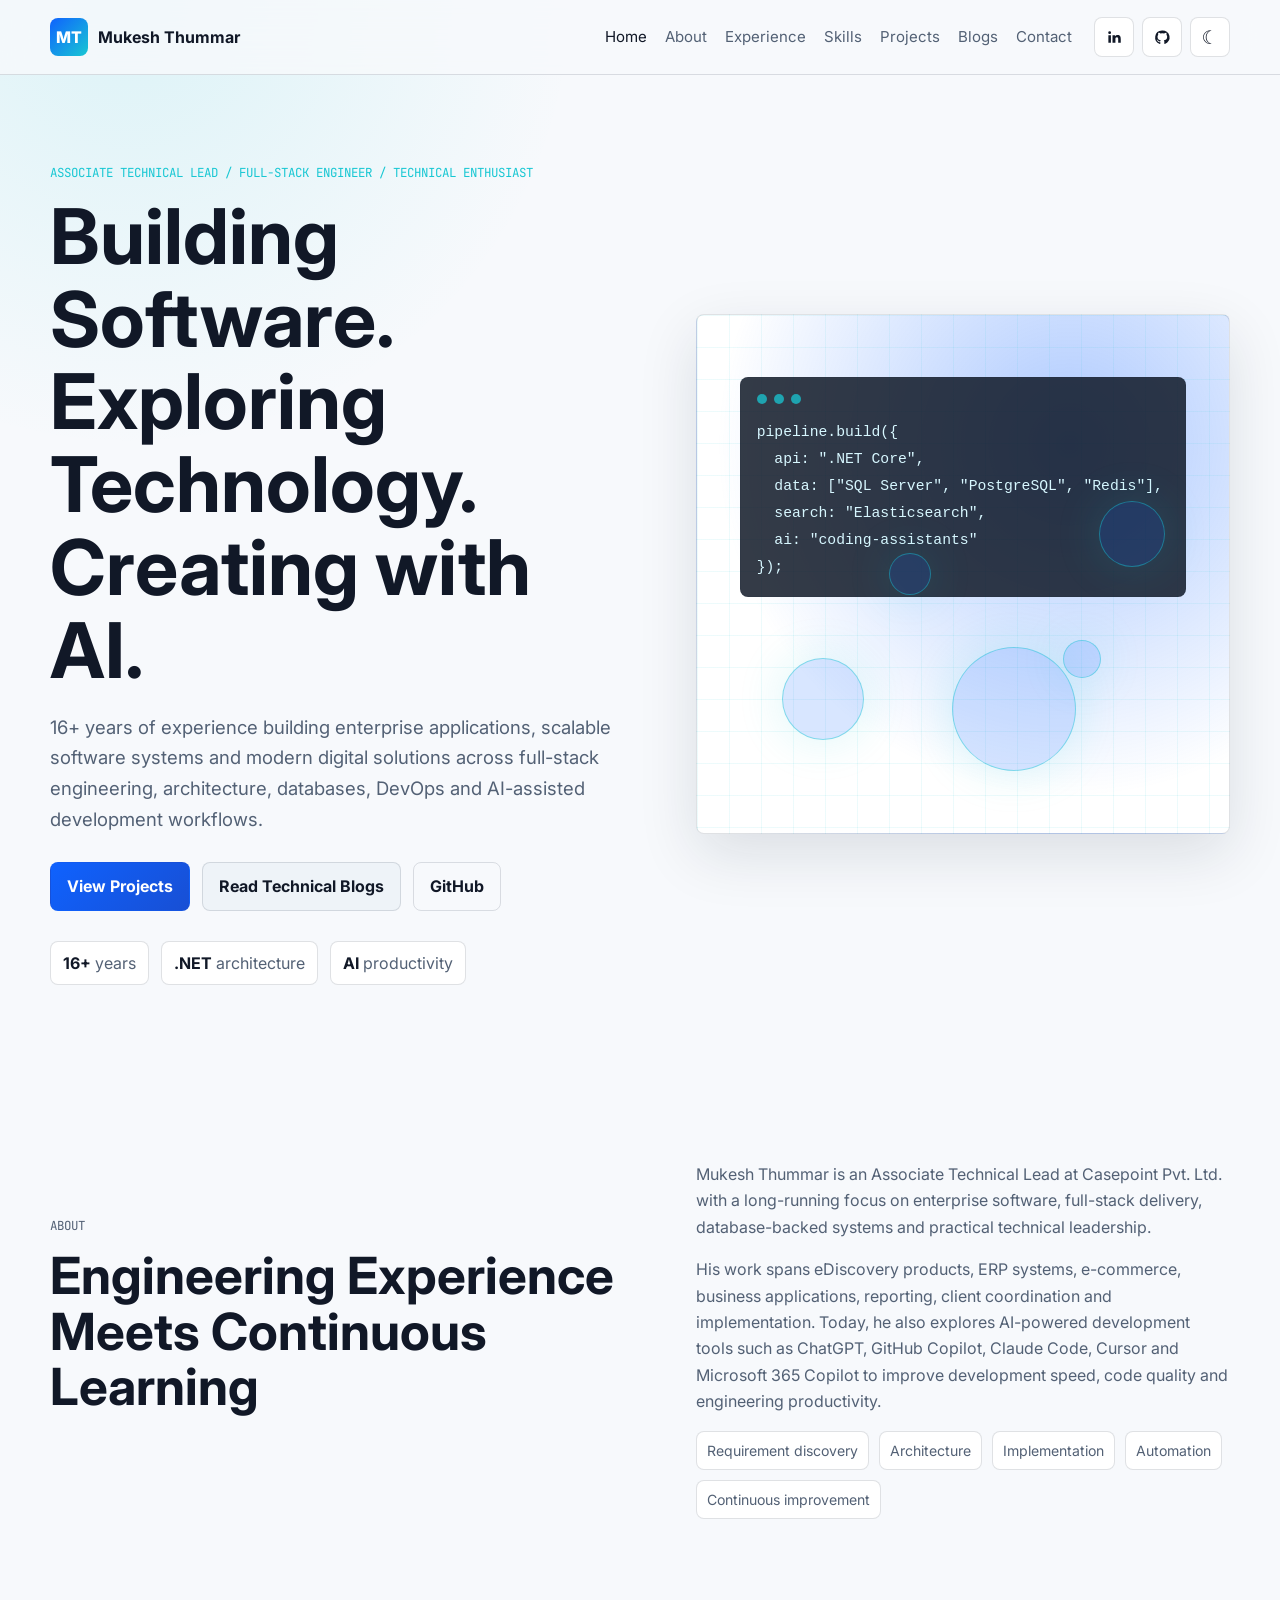
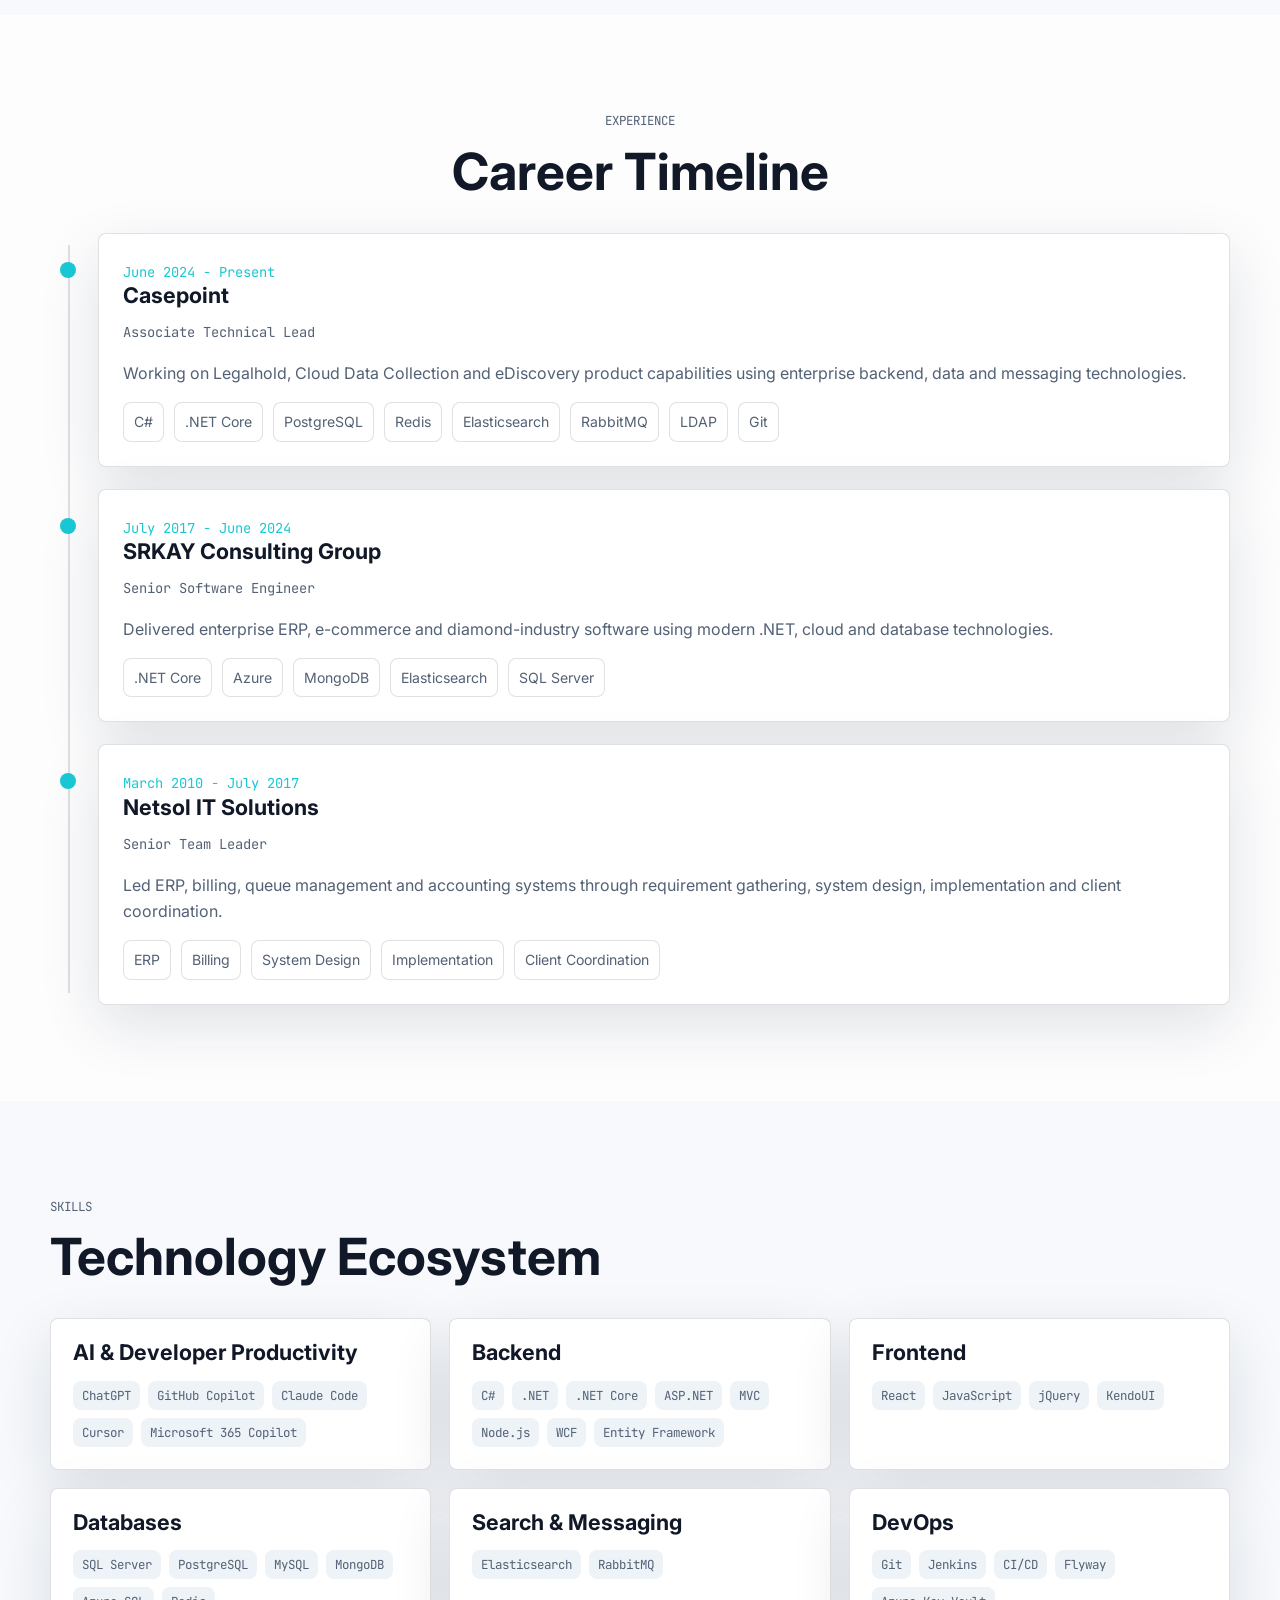
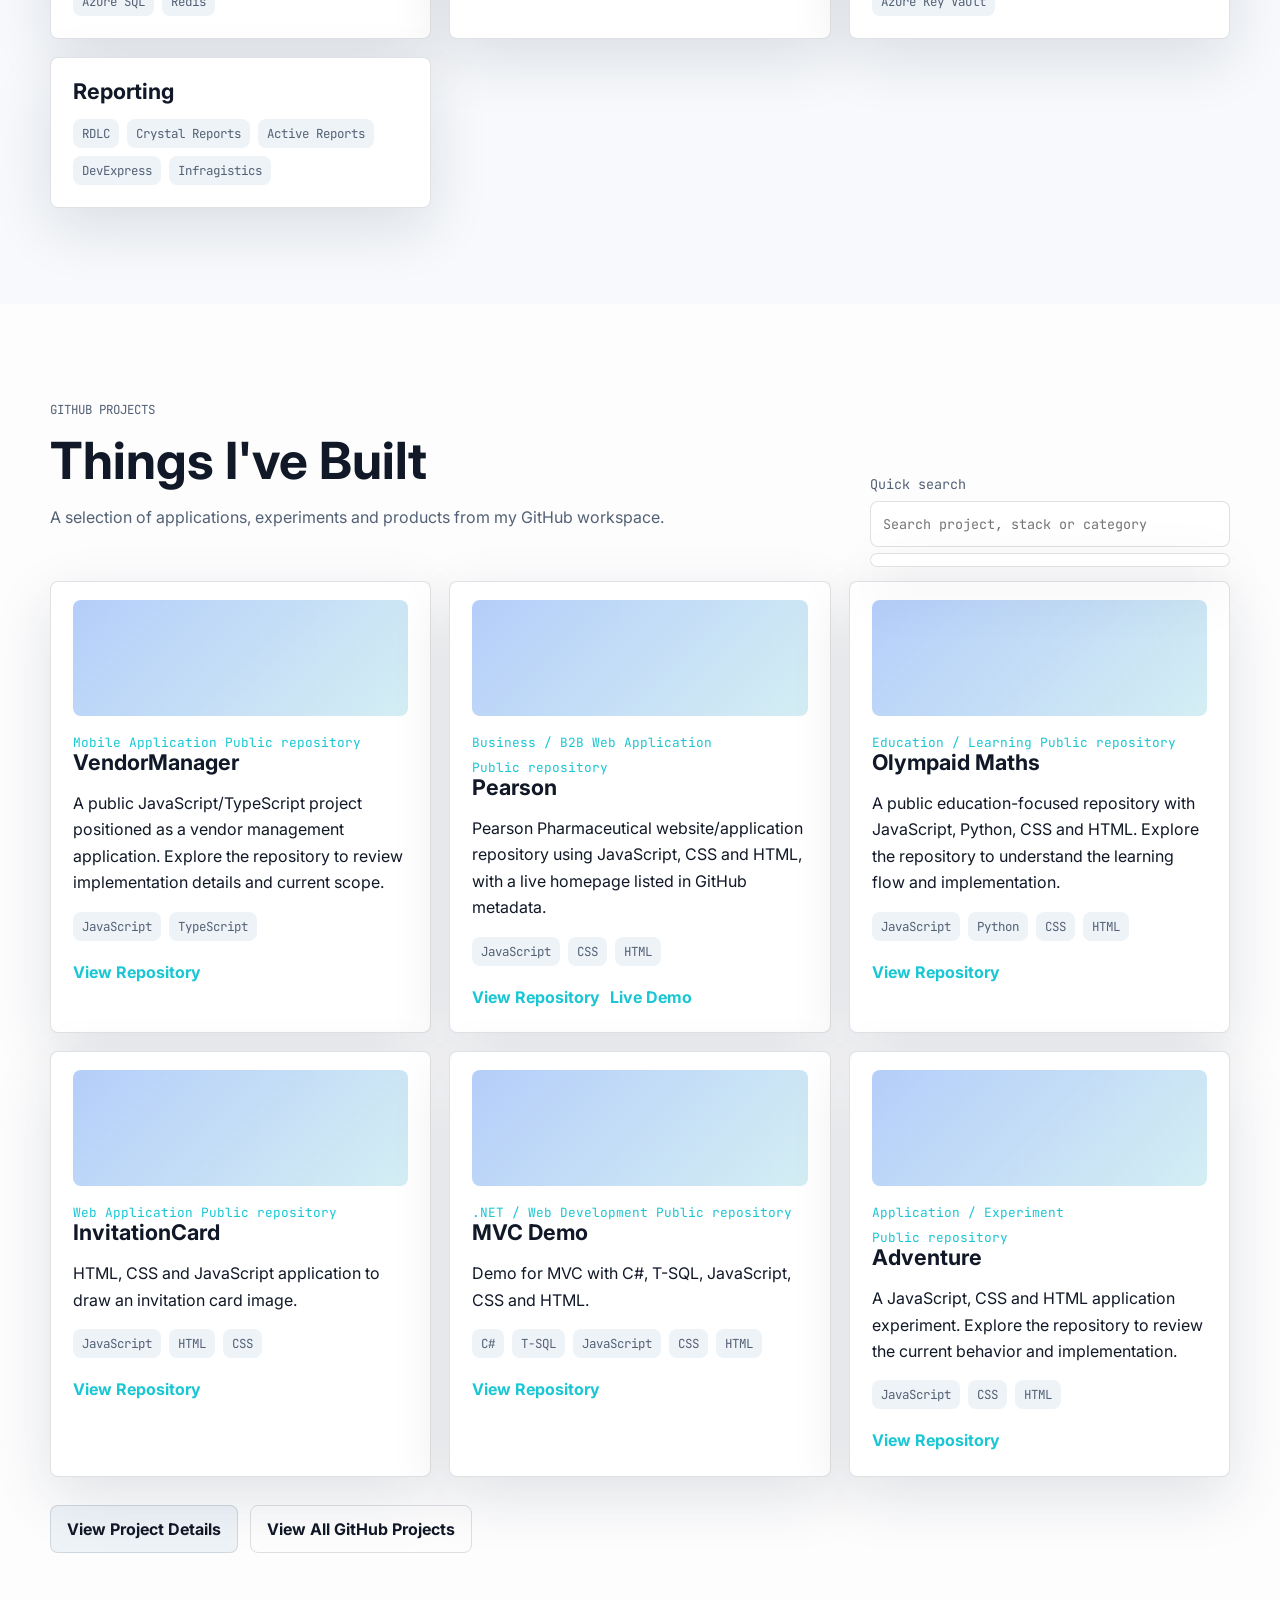
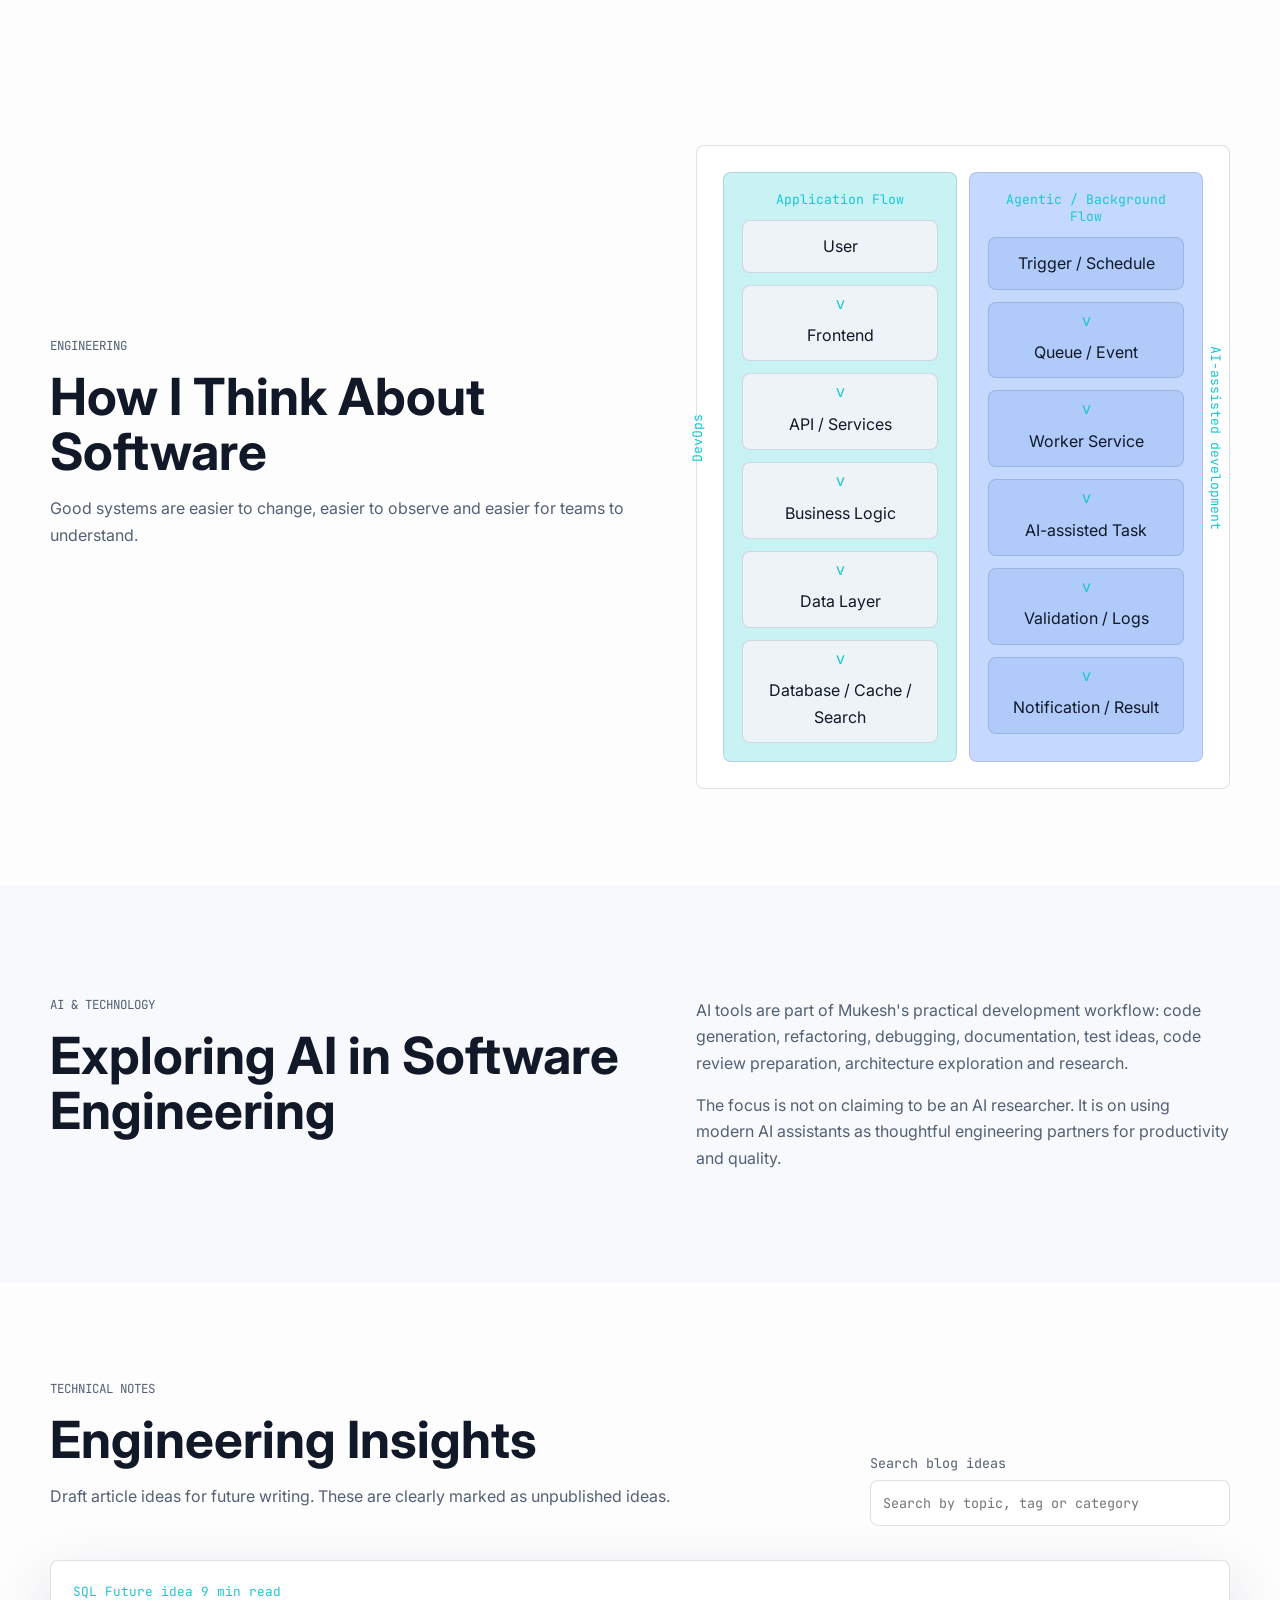
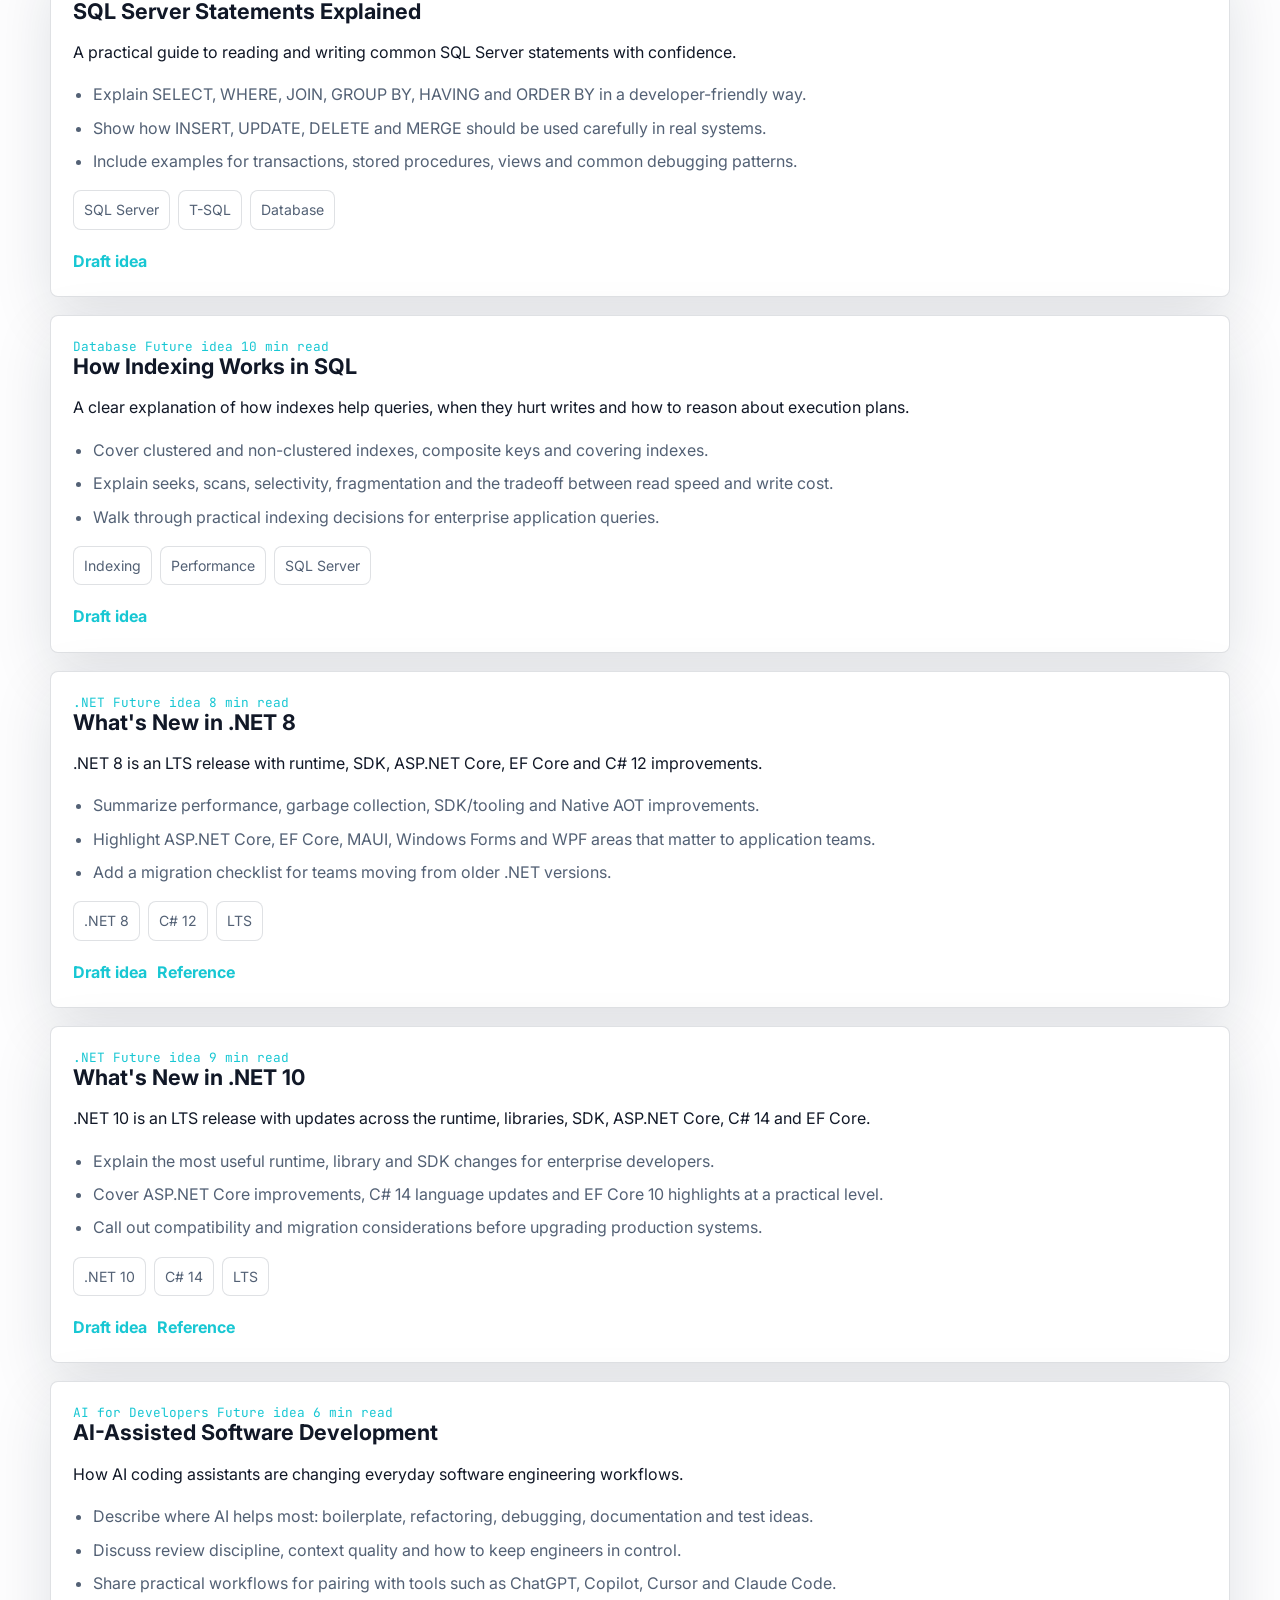
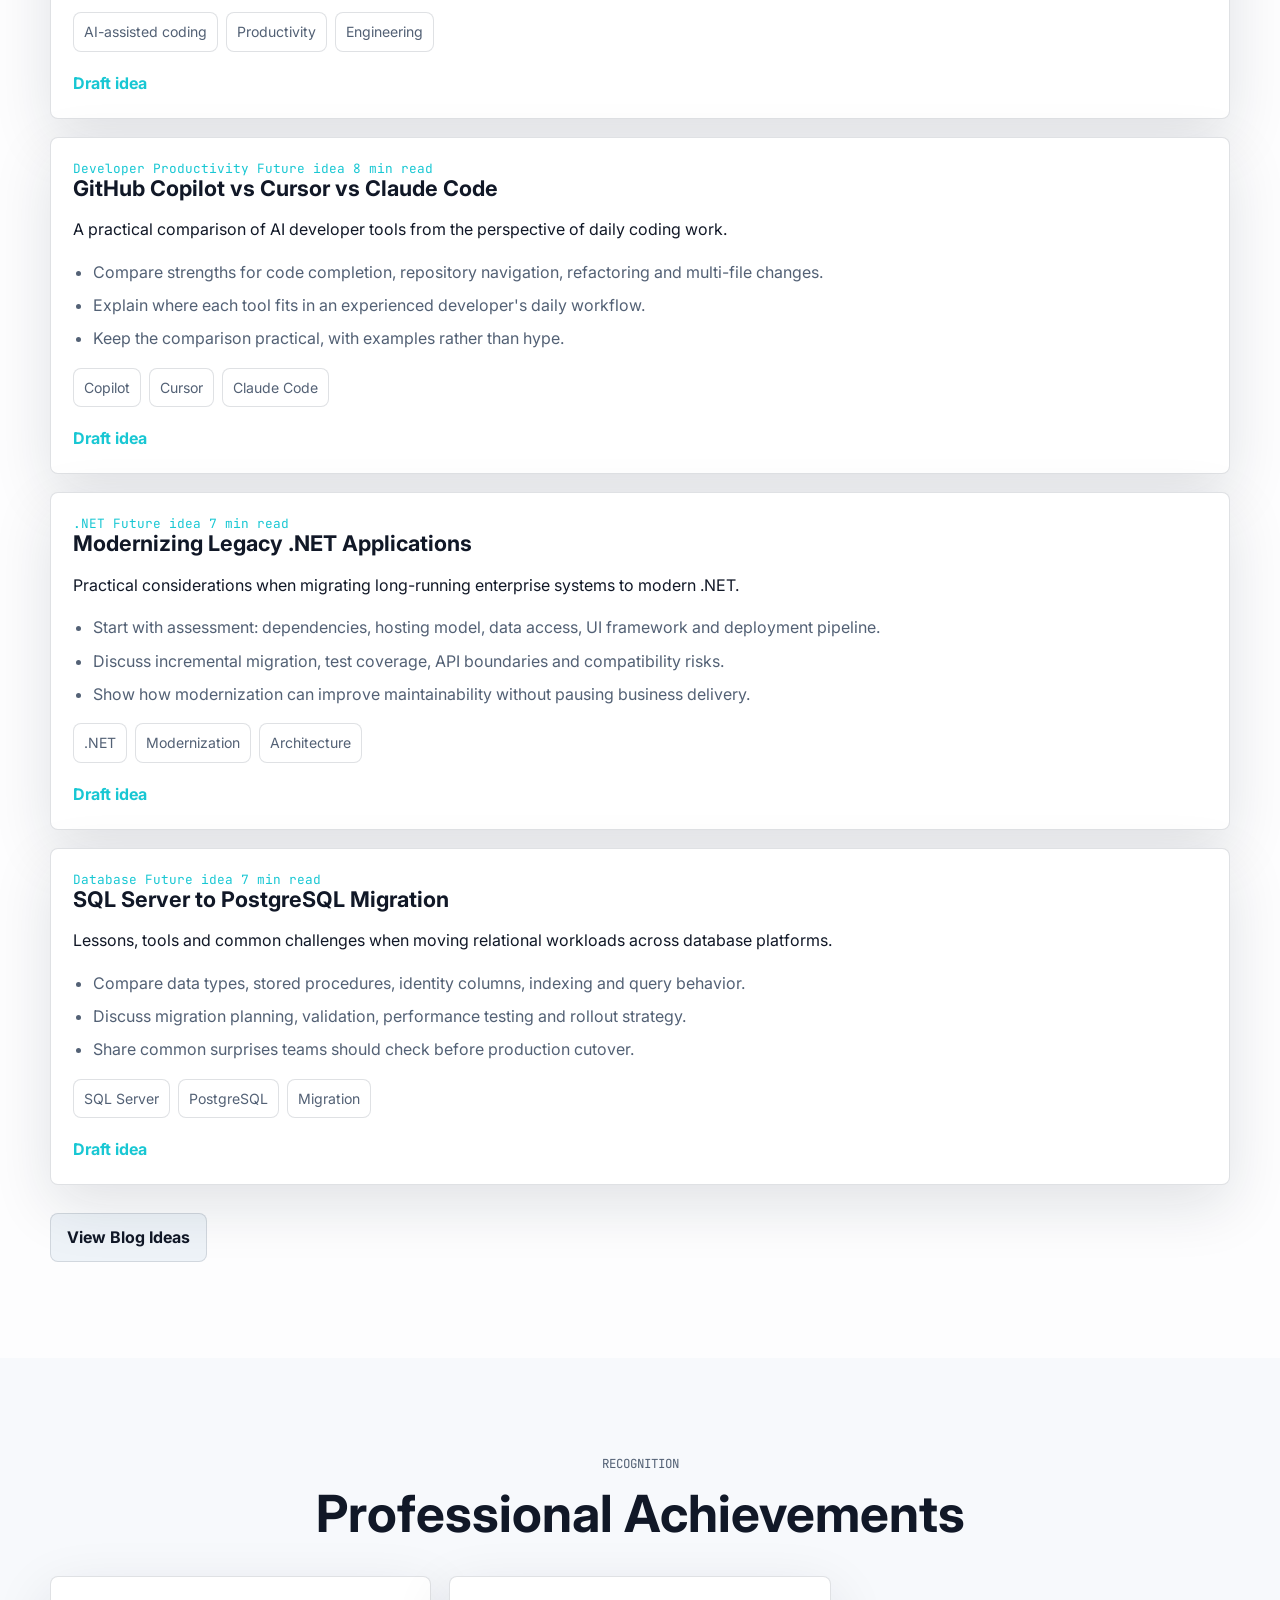
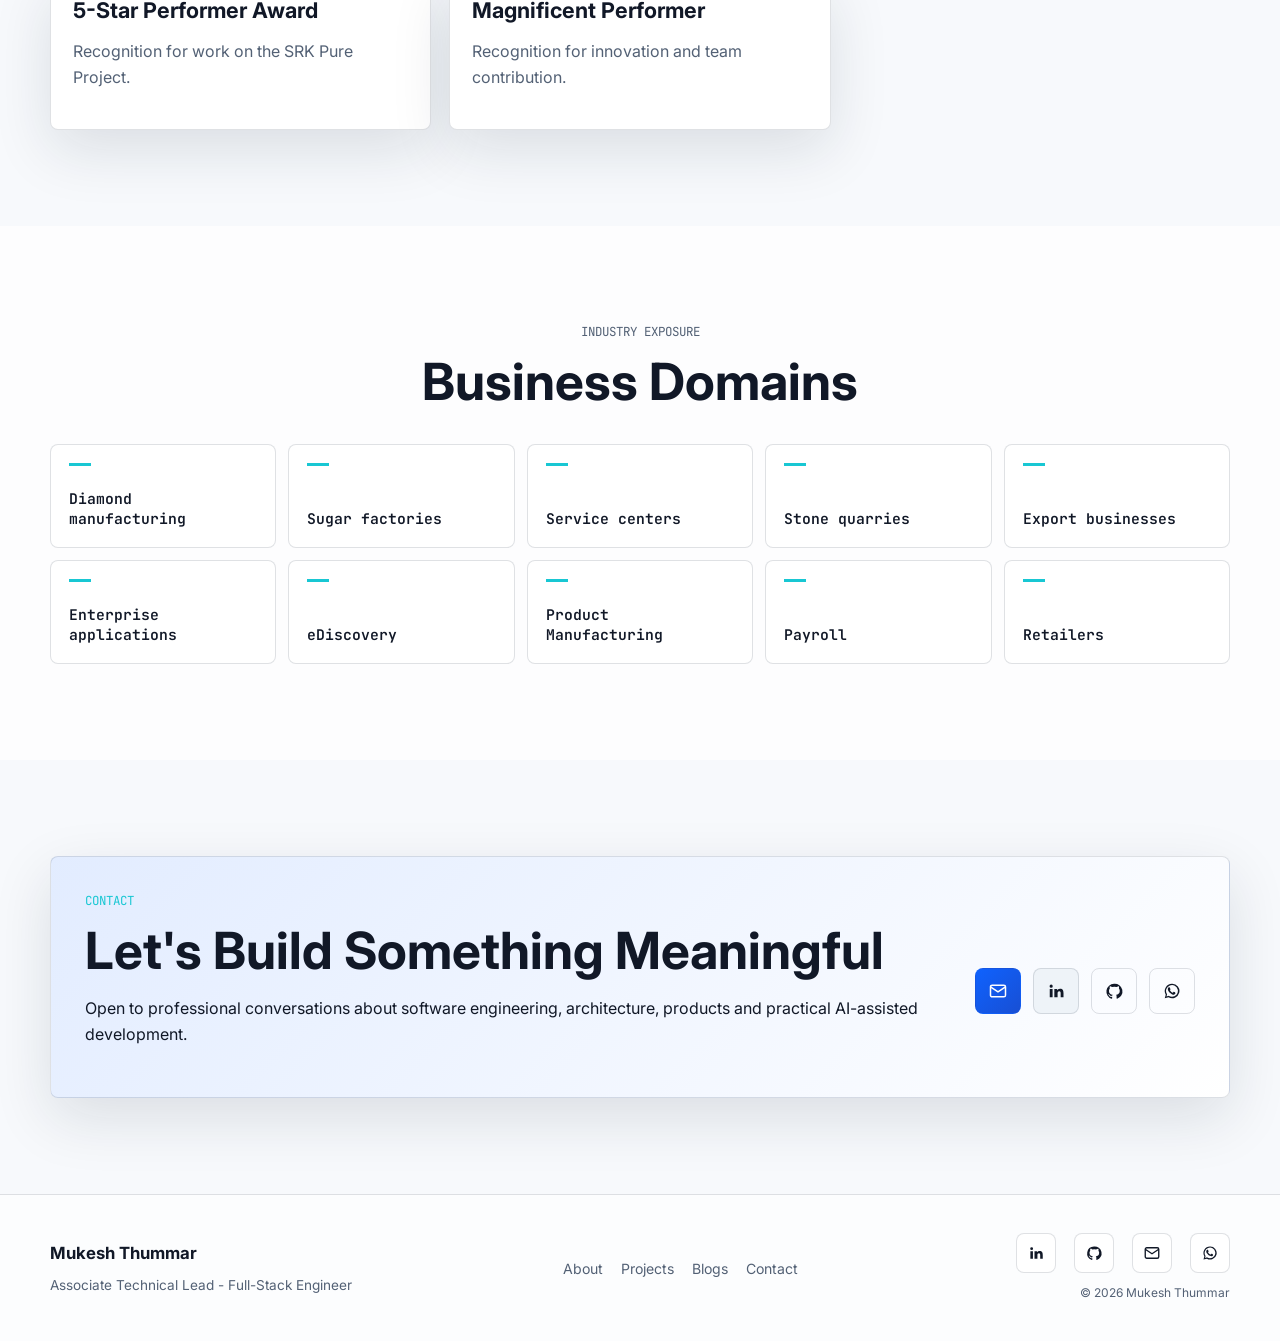
==== index.html @ 689cd305 "Theam : Set Icon instead of text" ====
<!doctype html>
<html lang="en">
<head>
  <meta charset="utf-8">
  <meta name="viewport" content="width=device-width, initial-scale=1">
  <title>Mukesh Thummar | Associate Technical Lead | Full-Stack Engineer</title>
  <meta name="description" content="Mukesh Thummar is an Associate Technical Lead and full-stack software engineer with 16+ years of experience in enterprise application development, architecture, DevOps and AI-assisted software development.">
  <meta name="author" content="Mukesh Thummar">
  <link rel="canonical" href="https://mukeshthummar.github.io/portfolio/">
  <meta property="og:title" content="Mukesh Thummar | Full-Stack Engineer">
  <meta property="og:description" content="Senior engineering experience, real projects, technical writing ideas and practical AI-assisted development.">
  <meta property="og:type" content="website">
  <meta property="og:image" content="assets/generated/social-preview.svg">
  <meta name="twitter:card" content="summary_large_image">
  <link rel="preconnect" href="https://fonts.googleapis.com">
  <link rel="preconnect" href="https://fonts.gstatic.com" crossorigin>
  <link href="https://fonts.googleapis.com/css2?family=Inter:wght@400;500;600;700;800&family=JetBrains+Mono:wght@400;600&display=swap" rel="stylesheet">
  <link rel="stylesheet" href="css/style.css">
  <link rel="stylesheet" href="css/animations.css">
  <link rel="stylesheet" href="css/responsive.css">
  <script type="application/ld+json">
  {
    "@context": "https://schema.org",
    "@type": "Person",
    "name": "Mukesh Thummar",
    "jobTitle": "Associate Technical Lead",
    "url": "https://mukeshthummar.github.io/portfolio/",
    "sameAs": [
      "https://www.linkedin.com/in/mukesh-thummar-92213554/",
      "https://github.com/MukeshThummar"
    ],
    "knowsAbout": ["C#", ".NET Core", "React", "Node.js", "SQL Server", "PostgreSQL", "DevOps", "AI-assisted software development"]
  }
  </script>
</head>
<body>
  <a class="skip-link" href="#main">Skip to content</a>
  <header class="site-header" data-header>
    <nav class="nav wrap" aria-label="Primary navigation">
      <a class="brand" href="index.html" aria-label="Mukesh Thummar home"><span>MT</span><strong>Mukesh Thummar</strong></a>
      <button class="nav-toggle" type="button" aria-expanded="false" aria-controls="nav-menu" data-nav-toggle><span></span><span></span><span></span></button>
      <div class="nav-menu" id="nav-menu" data-nav-menu>
        <a href="#home">Home</a>
        <a href="#about">About</a>
        <a href="#experience">Experience</a>
        <a href="#skills">Skills</a>
        <a href="#projects">Projects</a>
        <a href="#blogs">Blogs</a>
        <a href="#contact">Contact</a>
      </div>
      <div class="nav-actions">
        <a class="icon-link" href="https://www.linkedin.com/in/mukesh-thummar-92213554/" target="_blank" rel="noreferrer" aria-label="LinkedIn" title="LinkedIn"><svg class="contact-icon" aria-hidden="true" viewBox="0 0 24 24" fill="currentColor"><path d="M6.2 8.1A1.9 1.9 0 1 0 6.2 4.3a1.9 1.9 0 0 0 0 3.8ZM4.5 9.7h3.4v9.8H4.5V9.7Zm5.5 0h3.3v1.3h.1c.5-.9 1.6-1.8 3.4-1.8 3.6 0 4.2 2.4 4.2 5.5v4.8h-3.4v-4.3c0-1 0-2.8-1.7-2.8s-2 1.3-2 2.7v4.4H10V9.7Z"></path></svg></a>
        <a class="icon-link" href="https://github.com/MukeshThummar" target="_blank" rel="noreferrer" aria-label="GitHub" title="GitHub"><svg class="contact-icon" aria-hidden="true" viewBox="0 0 24 24" fill="currentColor"><path d="M12 3.4a9.2 9.2 0 0 0-2.9 17.9c.5.1.7-.2.7-.5v-1.8c-2.8.6-3.4-1.2-3.4-1.2-.5-1.1-1.1-1.4-1.1-1.4-.9-.6.1-.6.1-.6 1 0 1.5 1 1.5 1 .9 1.5 2.3 1.1 2.9.9.1-.7.4-1.1.7-1.3-2.2-.3-4.5-1.1-4.5-4.8 0-1.1.4-2 1-2.7-.1-.3-.4-1.3.1-2.7 0 0 .8-.3 2.8 1a9.5 9.5 0 0 1 5.1 0c2-1.3 2.8-1 2.8-1 .5 1.4.2 2.4.1 2.7.6.7 1 1.6 1 2.7 0 3.7-2.3 4.5-4.5 4.8.4.3.7.9.7 1.8v2.6c0 .3.2.6.7.5A9.2 9.2 0 0 0 12 3.4Z"></path></svg></a>
        <button class="theme-toggle" type="button" data-theme-toggle aria-label="Toggle theme"><span class="theme-icon" aria-hidden="true">☼</span></button>
      </div>
    </nav>
  </header>

  <main id="main">
    <section class="hero section" id="home">
      <div class="wrap hero-grid">
        <div class="hero-copy reveal">
          <p class="eyebrow">Associate Technical Lead / Full-Stack Engineer / Technical Enthusiast</p>
          <h1>Building Software. Exploring Technology. Creating with AI.</h1>
          <p class="hero-text">16+ years of experience building enterprise applications, scalable software systems and modern digital solutions across full-stack engineering, architecture, databases, DevOps and AI-assisted development workflows.</p>
          <div class="hero-actions">
            <a class="btn primary" href="#projects">View Projects</a>
            <a class="btn secondary" href="#blogs">Read Technical Blogs</a>
            <a class="btn ghost" href="https://github.com/MukeshThummar" target="_blank" rel="noreferrer">GitHub</a>
          </div>
          <div class="signal-row" aria-label="Professional highlights">
            <span><strong>16+</strong> years</span>
            <span><strong>.NET</strong> architecture</span>
            <span><strong>AI</strong> productivity</span>
          </div>
        </div>
        <div class="hero-visual reveal" aria-label="Abstract AI software architecture visual">
          <div class="code-panel">
            <div class="panel-bar"><span></span><span></span><span></span></div>
            <pre><code>pipeline.build({
  api: ".NET Core",
  data: ["SQL Server", "PostgreSQL", "Redis"],
  search: "Elasticsearch",
  ai: "coding-assistants"
});</code></pre>
          </div>
          <div class="network-orbit" aria-hidden="true">
            <span></span><span></span><span></span><span></span><span></span>
          </div>
        </div>
      </div>
    </section>

    <section class="section" id="about">
      <div class="wrap two-col">
        <div class="section-heading reveal">
          <p class="eyebrow">About</p>
          <h2>Engineering Experience Meets Continuous Learning</h2>
        </div>
        <div class="story reveal">
          <p>Mukesh Thummar is an Associate Technical Lead at Casepoint Pvt. Ltd. with a long-running focus on enterprise software, full-stack delivery, database-backed systems and practical technical leadership.</p>
          <p>His work spans eDiscovery products, ERP systems, e-commerce, business applications, reporting, client coordination and implementation. Today, he also explores AI-powered development tools such as ChatGPT, GitHub Copilot, Claude Code, Cursor and Microsoft 365 Copilot to improve development speed, code quality and engineering productivity.</p>
          <div class="journey">
            <span>Requirement discovery</span>
            <span>Architecture</span>
            <span>Implementation</span>
            <span>Automation</span>
            <span>Continuous improvement</span>
          </div>
        </div>
      </div>
    </section>

    <section class="section alt" id="experience">
      <div class="wrap">
        <div class="section-heading center reveal">
          <p class="eyebrow">Experience</p>
          <h2>Career Timeline</h2>
        </div>
        <div class="timeline">
          <article class="timeline-item reveal">
            <span class="timeline-date">June 2024 - Present</span>
            <h3>Casepoint</h3>
            <p class="role">Associate Technical Lead</p>
            <p>Working on Legalhold, Cloud Data Collection and eDiscovery product capabilities using enterprise backend, data and messaging technologies.</p>
            <div class="chips"><span>C#</span><span>.NET Core</span><span>PostgreSQL</span><span>Redis</span><span>Elasticsearch</span><span>RabbitMQ</span><span>LDAP</span><span>Git</span></div>
          </article>
          <article class="timeline-item reveal">
            <span class="timeline-date">July 2017 - June 2024</span>
            <h3>SRKAY Consulting Group</h3>
            <p class="role">Senior Software Engineer</p>
            <p>Delivered enterprise ERP, e-commerce and diamond-industry software using modern .NET, cloud and database technologies.</p>
            <div class="chips"><span>.NET Core</span><span>Azure</span><span>MongoDB</span><span>Elasticsearch</span><span>SQL Server</span></div>
          </article>
          <article class="timeline-item reveal">
            <span class="timeline-date">March 2010 - July 2017</span>
            <h3>Netsol IT Solutions</h3>
            <p class="role">Senior Team Leader</p>
            <p>Led ERP, billing, queue management and accounting systems through requirement gathering, system design, implementation and client coordination.</p>
            <div class="chips"><span>ERP</span><span>Billing</span><span>System Design</span><span>Implementation</span><span>Client Coordination</span></div>
          </article>
        </div>
      </div>
    </section>

    <section class="section" id="skills">
      <div class="wrap">
        <div class="section-heading reveal">
          <p class="eyebrow">Skills</p>
          <h2>Technology Ecosystem</h2>
        </div>
        <div class="skill-grid" data-skills></div>
      </div>
    </section>

    <section class="section alt" id="projects">
      <div class="wrap">
        <div class="section-heading split reveal">
          <div>
            <p class="eyebrow">GitHub Projects</p>
            <h2>Things I've Built</h2>
            <p>A selection of applications, experiments and products from my GitHub workspace.</p>
          </div>
          <div class="search-box project-search">
            <label for="home-project-search">Quick search</label>
            <div class="project-search-field">
              <input id="home-project-search" type="search" data-project-search autocomplete="off" placeholder="Search project, stack or category">
              <div class="project-suggestions" data-project-suggestions role="listbox" aria-label="Project search suggestions"></div>
            </div>
          </div>
        </div>
        <div class="project-grid" data-projects></div>
        <div class="center action-space">
          <a class="btn secondary" href="projects.html">View Project Details</a>
          <a class="btn ghost" href="https://github.com/MukeshThummar" target="_blank" rel="noreferrer">View All GitHub Projects</a>
        </div>
      </div>
    </section>

    <section class="section alt" id="thinking">
      <div class="wrap architecture-grid">
        <div class="section-heading reveal">
          <p class="eyebrow">Engineering</p>
          <h2>How I Think About Software</h2>
          <p>Good systems are easier to change, easier to observe and easier for teams to understand.</p>
        </div>
        <div class="architecture-diagram reveal" aria-label="Software architecture and background process diagram">
          <div class="flow-block">
            <div class="flow-column">
            <p class="flow-title">Application Flow</p>
            <span>User</span><span>Frontend</span><span>API / Services</span><span>Business Logic</span><span>Data Layer</span><span>Database / Cache / Search</span>
            </div>
          </div>
          <div class="flow-block agent-block">
            <div class="flow-column agent-flow">
            <p class="flow-title">Agentic / Background Flow</p>
            <span>Trigger / Schedule</span><span>Queue / Event</span><span>Worker Service</span><span>AI-assisted Task</span><span>Validation / Logs</span><span>Notification / Result</span>
            </div>
          </div>
          <div class="side-note left">DevOps</div>
          <div class="side-note right">AI-assisted development</div>
        </div>
      </div>
    </section>

    <section class="section" id="ai">
      <div class="wrap two-col ai-block">
        <div class="section-heading reveal">
          <p class="eyebrow">AI & Technology</p>
          <h2>Exploring AI in Software Engineering</h2>
        </div>
        <div class="story reveal">
          <p>AI tools are part of Mukesh's practical development workflow: code generation, refactoring, debugging, documentation, test ideas, code review preparation, architecture exploration and research.</p>
          <p>The focus is not on claiming to be an AI researcher. It is on using modern AI assistants as thoughtful engineering partners for productivity and quality.</p>
        </div>
      </div>
    </section>

    <section class="section alt" id="blogs">
      <div class="wrap">
        <div class="section-heading split reveal">
          <div>
            <p class="eyebrow">Technical Notes</p>
            <h2>Engineering Insights</h2>
            <p>Draft article ideas for future writing. These are clearly marked as unpublished ideas.</p>
          </div>
          <label class="search-box">
            <span>Search blog ideas</span>
            <input type="search" data-blog-search placeholder="Search by topic, tag or category">
          </label>
        </div>
        <div class="blog-grid" data-blogs></div>
        <div class="center action-space"><a class="btn secondary" href="blogs.html">View Blog Ideas</a></div>
      </div>
    </section>

    <section class="section" id="achievements">
      <div class="wrap">
        <div class="section-heading center reveal">
          <p class="eyebrow">Recognition</p>
          <h2>Professional Achievements</h2>
        </div>
        <div class="achievement-grid">
          <article class="mini-card reveal"><h3>5-Star Performer Award</h3><p>Recognition for work on the SRK Pure Project.</p></article>
          <article class="mini-card reveal"><h3>Magnificent Performer</h3><p>Recognition for innovation and team contribution.</p></article>
        </div>
      </div>
    </section>

    <section class="section alt" id="industry">
      <div class="wrap">
        <div class="section-heading center reveal">
          <p class="eyebrow">Industry Exposure</p>
          <h2>Business Domains</h2>
        </div>
        <div class="industry-strip reveal">
          <span>Diamond manufacturing</span><span>Sugar factories</span><span>Service centers</span><span>Stone quarries</span><span>Export businesses</span><span>Enterprise applications</span><span>eDiscovery</span><span>Product Manufacturing</span><span>Payroll</span><span>Retailers</span>
        </div>
      </div>
    </section>

    <section class="section contact" id="contact">
      <div class="wrap contact-card reveal">
        <div>
          <p class="eyebrow">Contact</p>
          <h2>Let's Build Something Meaningful</h2>
          <p>Open to professional conversations about software engineering, architecture, products and practical AI-assisted development.</p>
        </div>
        <div class="contact-actions">
          <a class="btn primary contact-link" href="mailto:mukeshnthummar@gmail.com" aria-label="Email Mukesh Thummar" title="Email"><svg class="contact-icon" aria-hidden="true" viewBox="0 0 24 24" fill="none" stroke="currentColor" stroke-width="1.8"><rect x="3" y="5" width="18" height="14" rx="2"></rect><path d="m3 7 9 6 9-6"></path></svg></a>
          <a class="btn secondary contact-link" href="https://www.linkedin.com/in/mukesh-thummar-92213554/" target="_blank" rel="noreferrer" aria-label="LinkedIn profile" title="LinkedIn"><svg class="contact-icon" aria-hidden="true" viewBox="0 0 24 24" fill="currentColor"><path d="M6.2 8.1A1.9 1.9 0 1 0 6.2 4.3a1.9 1.9 0 0 0 0 3.8ZM4.5 9.7h3.4v9.8H4.5V9.7Zm5.5 0h3.3v1.3h.1c.5-.9 1.6-1.8 3.4-1.8 3.6 0 4.2 2.4 4.2 5.5v4.8h-3.4v-4.3c0-1 0-2.8-1.7-2.8s-2 1.3-2 2.7v4.4H10V9.7Z"></path></svg></a>
          <a class="btn ghost contact-link" href="https://github.com/MukeshThummar" target="_blank" rel="noreferrer" aria-label="GitHub profile" title="GitHub"><svg class="contact-icon" aria-hidden="true" viewBox="0 0 24 24" fill="currentColor"><path d="M12 3.4a9.2 9.2 0 0 0-2.9 17.9c.5.1.7-.2.7-.5v-1.8c-2.8.6-3.4-1.2-3.4-1.2-.5-1.1-1.1-1.4-1.1-1.4-.9-.6.1-.6.1-.6 1 0 1.5 1 1.5 1 .9 1.5 2.3 1.1 2.9.9.1-.7.4-1.1.7-1.3-2.2-.3-4.5-1.1-4.5-4.8 0-1.1.4-2 1-2.7-.1-.3-.4-1.3.1-2.7 0 0 .8-.3 2.8 1a9.5 9.5 0 0 1 5.1 0c2-1.3 2.8-1 2.8-1 .5 1.4.2 2.4.1 2.7.6.7 1 1.6 1 2.7 0 3.7-2.3 4.5-4.5 4.8.4.3.7.9.7 1.8v2.6c0 .3.2.6.7.5A9.2 9.2 0 0 0 12 3.4Z"></path></svg></a>
          <a class="btn ghost contact-link" href="https://wa.me/919726896768" target="_blank" rel="noreferrer" aria-label="Contact on WhatsApp" title="WhatsApp"><svg class="contact-icon" aria-hidden="true" viewBox="0 0 24 24" fill="currentColor"><path d="M12 3.3a8.7 8.7 0 0 0-7.5 13.1L3.3 20.7l4.5-1.2A8.7 8.7 0 1 0 12 3.3Zm0 15.7c-1.3 0-2.5-.4-3.6-1l-.3-.2-2.7.7.7-2.6-.2-.3a7.1 7.1 0 1 1 6.1 3.4Zm3.9-5.3c-.2-.1-1.3-.7-1.5-.8-.2-.1-.4-.1-.5.1-.2.2-.6.8-.7.9-.1.2-.3.2-.5.1-1.4-.7-2.3-1.3-3.2-2.8-.2-.3.2-.3.6-1.1.1-.2.1-.3 0-.5l-.7-1.6c-.2-.4-.4-.4-.5-.4h-.4c-.2 0-.5.1-.7.3-.2.2-.8.8-.8 2s.8 2.3.9 2.5c.1.2 1.6 2.5 3.9 3.4 1.4.6 1.9.7 2.6.6.4-.1 1.3-.5 1.5-1 .2-.5.2-.9.1-1-.1-.1-.2-.2-.4-.3Z"></path></svg></a>
        </div>
      </div>
    </section>
  </main>

  <footer class="footer">
    <div class="wrap footer-grid">
      <div class="footer-brand"><strong>Mukesh Thummar</strong><p>Associate Technical Lead - Full-Stack Engineer</p></div>
      <nav class="footer-nav" aria-label="Footer navigation"><a href="#about">About</a><a href="#projects">Projects</a><a href="#blogs">Blogs</a><a href="#contact">Contact</a></nav>
      <div class="footer-meta"><div class="footer-links"><a class="icon-link" href="https://www.linkedin.com/in/mukesh-thummar-92213554/" target="_blank" rel="noreferrer" aria-label="LinkedIn" title="LinkedIn"><svg class="contact-icon" aria-hidden="true" viewBox="0 0 24 24" fill="currentColor"><path d="M6.2 8.1A1.9 1.9 0 1 0 6.2 4.3a1.9 1.9 0 0 0 0 3.8ZM4.5 9.7h3.4v9.8H4.5V9.7Zm5.5 0h3.3v1.3h.1c.5-.9 1.6-1.8 3.4-1.8 3.6 0 4.2 2.4 4.2 5.5v4.8h-3.4v-4.3c0-1 0-2.8-1.7-2.8s-2 1.3-2 2.7v4.4H10V9.7Z"></path></svg></a><a class="icon-link" href="https://github.com/MukeshThummar" target="_blank" rel="noreferrer" aria-label="GitHub" title="GitHub"><svg class="contact-icon" aria-hidden="true" viewBox="0 0 24 24" fill="currentColor"><path d="M12 3.4a9.2 9.2 0 0 0-2.9 17.9c.5.1.7-.2.7-.5v-1.8c-2.8.6-3.4-1.2-3.4-1.2-.5-1.1-1.1-1.4-1.1-1.4-.9-.6.1-.6.1-.6 1 0 1.5 1 1.5 1 .9 1.5 2.3 1.1 2.9.9.1-.7.4-1.1.7-1.3-2.2-.3-4.5-1.1-4.5-4.8 0-1.1.4-2 1-2.7-.1-.3-.4-1.3.1-2.7 0 0 .8-.3 2.8 1a9.5 9.5 0 0 1 5.1 0c2-1.3 2.8-1 2.8-1 .5 1.4.2 2.4.1 2.7.6.7 1 1.6 1 2.7 0 3.7-2.3 4.5-4.5 4.8.4.3.7.9.7 1.8v2.6c0 .3.2.6.7.5A9.2 9.2 0 0 0 12 3.4Z"></path></svg></a><a class="icon-link" href="mailto:mukeshnthummar@gmail.com" aria-label="Email Mukesh Thummar" title="Email"><svg class="contact-icon" aria-hidden="true" viewBox="0 0 24 24" fill="none" stroke="currentColor" stroke-width="1.8"><rect x="3" y="5" width="18" height="14" rx="2"></rect><path d="m3 7 9 6 9-6"></path></svg></a><a class="icon-link" href="https://wa.me/919726896768" target="_blank" rel="noreferrer" aria-label="Contact on WhatsApp" title="WhatsApp"><svg class="contact-icon" aria-hidden="true" viewBox="0 0 24 24" fill="currentColor"><path d="M12 3.3a8.7 8.7 0 0 0-7.5 13.1L3.3 20.7l4.5-1.2A8.7 8.7 0 1 0 12 3.3Zm0 15.7c-1.3 0-2.5-.4-3.6-1l-.3-.2-2.7.7.7-2.6-.2-.3a7.1 7.1 0 1 1 6.1 3.4Zm3.9-5.3c-.2-.1-1.3-.7-1.5-.8-.2-.1-.4-.1-.5.1-.2.2-.6.8-.7.9-.1.2-.3.2-.5.1-1.4-.7-2.3-1.3-3.2-2.8-.2-.3.2-.3.6-1.1.1-.2.1-.3 0-.5l-.7-1.6c-.2-.4-.4-.4-.5-.4h-.4c-.2 0-.5.1-.7.3-.2.2-.8.8-.8 2s.8 2.3.9 2.5c.1.2 1.6 2.5 3.9 3.4 1.4.6 1.9.7 2.6.6.4-.1 1.3-.5 1.5-1 .2-.5.2-.9.1-1-.1-.1-.2-.2-.4-.3Z"></path></svg></a></div><small>&copy; 2026 Mukesh Thummar</small></div>
    </div>
  </footer>
  <script src="js/main.js"></script>
  <script src="js/projects.js"></script>
  <script src="js/blogs.js"></script>
</body>
</html>
---- css/style.css ----
:root {
  color-scheme: dark;
  --primary: #0f62fe;
  --secondary: #7c8ca5;
  --accent: #18c7d3;
  --background: #08111f;
  --surface: #0f1b2e;
  --surface-strong: #16243a;
  --text: #f5f8fb;
  --muted: #a9b6c8;
  --border: rgba(185, 205, 232, 0.16);
  --shadow: 0 24px 80px rgba(0, 0, 0, 0.32);
  --radius: 8px;
  --wrap: min(1180px, calc(100% - 40px));
}

[data-theme="light"] {
  color-scheme: light;
  --background: #f7f9fc;
  --surface: #ffffff;
  --surface-strong: #eef3f8;
  --text: #111827;
  --muted: #536175;
  --border: rgba(31, 45, 68, 0.14);
  --shadow: 0 20px 60px rgba(18, 32, 53, 0.12);
}

* { box-sizing: border-box; }
html { scroll-behavior: smooth; }
body {
  margin: 0;
  font-family: Inter, system-ui, -apple-system, BlinkMacSystemFont, "Segoe UI", sans-serif;
  background:
    radial-gradient(circle at 10% 0%, rgba(24, 199, 211, 0.12), transparent 28rem),
    linear-gradient(180deg, var(--background), var(--background));
  color: var(--text);
  line-height: 1.65;
}

a { color: inherit; text-decoration: none; }
img { max-width: 100%; display: block; }
button, input { font: inherit; }

.skip-link {
  position: absolute;
  left: 16px;
  top: -48px;
  z-index: 20;
  padding: 10px 14px;
  background: var(--primary);
  color: white;
  border-radius: var(--radius);
}
.skip-link:focus { top: 12px; }

.wrap { width: var(--wrap); margin-inline: auto; }
.section { padding: 96px 0; }
.section.alt { background: color-mix(in srgb, var(--surface) 74%, transparent); }
.page-main { padding-top: 82px; min-height: 72vh; }
.narrow { max-width: 820px; }
.lead { font-size: 1.2rem; color: var(--muted); }

.site-header {
  position: sticky;
  top: 0;
  z-index: 10;
  background: color-mix(in srgb, var(--background) 82%, transparent);
  border-bottom: 1px solid var(--border);
  backdrop-filter: blur(18px);
}
.nav {
  min-height: 74px;
  display: flex;
  align-items: center;
  gap: 22px;
}
.brand {
  display: inline-flex;
  align-items: center;
  gap: 10px;
  font-weight: 800;
  letter-spacing: 0;
  white-space: nowrap;
}
.brand span {
  display: grid;
  place-items: center;
  width: 38px;
  height: 38px;
  border-radius: var(--radius);
  background: linear-gradient(135deg, var(--primary), var(--accent));
  color: white;
}
.nav-menu {
  display: flex;
  align-items: center;
  gap: 18px;
  margin-left: auto;
  color: var(--muted);
  font-size: 0.94rem;
}
.nav-menu a:hover, .nav-menu a.active { color: var(--text); }
.nav-actions { display: flex; align-items: center; gap: 8px; }
.icon-link, .theme-toggle, .nav-toggle {
  min-width: 40px;
  height: 40px;
  border-radius: var(--radius);
  border: 1px solid var(--border);
  background: var(--surface);
  color: var(--text);
  display: inline-grid;
  place-items: center;
  cursor: pointer;
}
.theme-toggle { padding: 0; font-size: 1.15rem; }
.nav-toggle { display: none; gap: 4px; }
.nav-toggle span { width: 18px; height: 2px; background: currentColor; display: block; }

.hero { min-height: calc(100vh - 74px); display: grid; align-items: center; padding: 88px 0 64px; }
.hero-grid, .two-col, .architecture-grid { display: grid; grid-template-columns: 1.05fr 0.95fr; gap: 56px; align-items: center; }
.eyebrow {
  margin: 0 0 12px;
  color: var(--accent);
  font-family: "JetBrains Mono", monospace;
  font-size: 0.78rem;
  text-transform: uppercase;
}
h1, h2, h3 { margin: 0; line-height: 1.08; letter-spacing: 0; }
h1 { font-size: clamp(2.55rem, 6vw, 5.8rem); max-width: 920px; }
h2 { font-size: clamp(2rem, 4vw, 3.4rem); }
h3 { font-size: 1.35rem; }
.hero-text, .section-heading p, .story p, .timeline-item p, .mini-card p { color: var(--muted); }
.hero-text { font-size: 1.16rem; max-width: 680px; }
.hero-actions, .contact-actions, .action-space { display: flex; flex-wrap: wrap; gap: 12px; margin-top: 28px; }
.contact-actions { flex-wrap: nowrap; align-items: center; }
.btn {
  min-height: 44px;
  display: inline-flex;
  align-items: center;
  justify-content: center;
  padding: 10px 16px;
  border-radius: var(--radius);
  border: 1px solid var(--border);
  font-weight: 700;
  transition: transform .2s ease, border-color .2s ease, background .2s ease;
}
.btn:hover { transform: translateY(-2px); }
.btn.primary { background: linear-gradient(135deg, var(--primary), #184fd4); color: white; border-color: transparent; }
.btn.secondary { background: var(--surface-strong); }
.btn.ghost { background: transparent; }

.signal-row { display: flex; flex-wrap: wrap; gap: 12px; margin-top: 30px; color: var(--muted); }
.signal-row span { border: 1px solid var(--border); padding: 8px 12px; border-radius: var(--radius); background: var(--surface); }
.signal-row strong { color: var(--text); }

.hero-visual {
  position: relative;
  min-height: 520px;
  border: 1px solid var(--border);
  border-radius: 8px;
  overflow: hidden;
  background:
    linear-gradient(rgba(24,199,211,.08) 1px, transparent 1px),
    linear-gradient(90deg, rgba(24,199,211,.08) 1px, transparent 1px),
    radial-gradient(circle at 70% 25%, rgba(15,98,254,.35), transparent 22rem),
    var(--surface);
  background-size: 32px 32px, 32px 32px, auto, auto;
  box-shadow: var(--shadow);
}
.code-panel {
  position: absolute;
  left: 8%;
  right: 8%;
  top: 12%;
  padding: 16px;
  border: 1px solid var(--border);
  border-radius: var(--radius);
  background: rgba(8, 17, 31, 0.82);
}
.panel-bar { display: flex; gap: 7px; margin-bottom: 14px; }
.panel-bar span { width: 10px; height: 10px; border-radius: 999px; background: var(--accent); opacity: .75; }
pre { margin: 0; overflow: auto; color: #d7f7ff; font: 0.92rem/1.7 "JetBrains Mono", monospace; }
.network-orbit span {
  position: absolute;
  width: 82px;
  height: 82px;
  border-radius: 50%;
  border: 1px solid rgba(24,199,211,.45);
  background: rgba(15,98,254,.16);
  box-shadow: 0 0 48px rgba(24,199,211,.16);
}
.network-orbit span:nth-child(1) { left: 16%; bottom: 18%; }
.network-orbit span:nth-child(2) { left: 48%; bottom: 12%; width: 124px; height: 124px; }
.network-orbit span:nth-child(3) { right: 12%; top: 36%; width: 66px; height: 66px; }
.network-orbit span:nth-child(4) { right: 24%; bottom: 30%; width: 38px; height: 38px; }
.network-orbit span:nth-child(5) { left: 36%; top: 46%; width: 42px; height: 42px; }

.section-heading { max-width: 760px; margin-bottom: 34px; }
.section-heading.center { text-align: center; margin-inline: auto; }
.section-heading.split { display: flex; align-items: end; justify-content: space-between; gap: 24px; max-width: none; }
.section-heading.split.reveal { position: relative; z-index: 10; }
.project-grid { position: relative; z-index: 1; }

.journey, .chips { display: flex; flex-wrap: wrap; gap: 10px; }
.industry-strip {
  display: grid;
  grid-template-columns: repeat(5, minmax(0, 1fr));
  gap: 12px;
}
.journey span, .chips span, .industry-strip span, .blog-tags span {
  border: 1px solid var(--border);
  background: var(--surface);
  border-radius: var(--radius);
  padding: 7px 10px;
  color: var(--muted);
  font-size: 0.88rem;
}
.industry-strip span {
  position: relative;
  display: flex;
  align-items: flex-end;
  min-height: 104px;
  padding: 18px;
  overflow: hidden;
  color: var(--text);
  font: 600 0.92rem/1.35 "JetBrains Mono", monospace;
  transition: transform .2s ease, border-color .2s ease, background .2s ease;
}
.industry-strip span::before {
  content: "";
  position: absolute;
  top: 18px;
  left: 18px;
  width: 22px;
  height: 3px;
  background: var(--accent);
}
.industry-strip span:hover {
  transform: translateY(-3px);
  border-color: var(--accent);
  background: var(--surface-strong);
}

.timeline { position: relative; display: grid; gap: 22px; }
.timeline::before { content: ""; position: absolute; left: 18px; top: 12px; bottom: 12px; width: 2px; background: var(--border); }
.timeline-item {
  position: relative;
  margin-left: 48px;
  padding: 24px;
  border: 1px solid var(--border);
  border-radius: var(--radius);
  background: var(--surface);
  box-shadow: var(--shadow);
}
.timeline-item::before { content: ""; position: absolute; left: -39px; top: 28px; width: 16px; height: 16px; border-radius: 50%; background: var(--accent); }
.timeline-date, .role { color: var(--accent); font-family: "JetBrains Mono", monospace; font-size: 0.86rem; }

.skill-grid, .project-grid, .blog-grid, .achievement-grid, .product-grid {
  display: grid;
  grid-template-columns: repeat(3, minmax(0, 1fr));
  gap: 18px;
}
.blog-grid {
  grid-template-columns: 1fr;
}
.skill-card, .project-card, .blog-card, .mini-card, .product-card {
  border: 1px solid var(--border);
  border-radius: var(--radius);
  background: var(--surface);
  padding: 22px;
  box-shadow: var(--shadow);
}
.skill-card:hover, .project-card:hover, .blog-card:hover, .product-card:hover { border-color: color-mix(in srgb, var(--accent), var(--border)); }
.skill-list { display: flex; flex-wrap: wrap; gap: 8px; margin-top: 16px; }
.skill-list span, .project-stack span {
  border-radius: var(--radius);
  background: var(--surface-strong);
  color: var(--muted);
  padding: 6px 9px;
  font: 0.78rem "JetBrains Mono", monospace;
}
.filters { display: flex; flex-wrap: wrap; gap: 8px; justify-content: flex-end; }
.search-box {
  display: grid;
  gap: 8px;
  min-width: min(100%, 360px);
  color: var(--muted);
  font: 0.84rem "JetBrains Mono", monospace;
}
.project-search {
  flex: 0 1 360px;
  min-width: 0;
  position: relative;
  z-index: 20;
}
.project-search-field { position: relative; }
.search-box input {
  width: 100%;
  min-height: 46px;
  border: 1px solid var(--border);
  border-radius: var(--radius);
  background: var(--surface);
  color: var(--text);
  padding: 10px 12px;
}
.project-suggestions {
  position: absolute;
  z-index: 50;
  top: calc(100% + 6px);
  left: 0;
  right: 0;
  max-height: 220px;
  overflow-y: auto;
  padding: 6px;
  border: 1px solid var(--border);
  border-radius: var(--radius);
  background: var(--surface);
  box-shadow: var(--shadow);
}
.project-suggestions[hidden] { display: none; }
.project-suggestions button {
  display: block;
  width: 100%;
  padding: 9px 10px;
  border: 0;
  border-radius: 5px;
  background: transparent;
  color: var(--muted);
  text-align: left;
  cursor: pointer;
  font: .82rem "JetBrains Mono", monospace;
}
.project-suggestions button:hover,
.project-suggestions button:focus-visible { background: var(--surface-strong); color: var(--text); }
.filter-btn {
  border: 1px solid var(--border);
  background: var(--surface);
  color: var(--muted);
  border-radius: var(--radius);
  padding: 8px 10px;
  cursor: pointer;
}
.filter-btn.active { color: white; background: var(--primary); border-color: var(--primary); }
.project-art {
  height: 116px;
  border-radius: var(--radius);
  margin: -4px 0 18px;
  background:
    linear-gradient(135deg, rgba(15,98,254,.26), rgba(24,199,211,.12)),
    repeating-linear-gradient(90deg, transparent 0 18px, rgba(255,255,255,.05) 18px 19px),
    var(--surface-strong);
}
.project-meta, .blog-meta { display: flex; flex-wrap: wrap; gap: 8px; color: var(--accent); font: 0.8rem "JetBrains Mono", monospace; }
.project-stack, .blog-tags { display: flex; flex-wrap: wrap; gap: 8px; margin: 16px 0; }
.blog-description {
  margin: 16px 0 0;
  padding-left: 20px;
  color: var(--muted);
}
.blog-description li + li { margin-top: 7px; }
.card-actions { display: flex; gap: 10px; flex-wrap: wrap; margin-top: 18px; }
.card-actions a { color: var(--accent); font-weight: 700; }

.architecture-diagram {
  position: relative;
  display: grid;
  grid-template-columns: repeat(2, minmax(0, 1fr));
  gap: 12px;
  padding: 26px;
  border: 1px solid var(--border);
  border-radius: var(--radius);
  background: var(--surface);
}
.flow-block { padding: 18px; border: 1px solid var(--border); border-radius: var(--radius); background: color-mix(in srgb, var(--surface) 76%, var(--accent)); }
.agent-block { background: color-mix(in srgb, var(--surface) 76%, var(--primary)); }
.flow-column {
  display: grid;
  gap: 12px;
}
.flow-title {
  margin: 0;
  color: var(--accent);
  font: 0.82rem "JetBrains Mono", monospace;
  text-align: center;
}
.architecture-diagram span {
  padding: 12px;
  text-align: center;
  border: 1px solid var(--border);
  border-radius: var(--radius);
  background: var(--surface-strong);
}
.flow-column span + span::before { content: "v"; display: block; color: var(--accent); margin: -8px 0 6px; }
.agent-flow span {
  background: color-mix(in srgb, var(--surface-strong) 72%, var(--primary));
}
.side-note { position: absolute; top: 44%; color: var(--accent); font: 0.82rem "JetBrains Mono", monospace; }
.side-note.left { left: -24px; transform: rotate(-90deg); }
.side-note.right { right: -78px; transform: rotate(90deg); }

.contact-card {
  display: flex;
  justify-content: space-between;
  align-items: center;
  gap: 28px;
  border: 1px solid var(--border);
  border-radius: var(--radius);
  padding: 34px;
  background: linear-gradient(135deg, color-mix(in srgb, var(--surface) 88%, var(--primary)), var(--surface));
  box-shadow: var(--shadow);
}
.contact-link { width: 46px; height: 46px; padding: 0; gap: 0; }
.contact-icon { display: inline-grid; place-items: center; min-width: 1.4em; font-size: .8em; font-weight: 800; }
.contact-icon { width: 20px; height: 20px; min-width: 20px; }
.icon-link .contact-icon { width: 18px; height: 18px; min-width: 18px; }
.center { text-align: center; }
.footer { padding: 38px 0; border-top: 1px solid var(--border); color: var(--muted); background: color-mix(in srgb, var(--surface) 68%, var(--background)); }
.footer-grid { display: grid; grid-template-columns: 1.2fr auto 1fr; align-items: center; gap: 28px; }
.footer-brand strong { color: var(--text); font-size: 1.05rem; }
.footer-brand p { margin: 6px 0 0; font-size: .85rem; }
.footer-nav, .footer-links { display: flex; align-items: center; gap: 18px; }
.footer-nav { justify-content: center; font-size: .88rem; }
.footer-nav a:hover, .footer-links a:hover { color: var(--text); }
.footer-meta { display: grid; justify-items: end; gap: 10px; }
.footer-meta small { font-size: .75rem; }

:focus-visible { outline: 3px solid color-mix(in srgb, var(--accent), white 20%); outline-offset: 3px; }
---- css/animations.css ----
.reveal {
  opacity: 0;
  transform: translateY(18px);
  transition: opacity .6s ease, transform .6s ease;
}
.reveal.visible {
  opacity: 1;
  transform: translateY(0);
}
.network-orbit span {
  animation: float 7s ease-in-out infinite alternate;
}
.network-orbit span:nth-child(2) { animation-delay: .8s; }
.network-orbit span:nth-child(3) { animation-delay: 1.2s; }
@keyframes float {
  from { transform: translate3d(0, 0, 0); }
  to { transform: translate3d(10px, -12px, 0); }
}
@media (prefers-reduced-motion: reduce) {
  *, *::before, *::after {
    animation-duration: 1ms !important;
    scroll-behavior: auto !important;
    transition-duration: 1ms !important;
  }
  .reveal { opacity: 1; transform: none; }
}
---- css/responsive.css ----
@media (max-width: 980px) {
  :root { --wrap: min(100% - 28px, 760px); }
  .section { padding: 72px 0; }
  .hero-grid, .two-col, .architecture-grid { grid-template-columns: 1fr; gap: 34px; }
  .hero { min-height: auto; }
  .hero-visual { min-height: 420px; }
  .skill-grid, .project-grid, .blog-grid, .achievement-grid, .product-grid { grid-template-columns: repeat(2, minmax(0, 1fr)); }
  .industry-strip { grid-template-columns: repeat(3, minmax(0, 1fr)); }
  .section-heading.split { align-items: flex-start; flex-direction: column; }
  .filters { justify-content: flex-start; }
  .architecture-diagram { grid-template-columns: 1fr; }
  .side-note { position: static; transform: none !important; text-align: center; }
}

@media (max-width: 760px) {
  .nav { justify-content: space-between; }
  .nav-toggle { display: inline-grid; }
  .nav-menu:not(.static) {
    position: fixed;
    inset: 74px 14px auto;
    display: none;
    flex-direction: column;
    align-items: stretch;
    padding: 18px;
    background: var(--surface);
    border: 1px solid var(--border);
    border-radius: var(--radius);
    box-shadow: var(--shadow);
  }
  .nav-menu.open { display: flex; }
  .nav-menu.static { display: none; }
  .nav-actions { margin-left: auto; }
  .brand strong { display: none; }
  .skill-grid, .project-grid, .blog-grid, .achievement-grid, .product-grid { grid-template-columns: 1fr; }
  .industry-strip { grid-template-columns: repeat(2, minmax(0, 1fr)); }
  .contact-card { flex-direction: column; align-items: flex-start; }
  .hero-actions, .contact-actions { width: 100%; }
  .contact-actions { flex-wrap: wrap; }
  .btn { width: 100%; }
  .contact-actions .contact-link { width: 46px; }
  .footer-grid { grid-template-columns: 1fr; justify-items: start; gap: 22px; }
  .footer-nav { justify-content: flex-start; flex-wrap: wrap; }
  .footer-meta { justify-items: start; }
  .project-search { width: 100%; flex-basis: 100%; }
  .project-suggestions { max-height: 180px; }
  .timeline-item { margin-left: 34px; }
  .timeline::before { left: 10px; }
  .timeline-item::before { left: -32px; }
  pre { font-size: 0.78rem; }
}

@media (max-width: 440px) {
  h1 { font-size: 2.35rem; }
  .hero-visual { min-height: 330px; }
  .code-panel { left: 5%; right: 5%; }
  .section { padding: 58px 0; }
  .industry-strip { grid-template-columns: 1fr; }
}
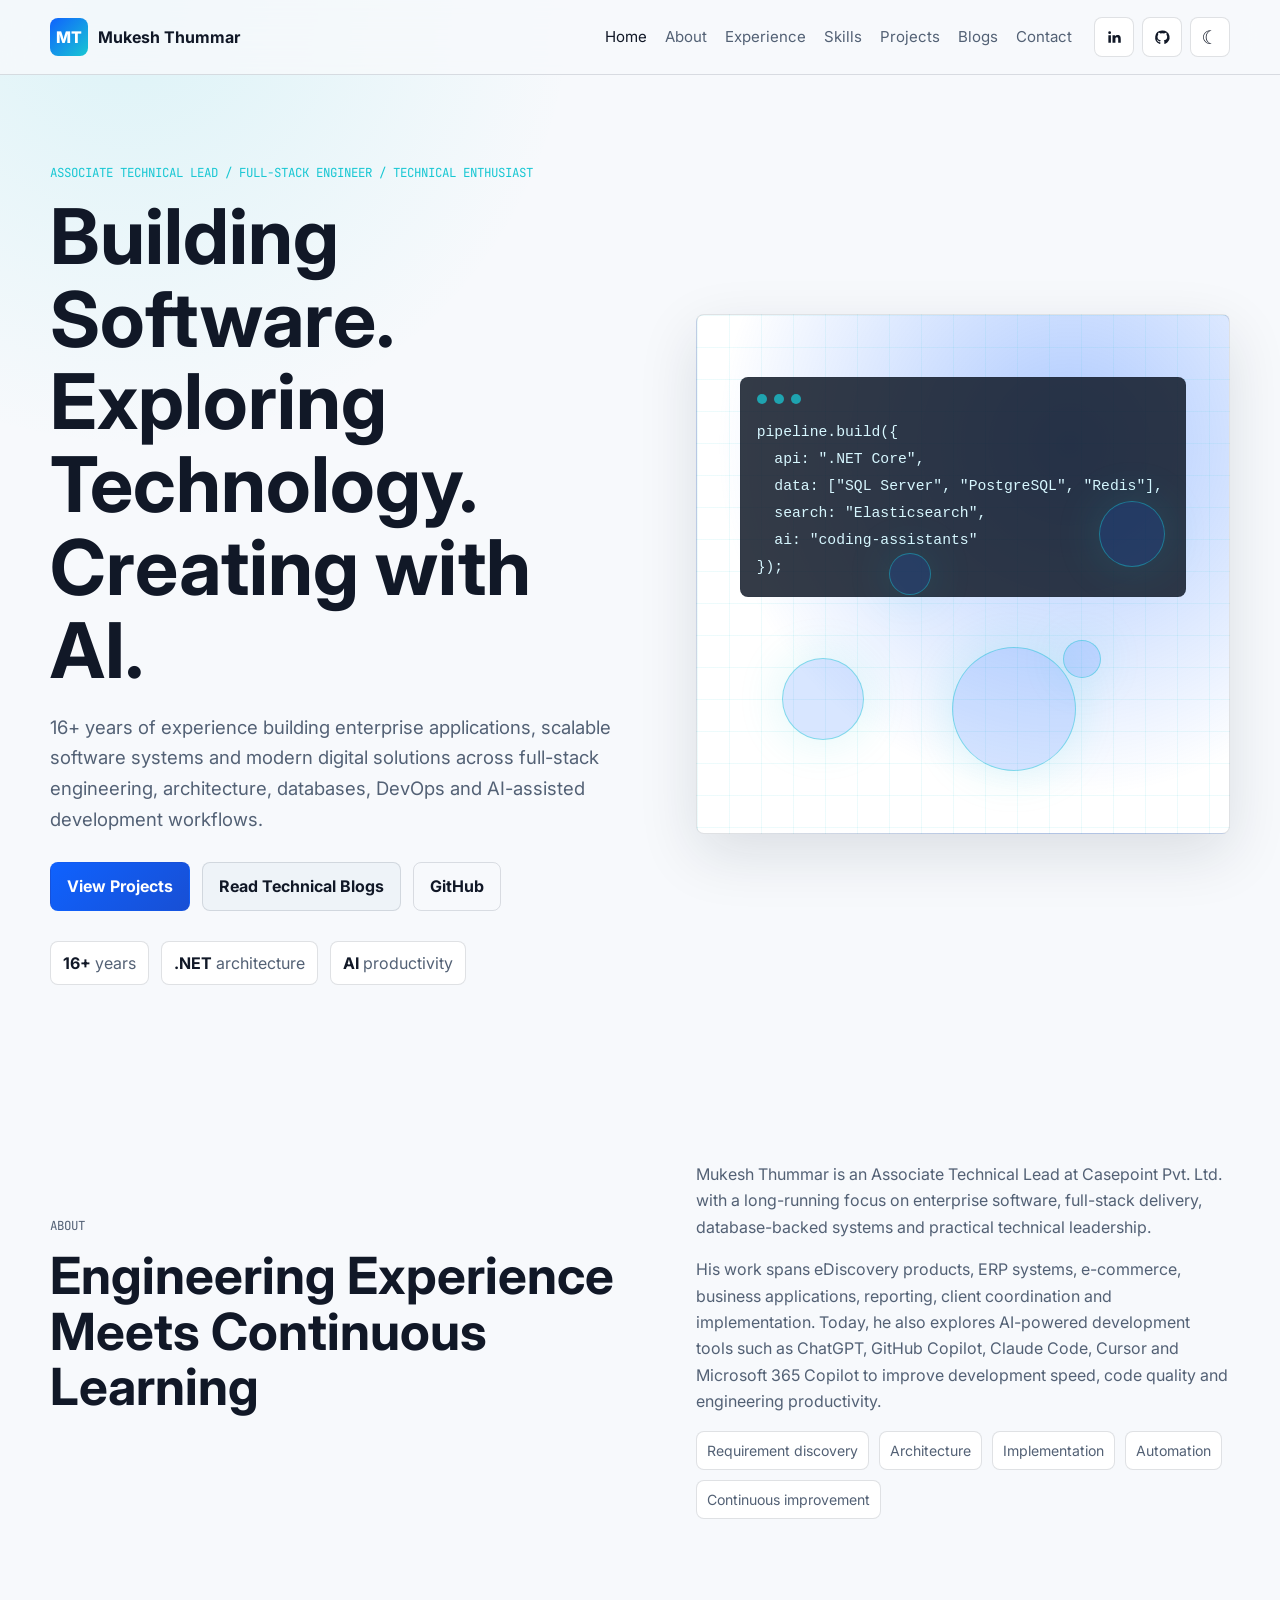
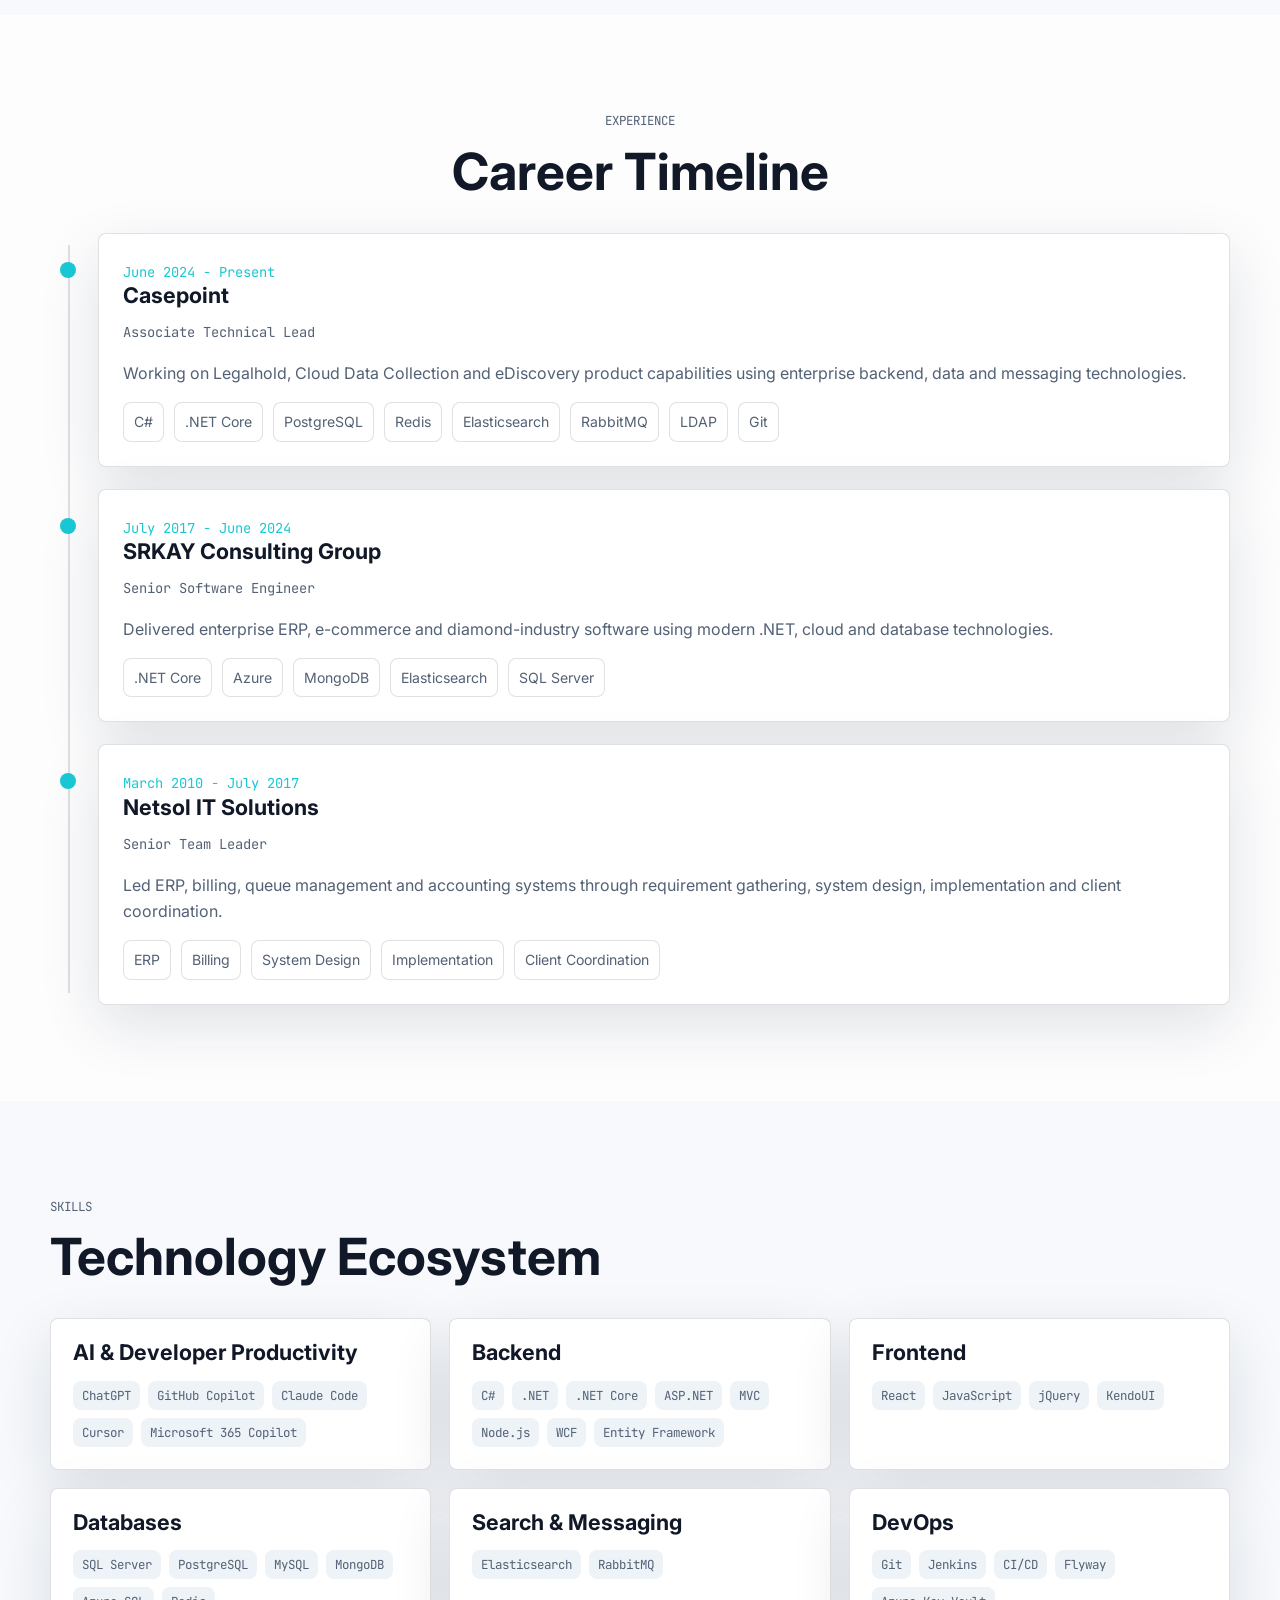
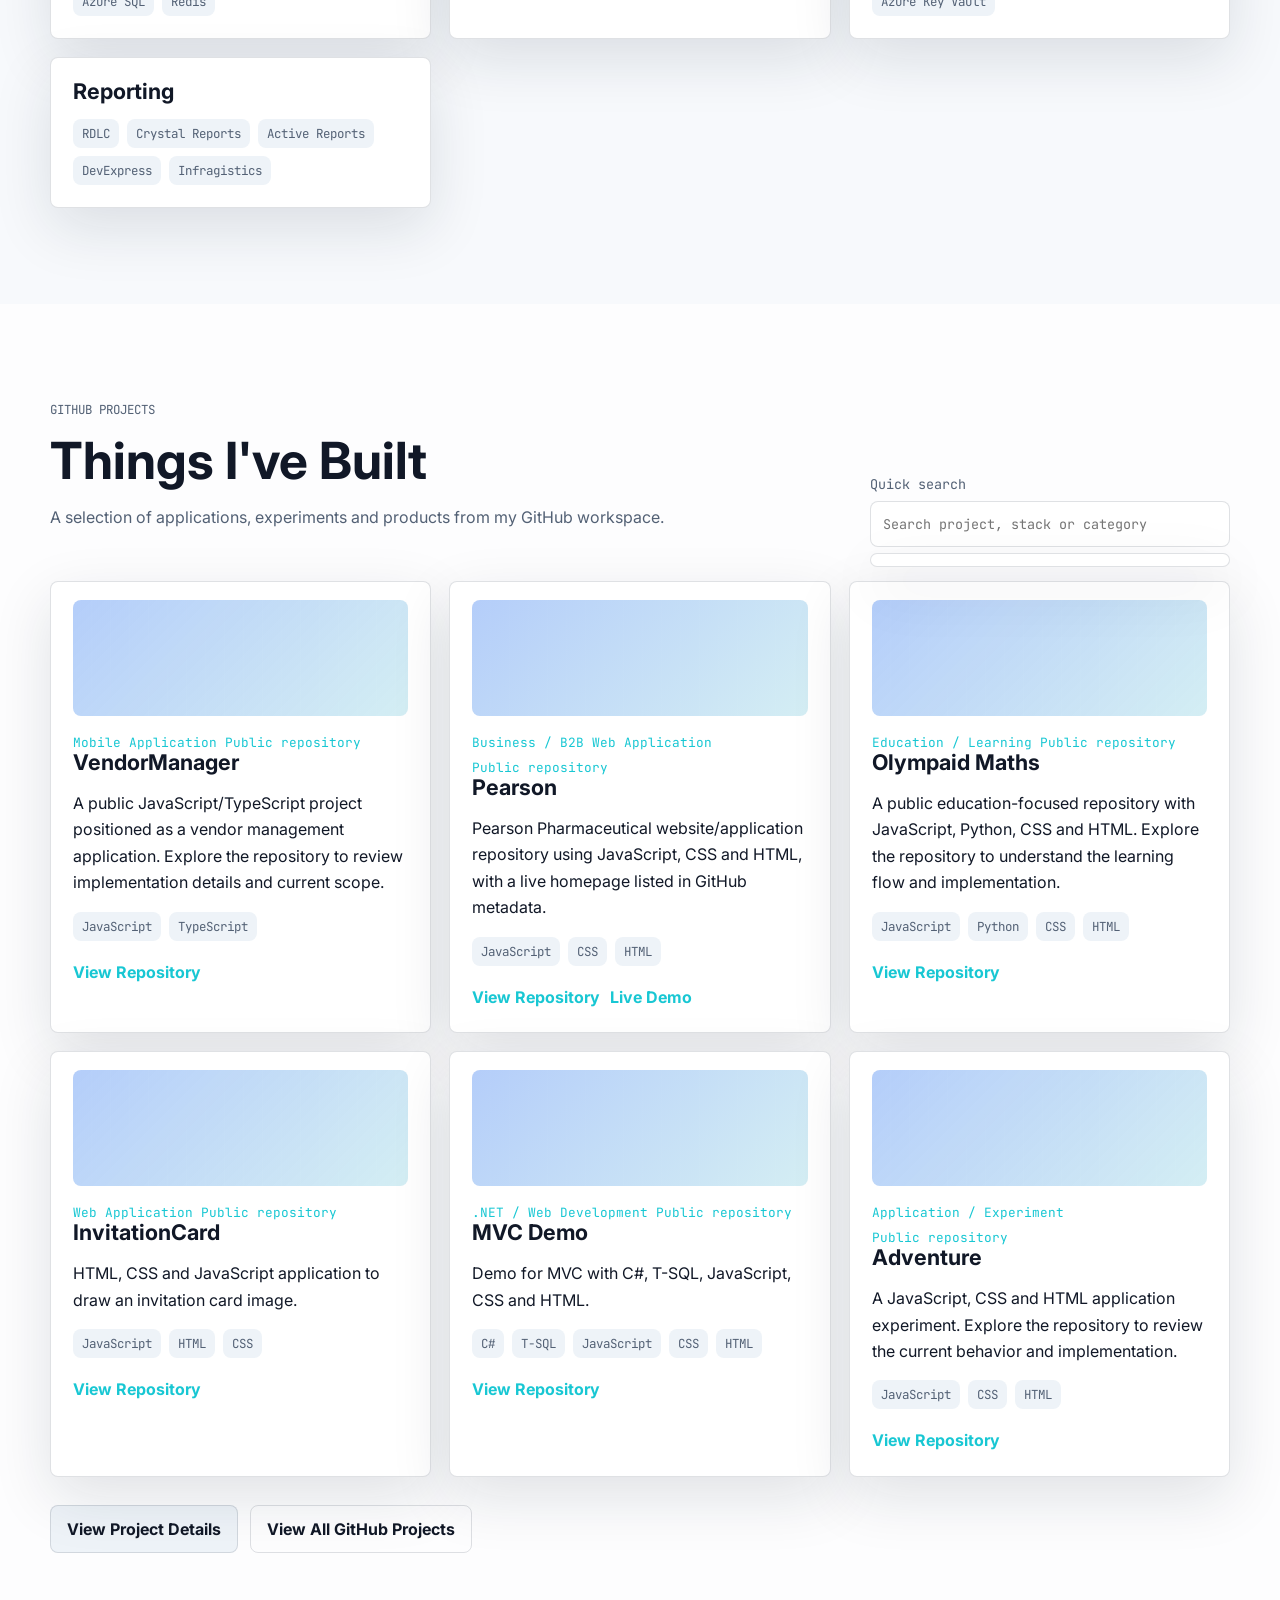
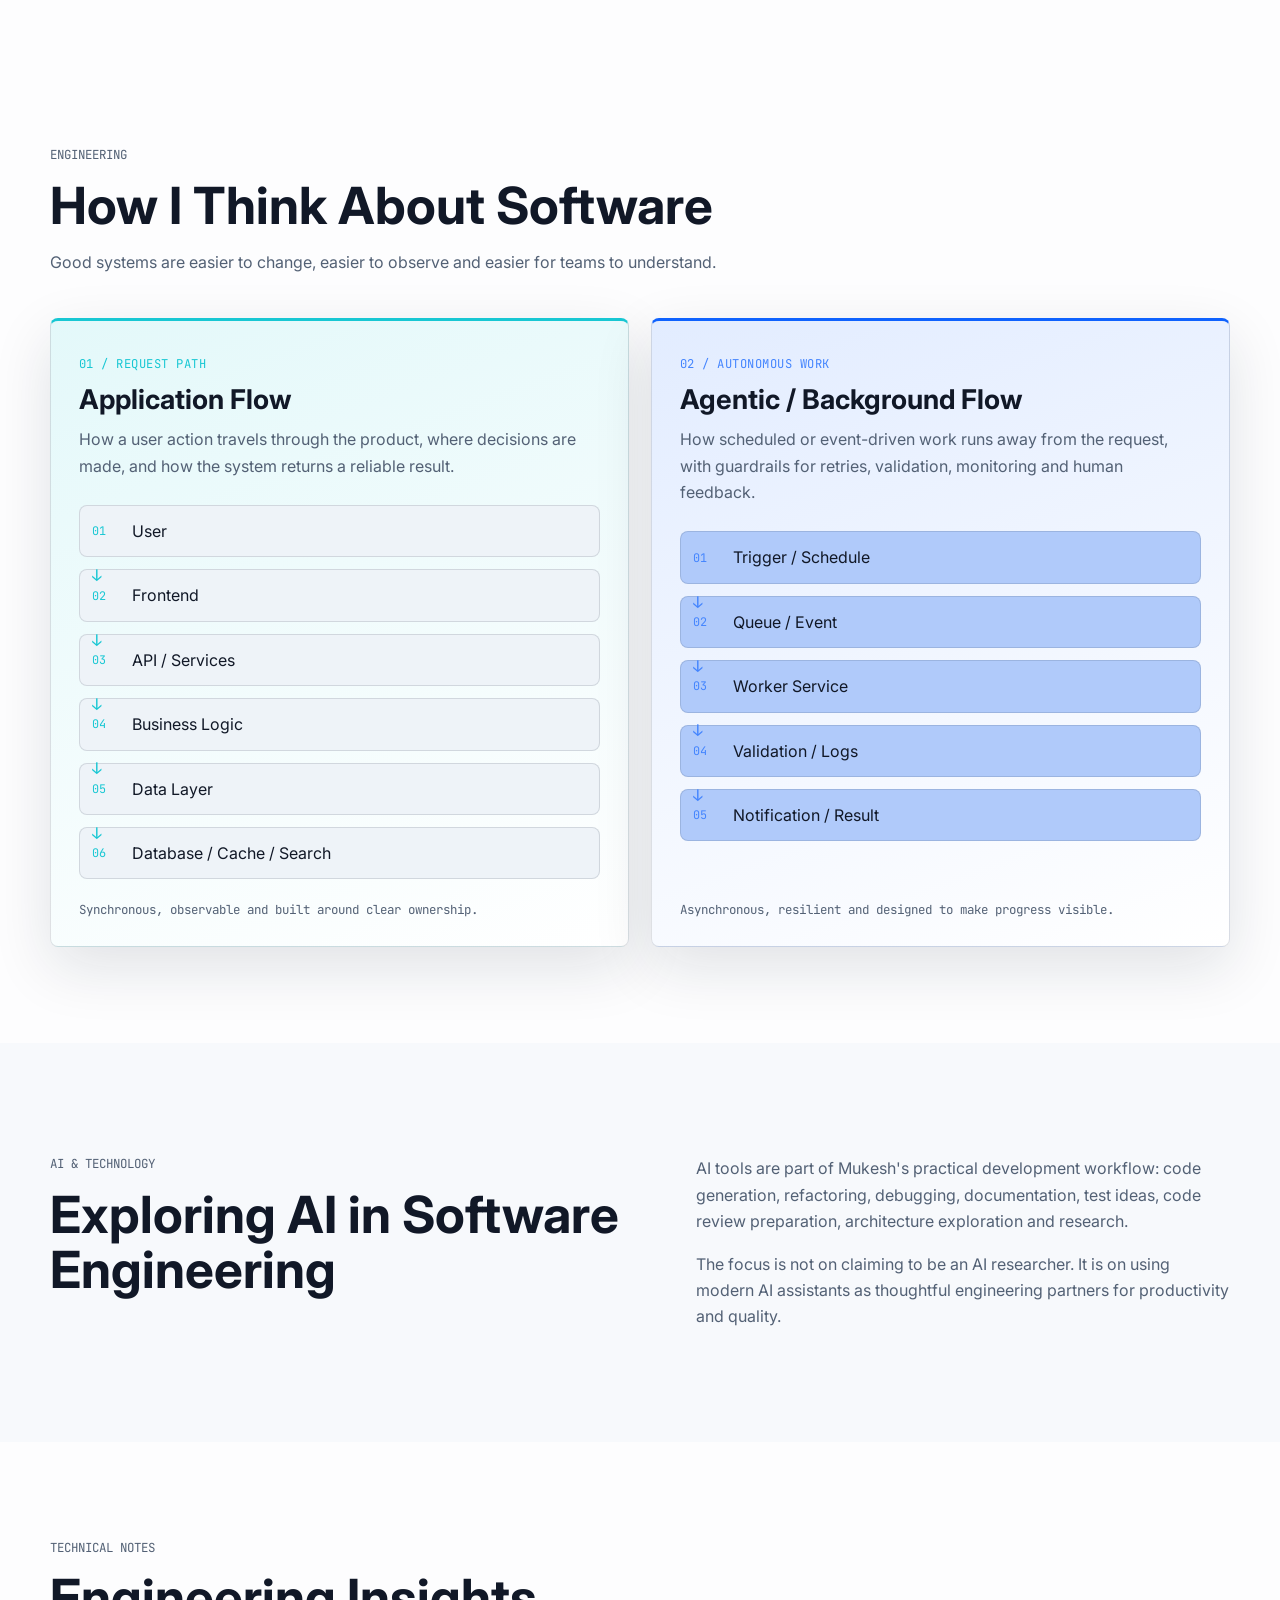
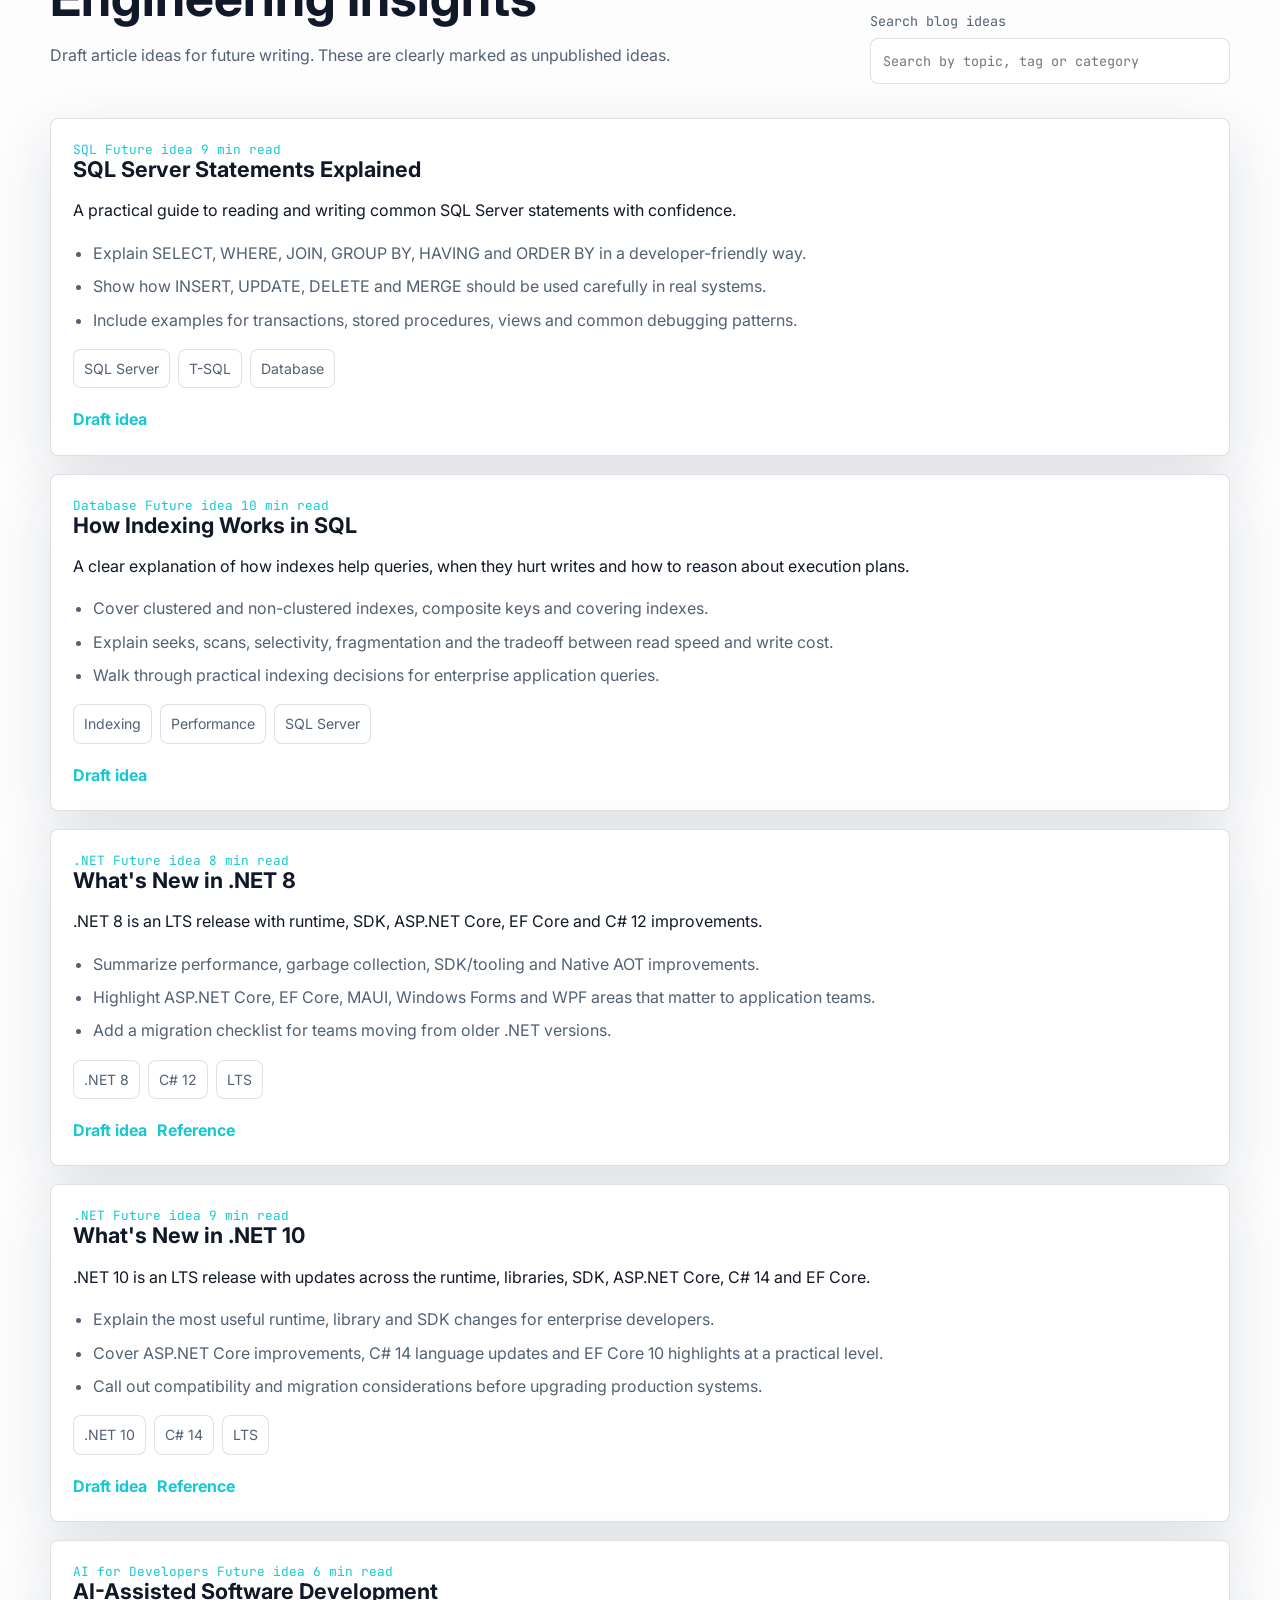
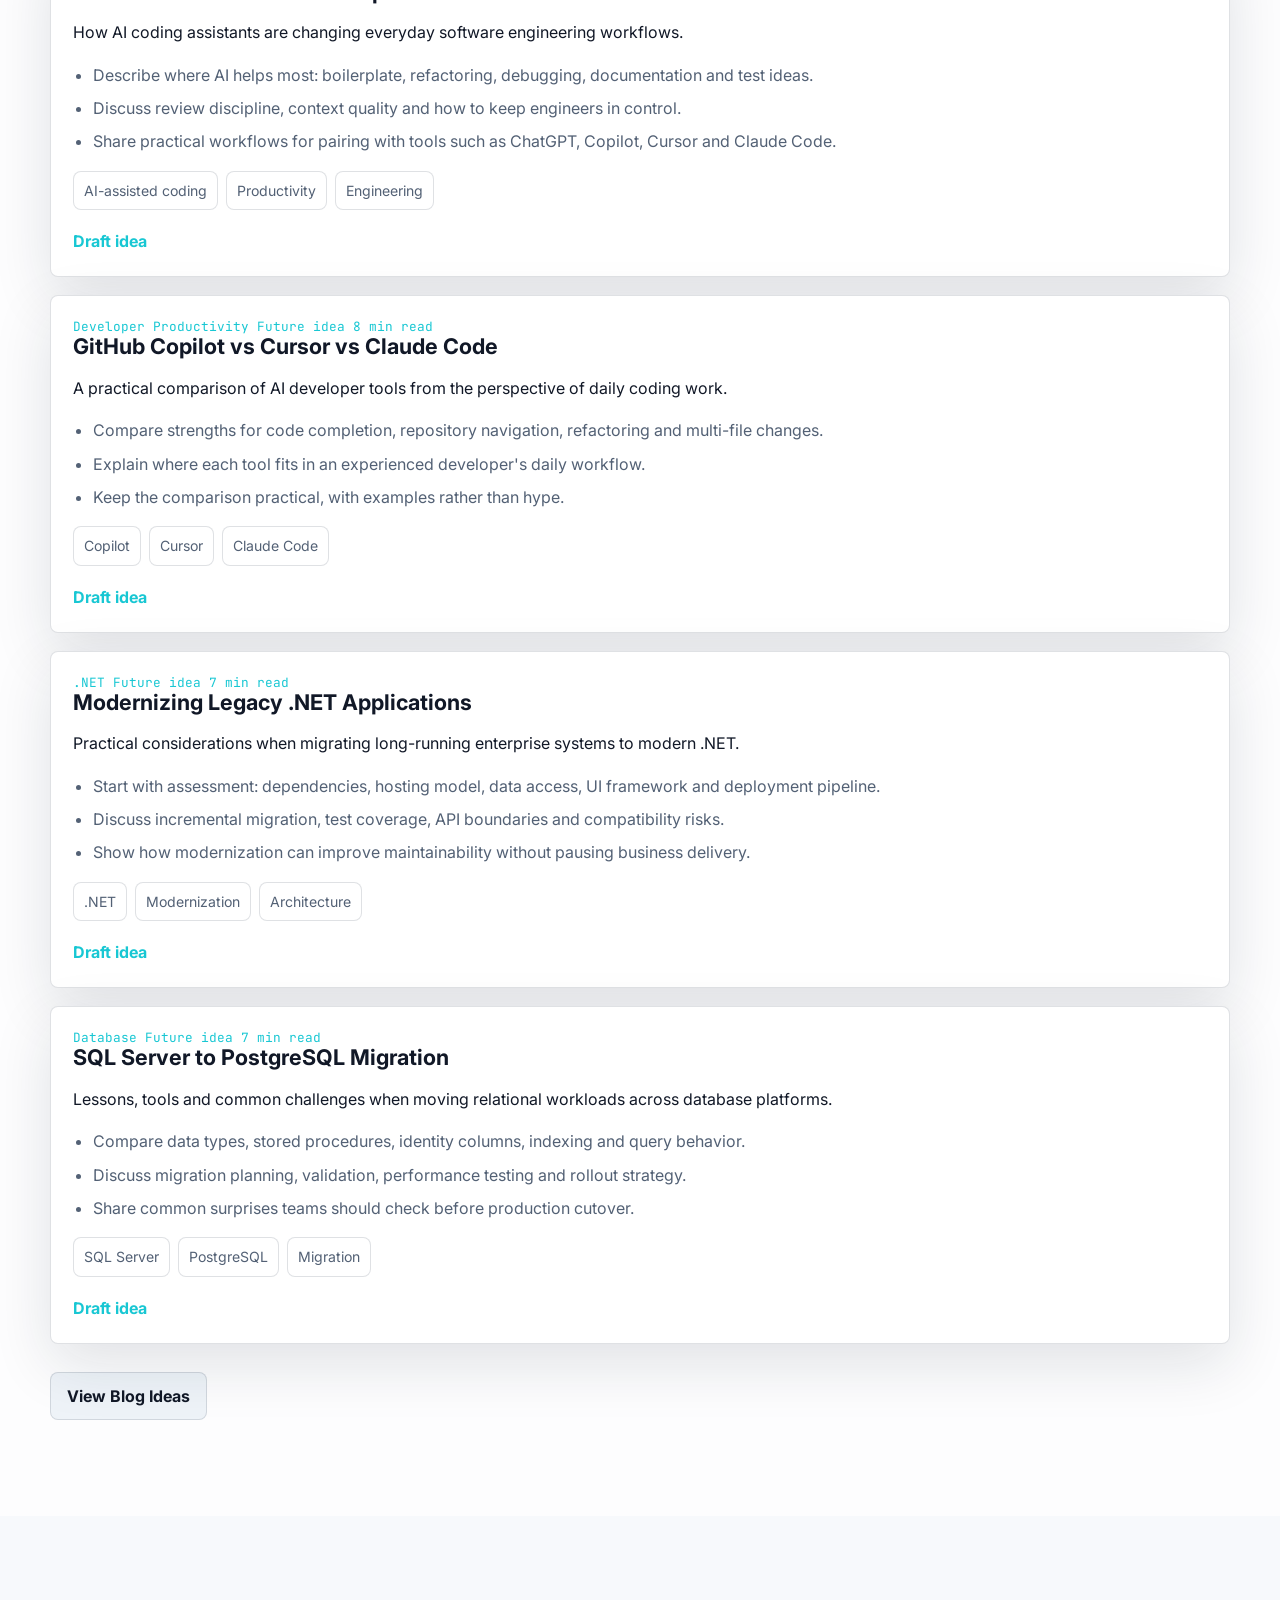
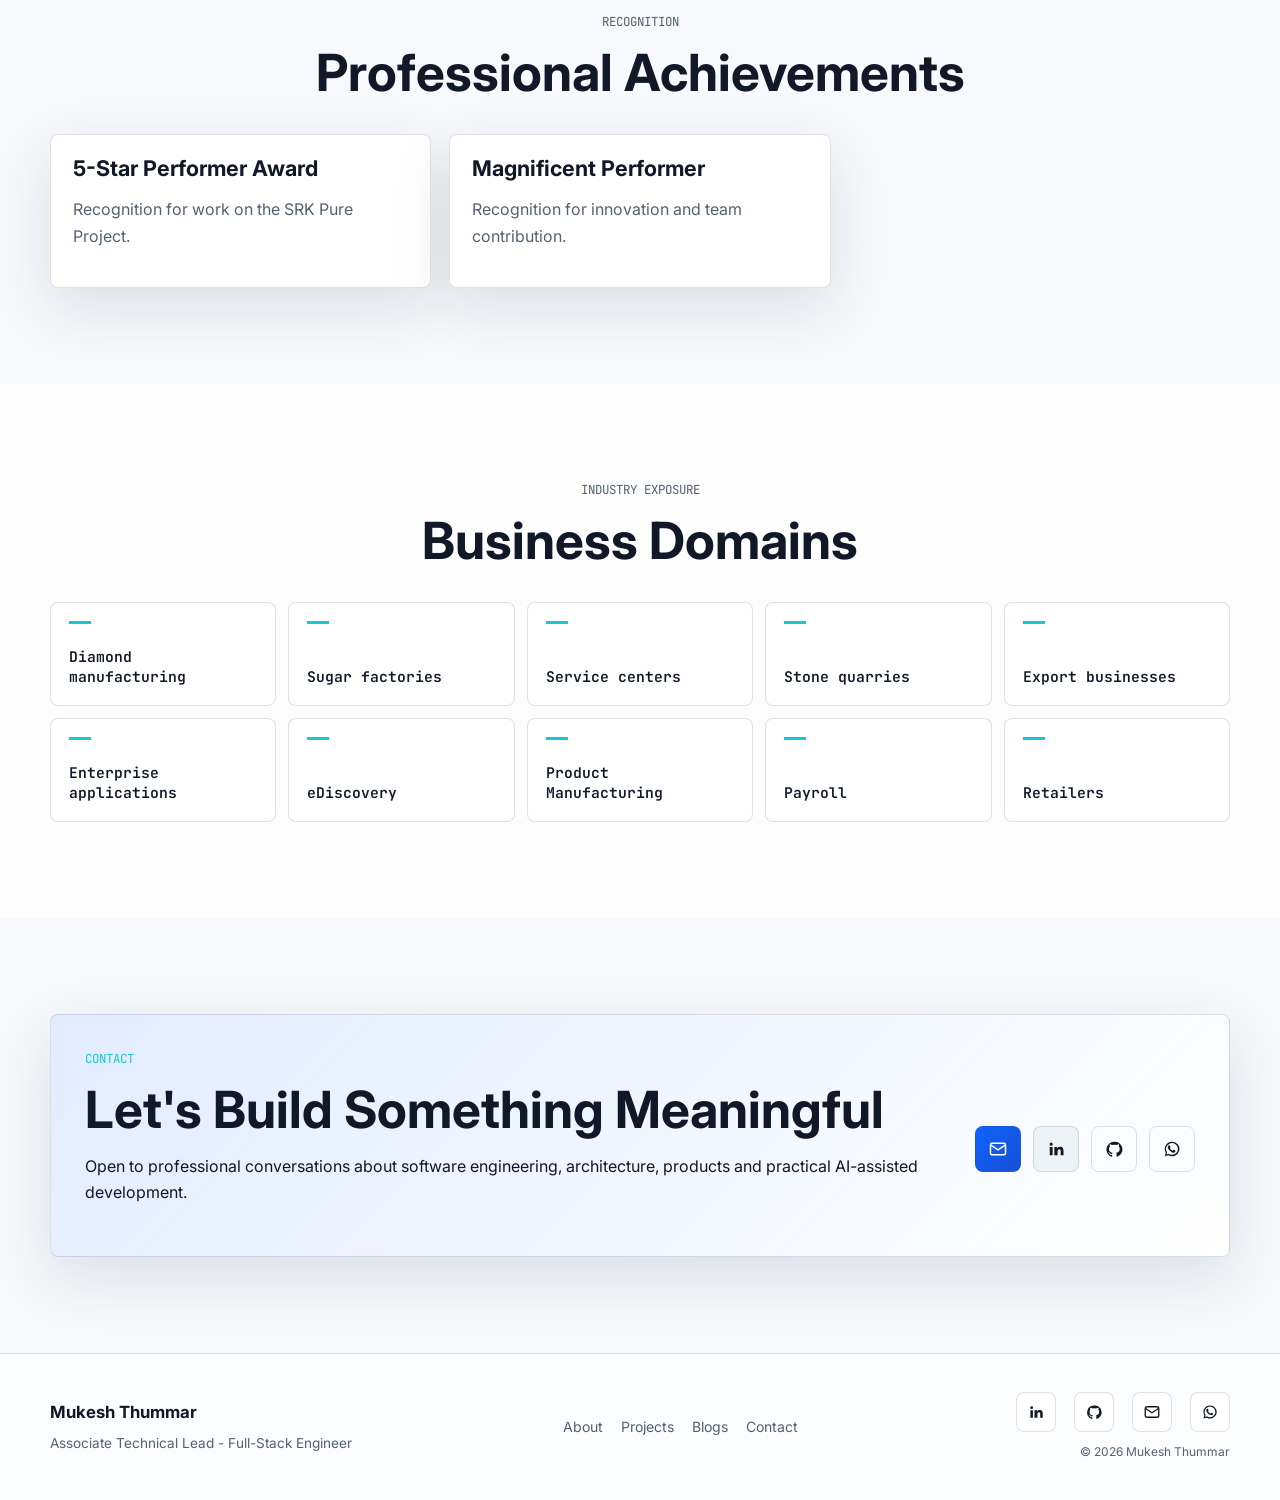
==== commit 22d91a84: "Engineering : Upgrade Design Flow Upgration" ====
--- a/index.html
+++ b/index.html
@@ -178,27 +178,44 @@
     </section>
 
     <section class="section alt" id="thinking">
-      <div class="wrap architecture-grid">
-        <div class="section-heading reveal">
+      <div class="wrap">
+        <div class="section-heading engineering-heading reveal">
           <p class="eyebrow">Engineering</p>
           <h2>How I Think About Software</h2>
           <p>Good systems are easier to change, easier to observe and easier for teams to understand.</p>
         </div>
-        <div class="architecture-diagram reveal" aria-label="Software architecture and background process diagram">
-          <div class="flow-block">
-            <div class="flow-column">
-            <p class="flow-title">Application Flow</p>
-            <span>User</span><span>Frontend</span><span>API / Services</span><span>Business Logic</span><span>Data Layer</span><span>Database / Cache / Search</span>
-            </div>
-          </div>
-          <div class="flow-block agent-block">
-            <div class="flow-column agent-flow">
-            <p class="flow-title">Agentic / Background Flow</p>
-            <span>Trigger / Schedule</span><span>Queue / Event</span><span>Worker Service</span><span>AI-assisted Task</span><span>Validation / Logs</span><span>Notification / Result</span>
-            </div>
-          </div>
-          <div class="side-note left">DevOps</div>
-          <div class="side-note right">AI-assisted development</div>
+        <div class="flow-board">
+          <article class="flow-card application-flow reveal">
+            <div class="flow-card-header">
+              <span class="flow-kicker">01 / Request path</span>
+              <h3>Application Flow</h3>
+              <p>How a user action travels through the product, where decisions are made, and how the system returns a reliable result.</p>
+            </div>
+            <div class="flow-column" aria-label="Application flow stages">
+              <span><b>01</b>User</span>
+              <span><b>02</b>Frontend</span>
+              <span><b>03</b>API / Services</span>
+              <span><b>04</b>Business Logic</span>
+              <span><b>05</b>Data Layer</span>
+              <span><b>06</b>Database / Cache / Search</span>
+            </div>
+            <footer class="flow-card-footer">Synchronous, observable and built around clear ownership.</footer>
+          </article>
+          <article class="flow-card agent-flow-card reveal">
+            <div class="flow-card-header">
+              <span class="flow-kicker">02 / Autonomous work</span>
+              <h3>Agentic / Background Flow</h3>
+              <p>How scheduled or event-driven work runs away from the request, with guardrails for retries, validation, monitoring and human feedback.</p>
+            </div>
+            <div class="flow-column" aria-label="Agentic and background flow stages">
+              <span><b>01</b>Trigger / Schedule</span>
+              <span><b>02</b>Queue / Event</span>
+              <span><b>03</b>Worker Service</span>
+              <span><b>04</b>Validation / Logs</span>
+              <span><b>05</b>Notification / Result</span>
+            </div>
+            <footer class="flow-card-footer">Asynchronous, resilient and designed to make progress visible.</footer>
+          </article>
         </div>
       </div>
     </section>
--- a/css/style.css
+++ b/css/style.css
@@ -63,7 +63,7 @@
 .site-header {
   position: sticky;
   top: 0;
-  z-index: 10;
+  z-index: 100;
   background: color-mix(in srgb, var(--background) 82%, transparent);
   border-bottom: 1px solid var(--border);
   backdrop-filter: blur(18px);
@@ -361,42 +361,74 @@
 .card-actions { display: flex; gap: 10px; flex-wrap: wrap; margin-top: 18px; }
 .card-actions a { color: var(--accent); font-weight: 700; }
 
-.architecture-diagram {
+.engineering-heading { max-width: 720px; margin-bottom: 42px; }
+.flow-board {
+  display: grid;
+  grid-template-columns: repeat(2, minmax(0, 1fr));
+  gap: 22px;
+}
+.flow-card {
   position: relative;
-  display: grid;
-  grid-template-columns: repeat(2, minmax(0, 1fr));
+  display: flex;
+  flex-direction: column;
+  min-height: 100%;
+  padding: 28px;
+  border: 1px solid var(--border);
+  border-top: 3px solid var(--accent);
+  border-radius: var(--radius);
+  background: linear-gradient(160deg, color-mix(in srgb, var(--surface) 88%, var(--accent)), var(--surface));
+  box-shadow: var(--shadow);
+}
+.agent-flow-card {
+  border-top-color: var(--primary);
+  background: linear-gradient(160deg, color-mix(in srgb, var(--surface) 88%, var(--primary)), var(--surface));
+}
+.flow-card-header { margin-bottom: 26px; }
+.flow-kicker {
+  color: var(--accent);
+  font: 0.76rem "JetBrains Mono", monospace;
+  letter-spacing: .04em;
+  text-transform: uppercase;
+}
+.agent-flow-card .flow-kicker { color: color-mix(in srgb, var(--primary), white 22%); }
+.flow-card h3 { margin-top: 10px; font-size: 1.7rem; }
+.flow-card-header p { margin: 12px 0 0; color: var(--muted); }
+.flow-column {
+  display: grid;
   gap: 12px;
-  padding: 26px;
-  border: 1px solid var(--border);
-  border-radius: var(--radius);
-  background: var(--surface);
-}
-.flow-block { padding: 18px; border: 1px solid var(--border); border-radius: var(--radius); background: color-mix(in srgb, var(--surface) 76%, var(--accent)); }
-.agent-block { background: color-mix(in srgb, var(--surface) 76%, var(--primary)); }
-.flow-column {
-  display: grid;
+}
+.flow-column span {
+  display: flex;
+  align-items: center;
   gap: 12px;
-}
-.flow-title {
-  margin: 0;
+  padding: 12px;
+  border: 1px solid var(--border);
+  border-radius: var(--radius);
+  background: var(--surface-strong);
+}
+.flow-column span + span::before {
+  content: "↓";
+  position: absolute;
+  margin-top: -40px;
   color: var(--accent);
-  font: 0.82rem "JetBrains Mono", monospace;
-  text-align: center;
-}
-.architecture-diagram span {
-  padding: 12px;
-  text-align: center;
-  border: 1px solid var(--border);
-  border-radius: var(--radius);
-  background: var(--surface-strong);
-}
-.flow-column span + span::before { content: "v"; display: block; color: var(--accent); margin: -8px 0 6px; }
-.agent-flow span {
+  font: 1rem "JetBrains Mono", monospace;
+}
+.flow-column span b {
+  min-width: 28px;
+  color: var(--accent);
+  font: 0.74rem "JetBrains Mono", monospace;
+}
+.agent-flow-card .flow-column span {
   background: color-mix(in srgb, var(--surface-strong) 72%, var(--primary));
 }
-.side-note { position: absolute; top: 44%; color: var(--accent); font: 0.82rem "JetBrains Mono", monospace; }
-.side-note.left { left: -24px; transform: rotate(-90deg); }
-.side-note.right { right: -78px; transform: rotate(90deg); }
+.agent-flow-card .flow-column span + span::before,
+.agent-flow-card .flow-column span b { color: color-mix(in srgb, var(--primary), white 22%); }
+.flow-card-footer {
+  margin-top: auto;
+  padding-top: 22px;
+  color: var(--muted);
+  font: 0.78rem "JetBrains Mono", monospace;
+}
 
 .contact-card {
   display: flex;
--- a/css/responsive.css
+++ b/css/responsive.css
@@ -8,8 +8,7 @@
   .industry-strip { grid-template-columns: repeat(3, minmax(0, 1fr)); }
   .section-heading.split { align-items: flex-start; flex-direction: column; }
   .filters { justify-content: flex-start; }
-  .architecture-diagram { grid-template-columns: 1fr; }
-  .side-note { position: static; transform: none !important; text-align: center; }
+  .flow-board { grid-template-columns: 1fr; }
 }
 
 @media (max-width: 760px) {
@@ -18,6 +17,7 @@
   .nav-menu:not(.static) {
     position: fixed;
     inset: 74px 14px auto;
+    z-index: 110;
     display: none;
     flex-direction: column;
     align-items: stretch;
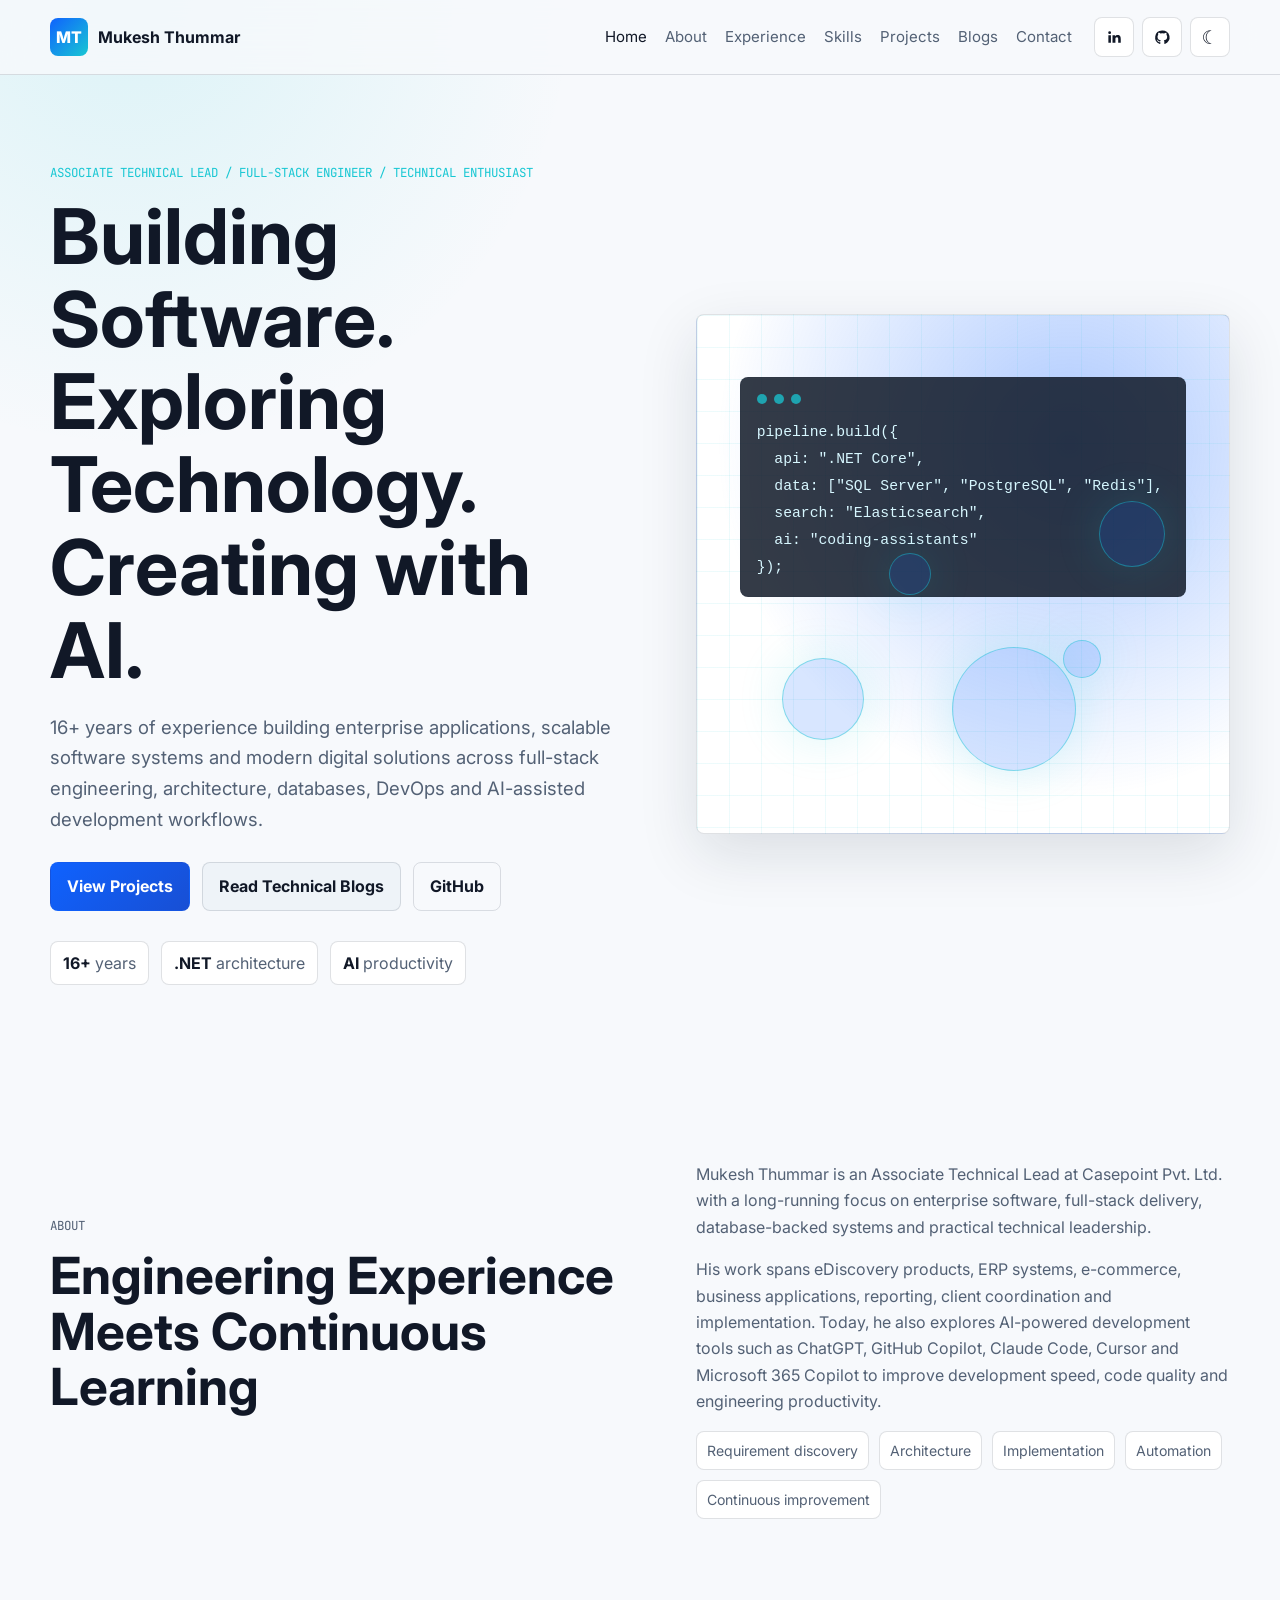
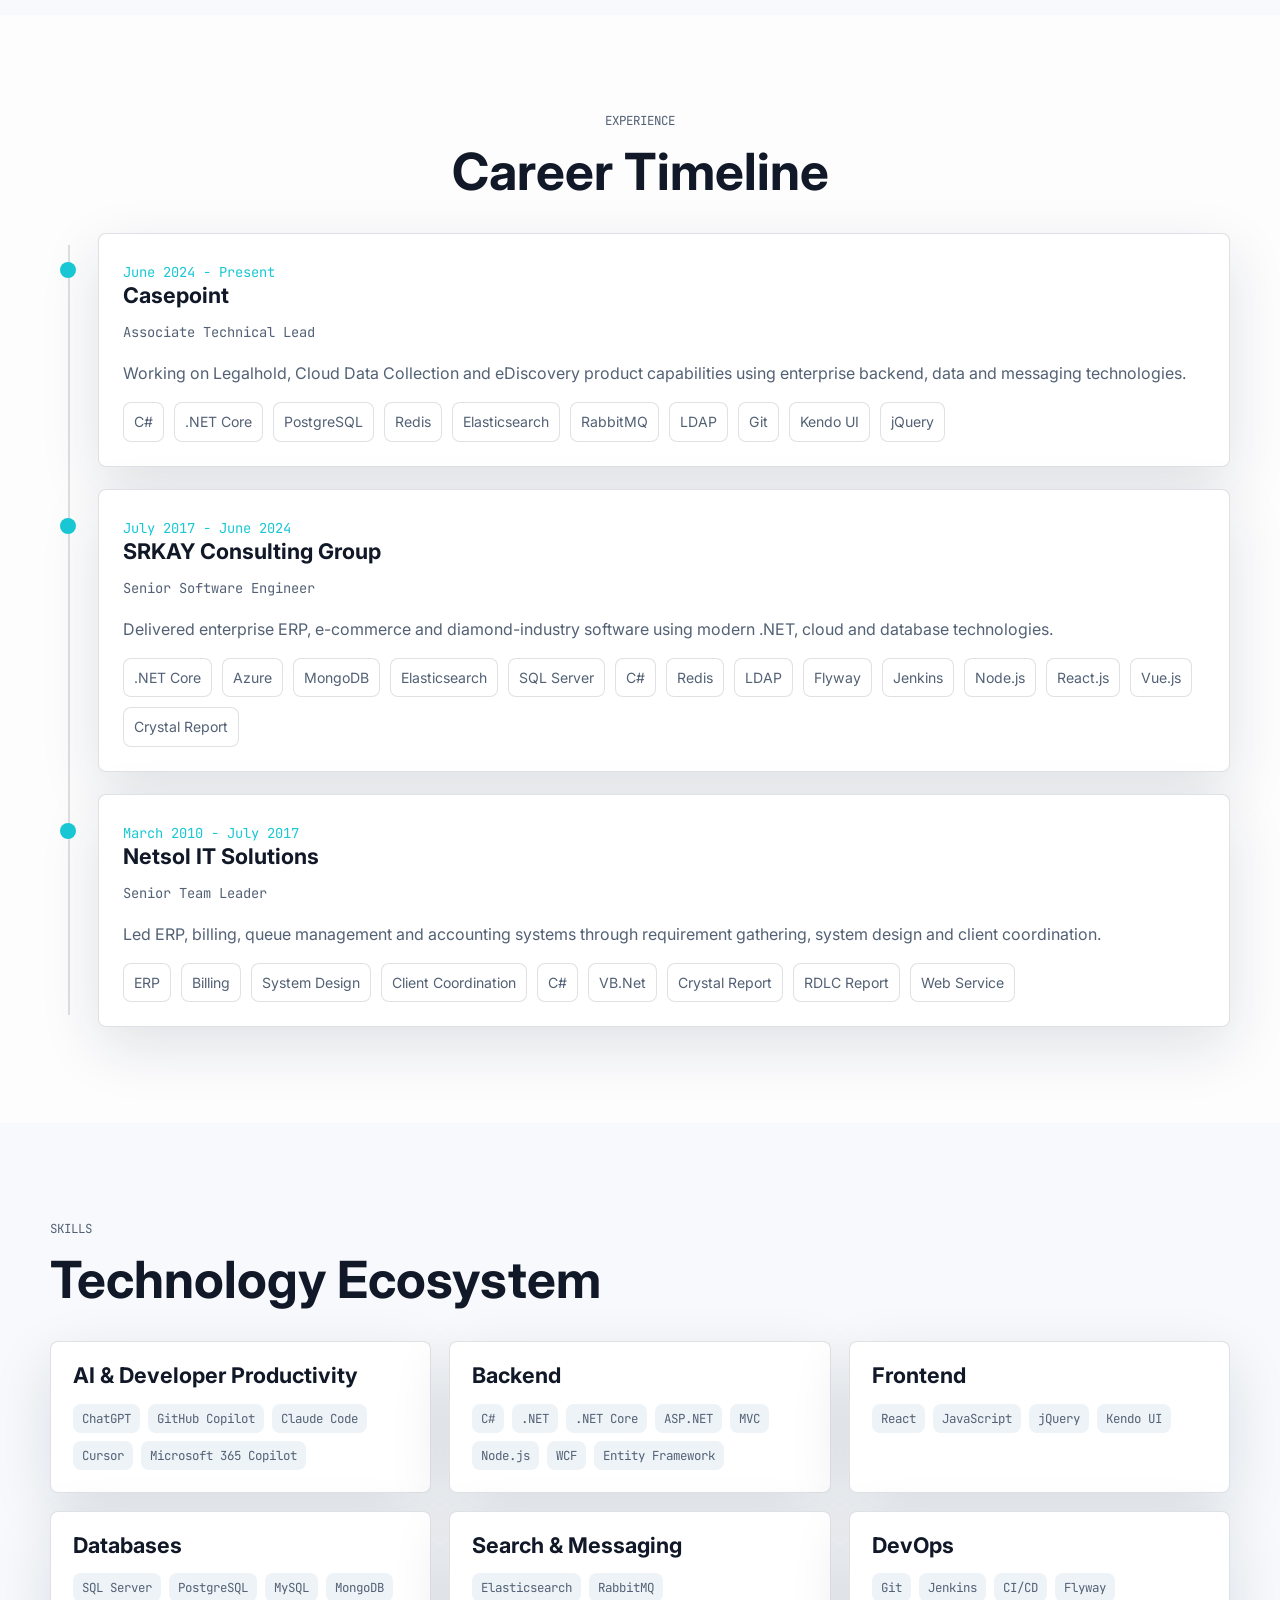
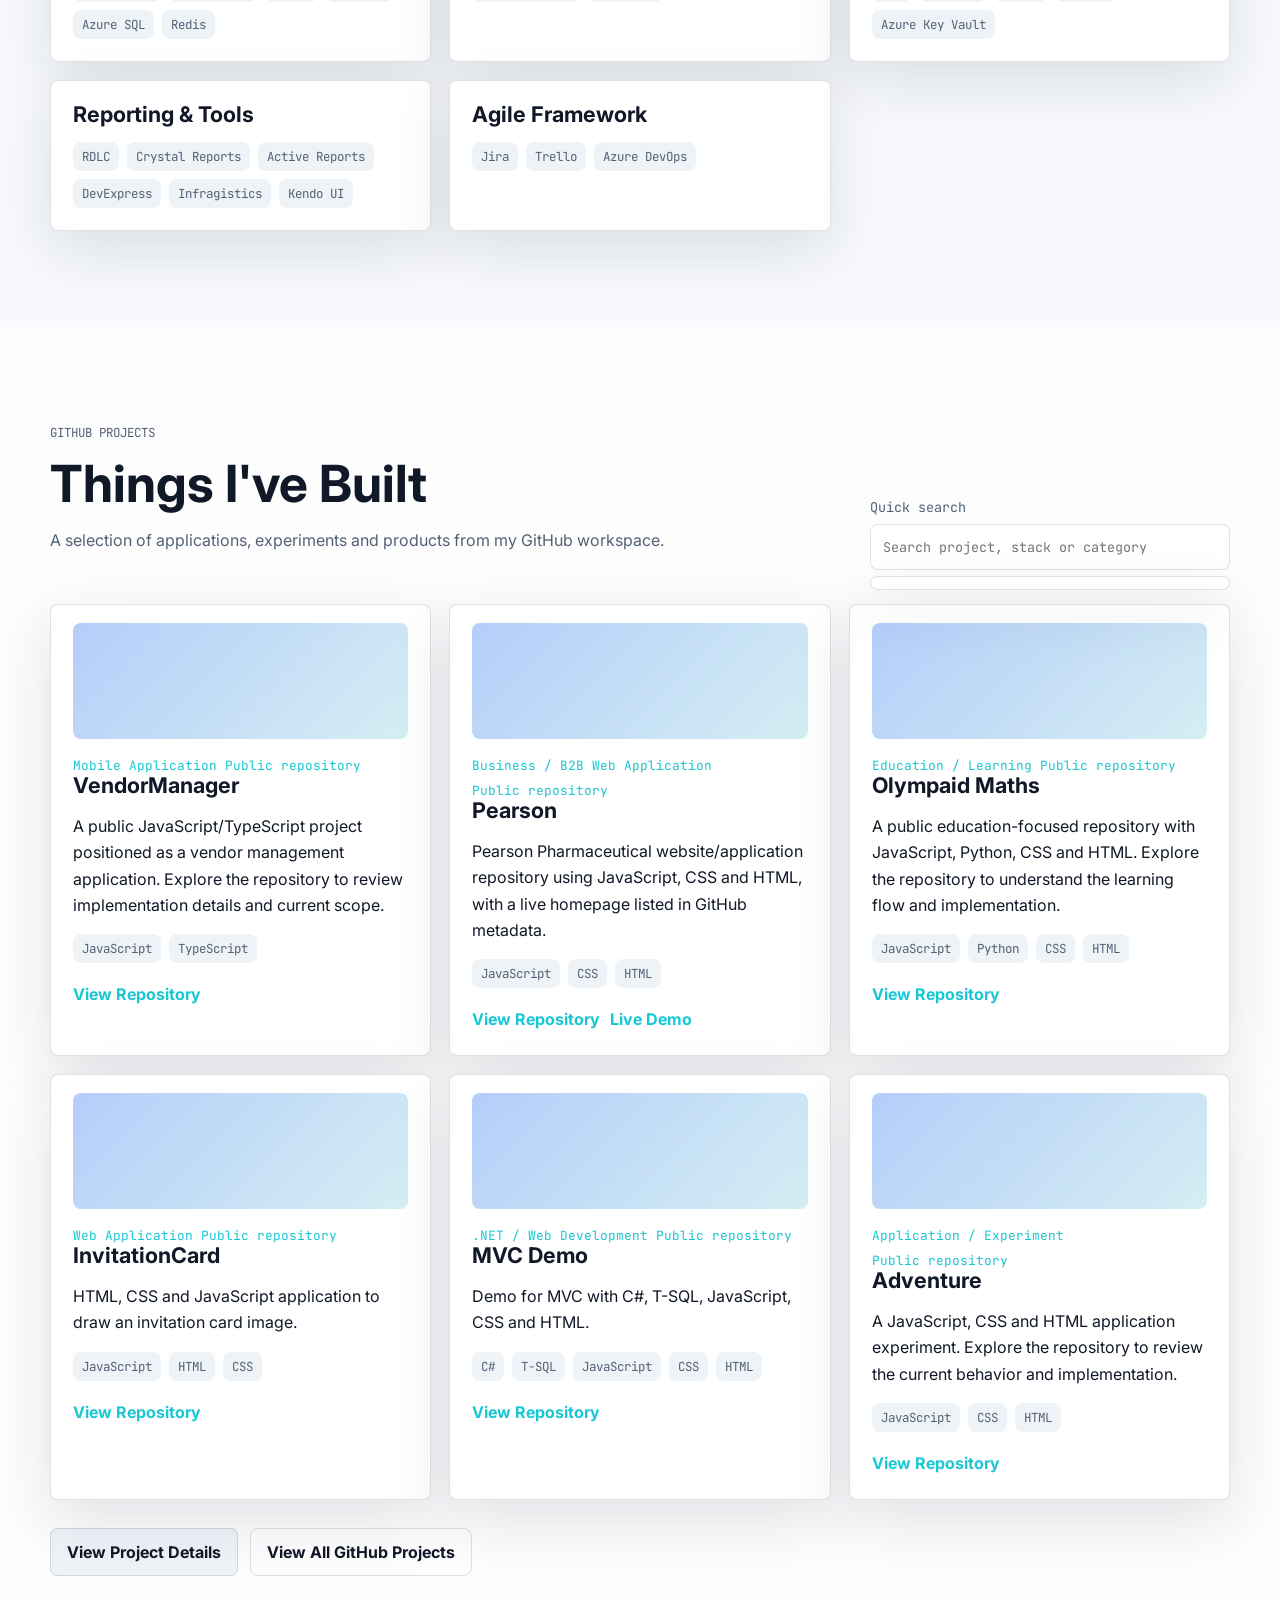
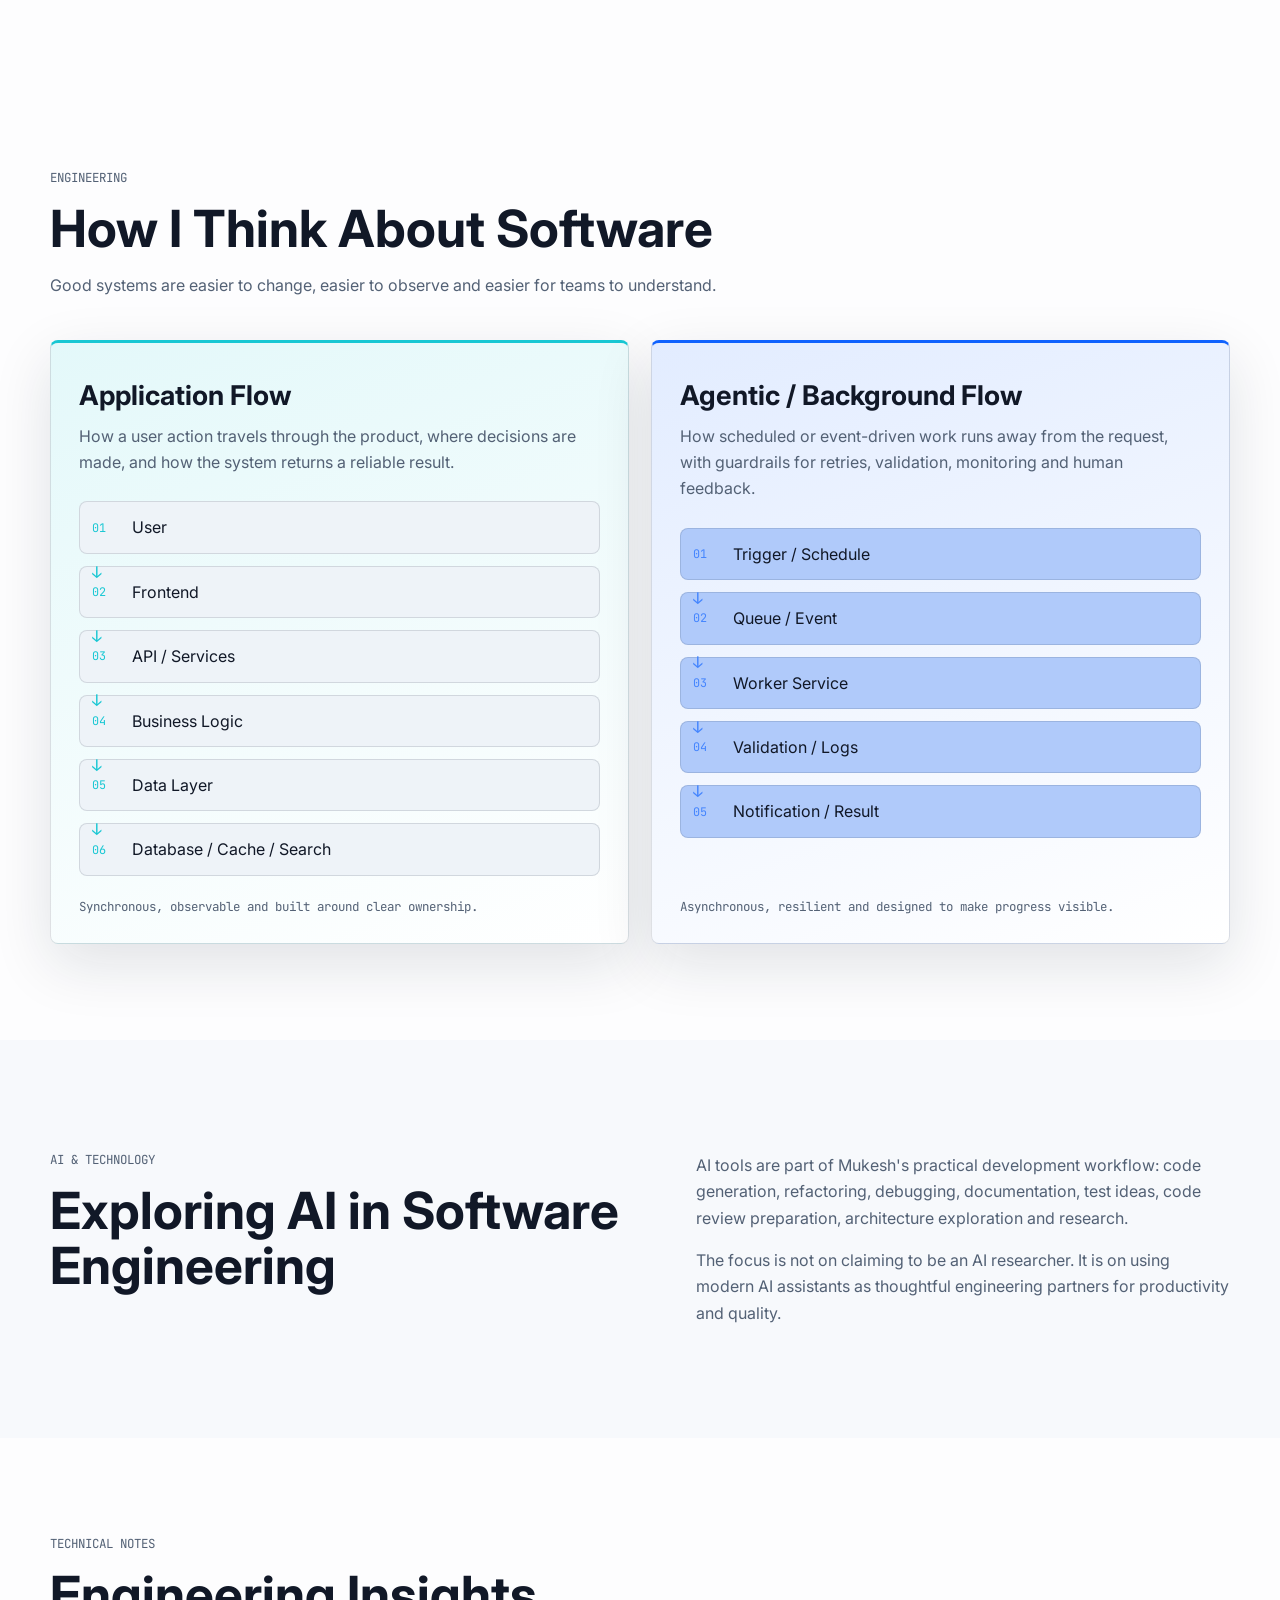
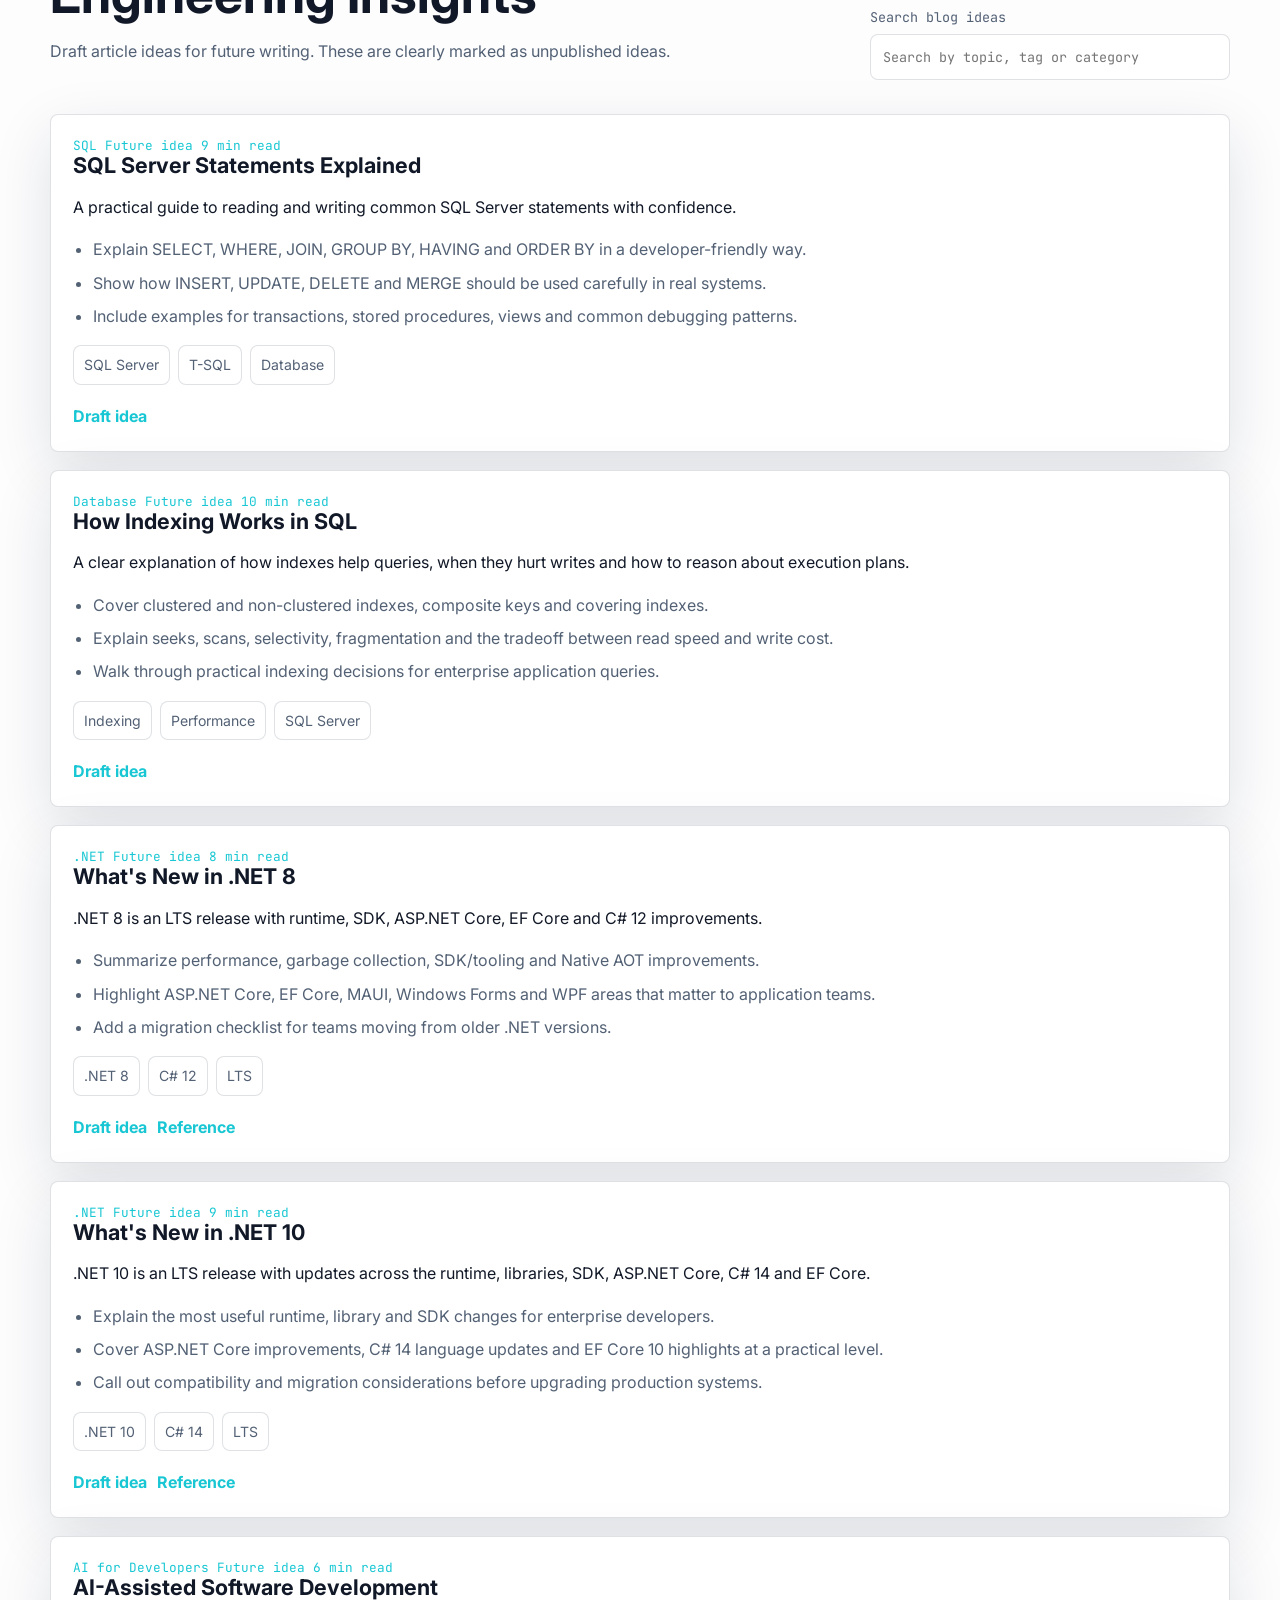
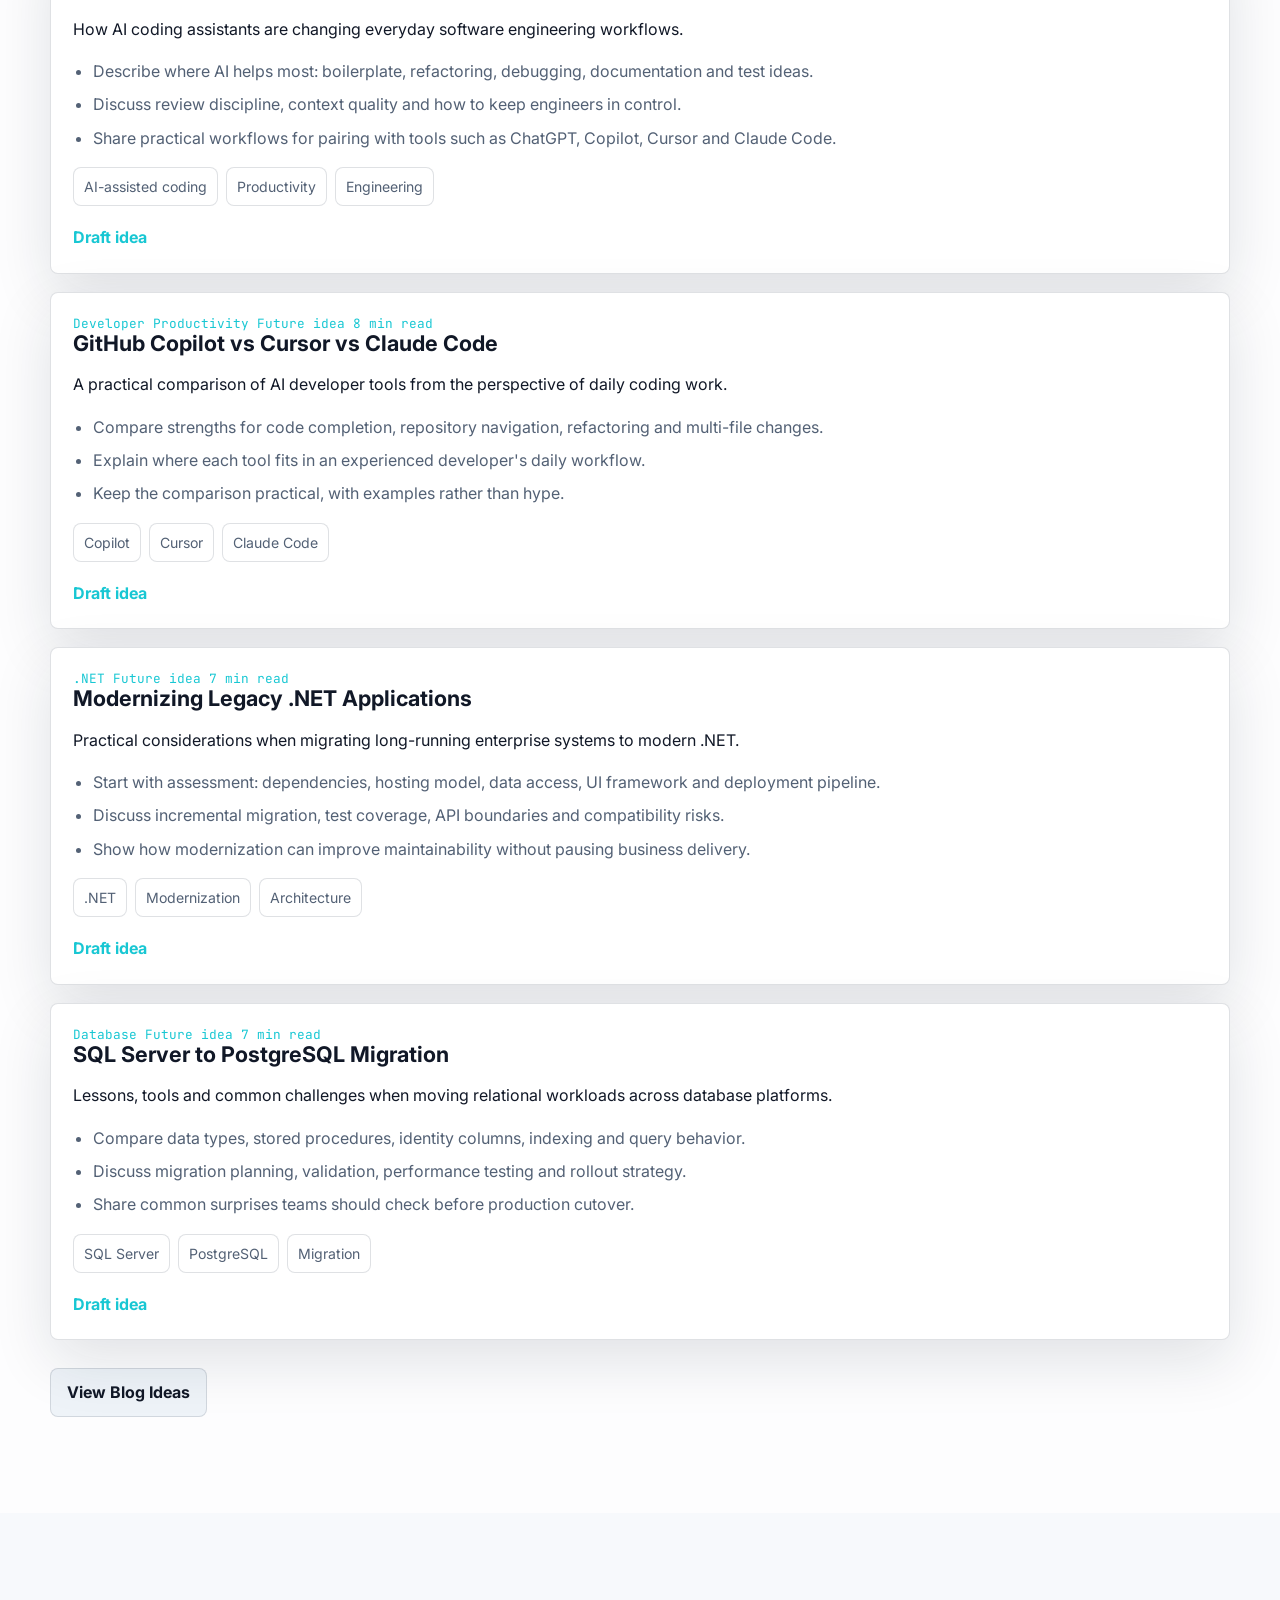
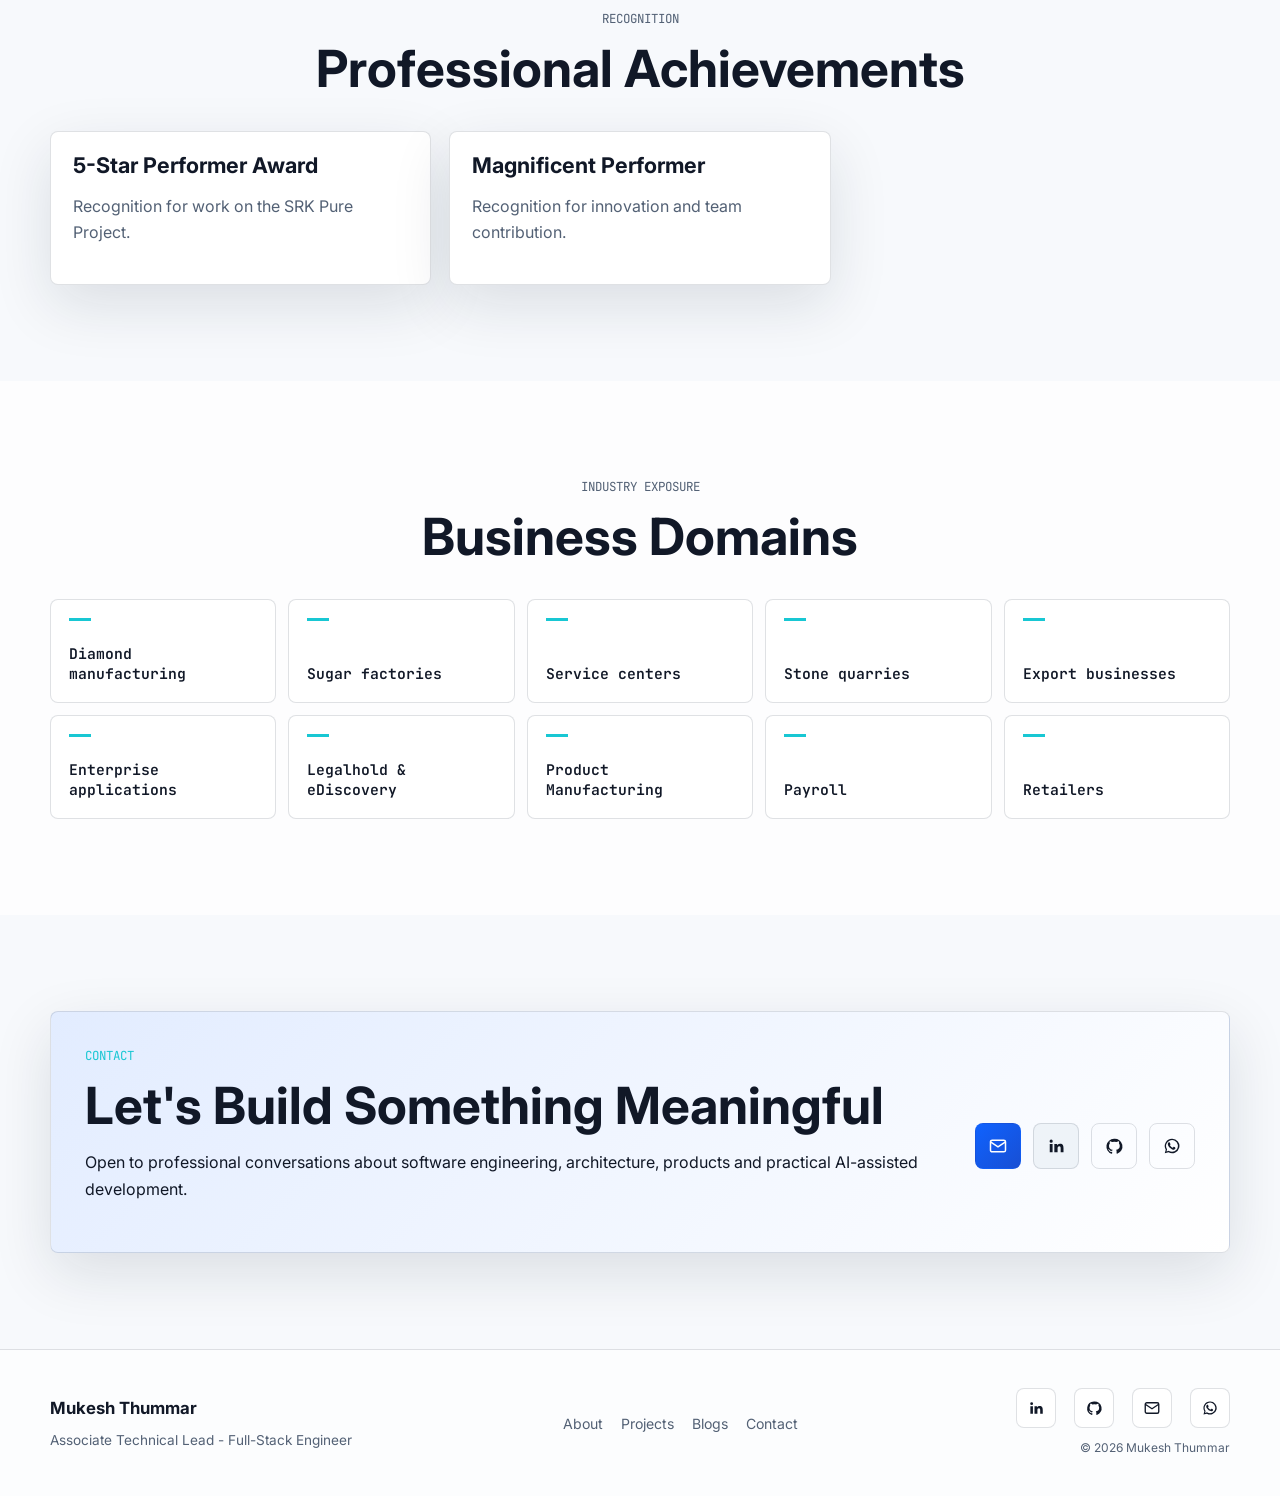
==== commit 22f338e5: "Update Content" ====
--- a/index.html
+++ b/index.html
@@ -123,21 +123,21 @@
             <h3>Casepoint</h3>
             <p class="role">Associate Technical Lead</p>
             <p>Working on Legalhold, Cloud Data Collection and eDiscovery product capabilities using enterprise backend, data and messaging technologies.</p>
-            <div class="chips"><span>C#</span><span>.NET Core</span><span>PostgreSQL</span><span>Redis</span><span>Elasticsearch</span><span>RabbitMQ</span><span>LDAP</span><span>Git</span></div>
+            <div class="chips"><span>C#</span><span>.NET Core</span><span>PostgreSQL</span><span>Redis</span><span>Elasticsearch</span><span>RabbitMQ</span><span>LDAP</span><span>Git</span><span>Kendo UI</span><span>jQuery</span></div>
           </article>
           <article class="timeline-item reveal">
             <span class="timeline-date">July 2017 - June 2024</span>
             <h3>SRKAY Consulting Group</h3>
             <p class="role">Senior Software Engineer</p>
             <p>Delivered enterprise ERP, e-commerce and diamond-industry software using modern .NET, cloud and database technologies.</p>
-            <div class="chips"><span>.NET Core</span><span>Azure</span><span>MongoDB</span><span>Elasticsearch</span><span>SQL Server</span></div>
+            <div class="chips"><span>.NET Core</span><span>Azure</span><span>MongoDB</span><span>Elasticsearch</span><span>SQL Server</span><span>C#</span><span>Redis</span><span>LDAP</span><span>Flyway</span><span>Jenkins</span><span>Node.js</span><span>React.js</span><span>Vue.js</span><span>Crystal Report</span></div>
           </article>
           <article class="timeline-item reveal">
             <span class="timeline-date">March 2010 - July 2017</span>
             <h3>Netsol IT Solutions</h3>
             <p class="role">Senior Team Leader</p>
-            <p>Led ERP, billing, queue management and accounting systems through requirement gathering, system design, implementation and client coordination.</p>
-            <div class="chips"><span>ERP</span><span>Billing</span><span>System Design</span><span>Implementation</span><span>Client Coordination</span></div>
+            <p>Led ERP, billing, queue management and accounting systems through requirement gathering, system design and client coordination.</p>
+            <div class="chips"><span>ERP</span><span>Billing</span><span>System Design</span><span>Client Coordination</span><span>C#</span><span>VB.Net</span><span>Crystal Report</span><span>RDLC Report</span><span>Web Service</span></div>
           </article>
         </div>
       </div>
@@ -187,7 +187,6 @@
         <div class="flow-board">
           <article class="flow-card application-flow reveal">
             <div class="flow-card-header">
-              <span class="flow-kicker">01 / Request path</span>
               <h3>Application Flow</h3>
               <p>How a user action travels through the product, where decisions are made, and how the system returns a reliable result.</p>
             </div>
@@ -203,7 +202,6 @@
           </article>
           <article class="flow-card agent-flow-card reveal">
             <div class="flow-card-header">
-              <span class="flow-kicker">02 / Autonomous work</span>
               <h3>Agentic / Background Flow</h3>
               <p>How scheduled or event-driven work runs away from the request, with guardrails for retries, validation, monitoring and human feedback.</p>
             </div>
@@ -271,7 +269,7 @@
           <h2>Business Domains</h2>
         </div>
         <div class="industry-strip reveal">
-          <span>Diamond manufacturing</span><span>Sugar factories</span><span>Service centers</span><span>Stone quarries</span><span>Export businesses</span><span>Enterprise applications</span><span>eDiscovery</span><span>Product Manufacturing</span><span>Payroll</span><span>Retailers</span>
+          <span>Diamond manufacturing</span><span>Sugar factories</span><span>Service centers</span><span>Stone quarries</span><span>Export businesses</span><span>Enterprise applications</span><span>Legalhold &amp; eDiscovery</span><span>Product Manufacturing</span><span>Payroll</span><span>Retailers</span>
         </div>
       </div>
     </section>
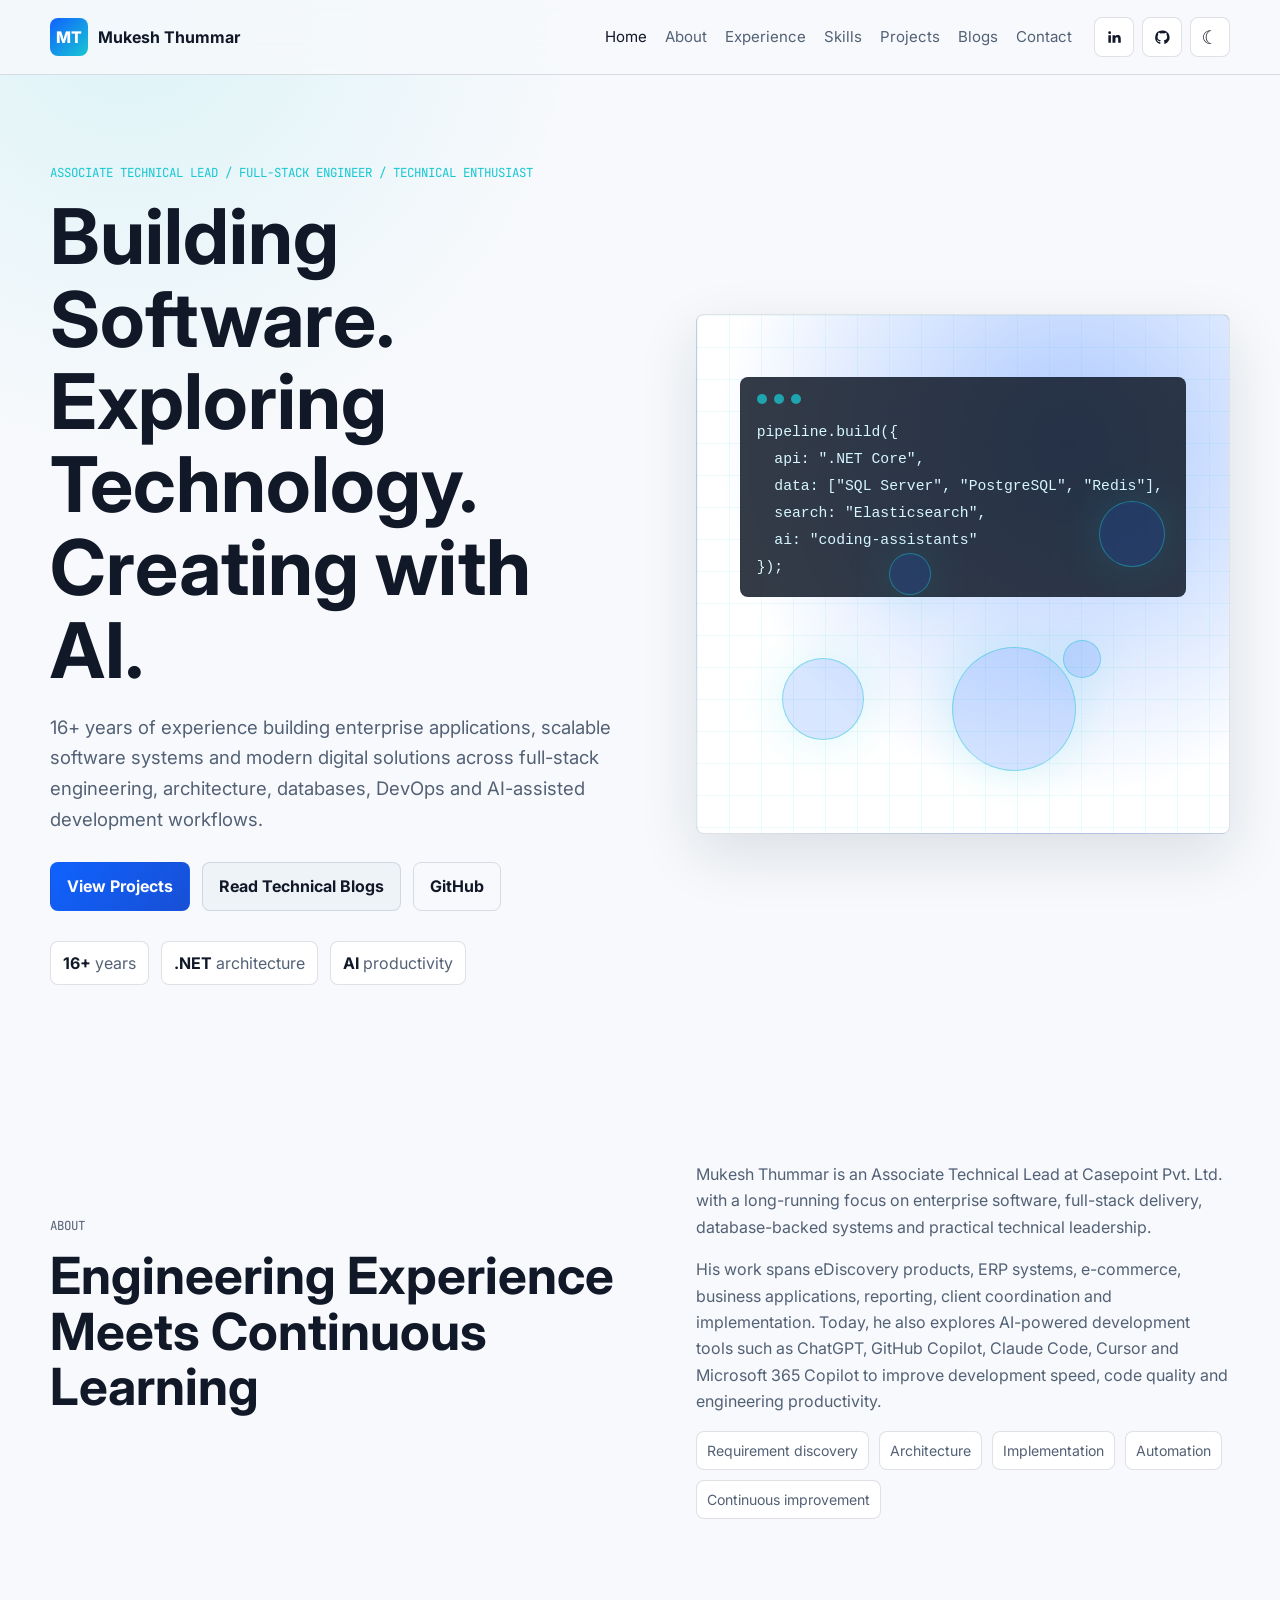
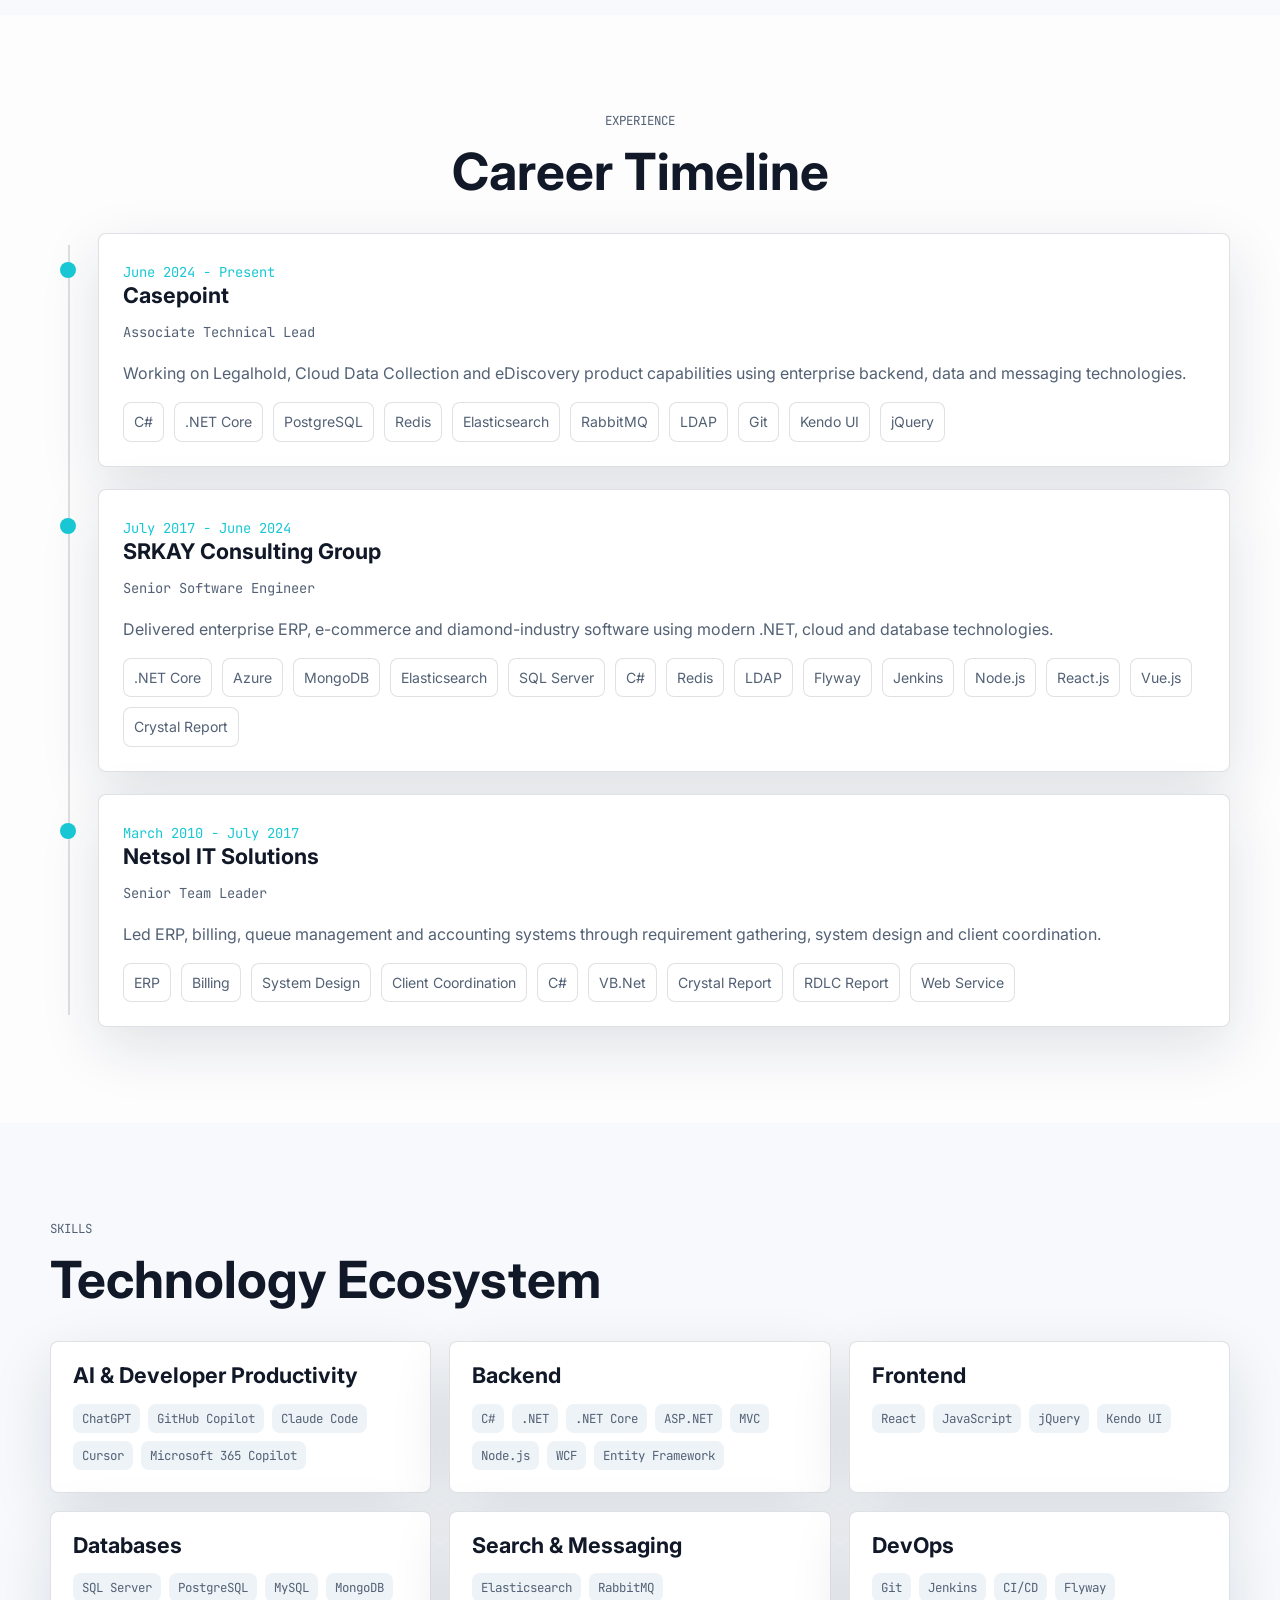
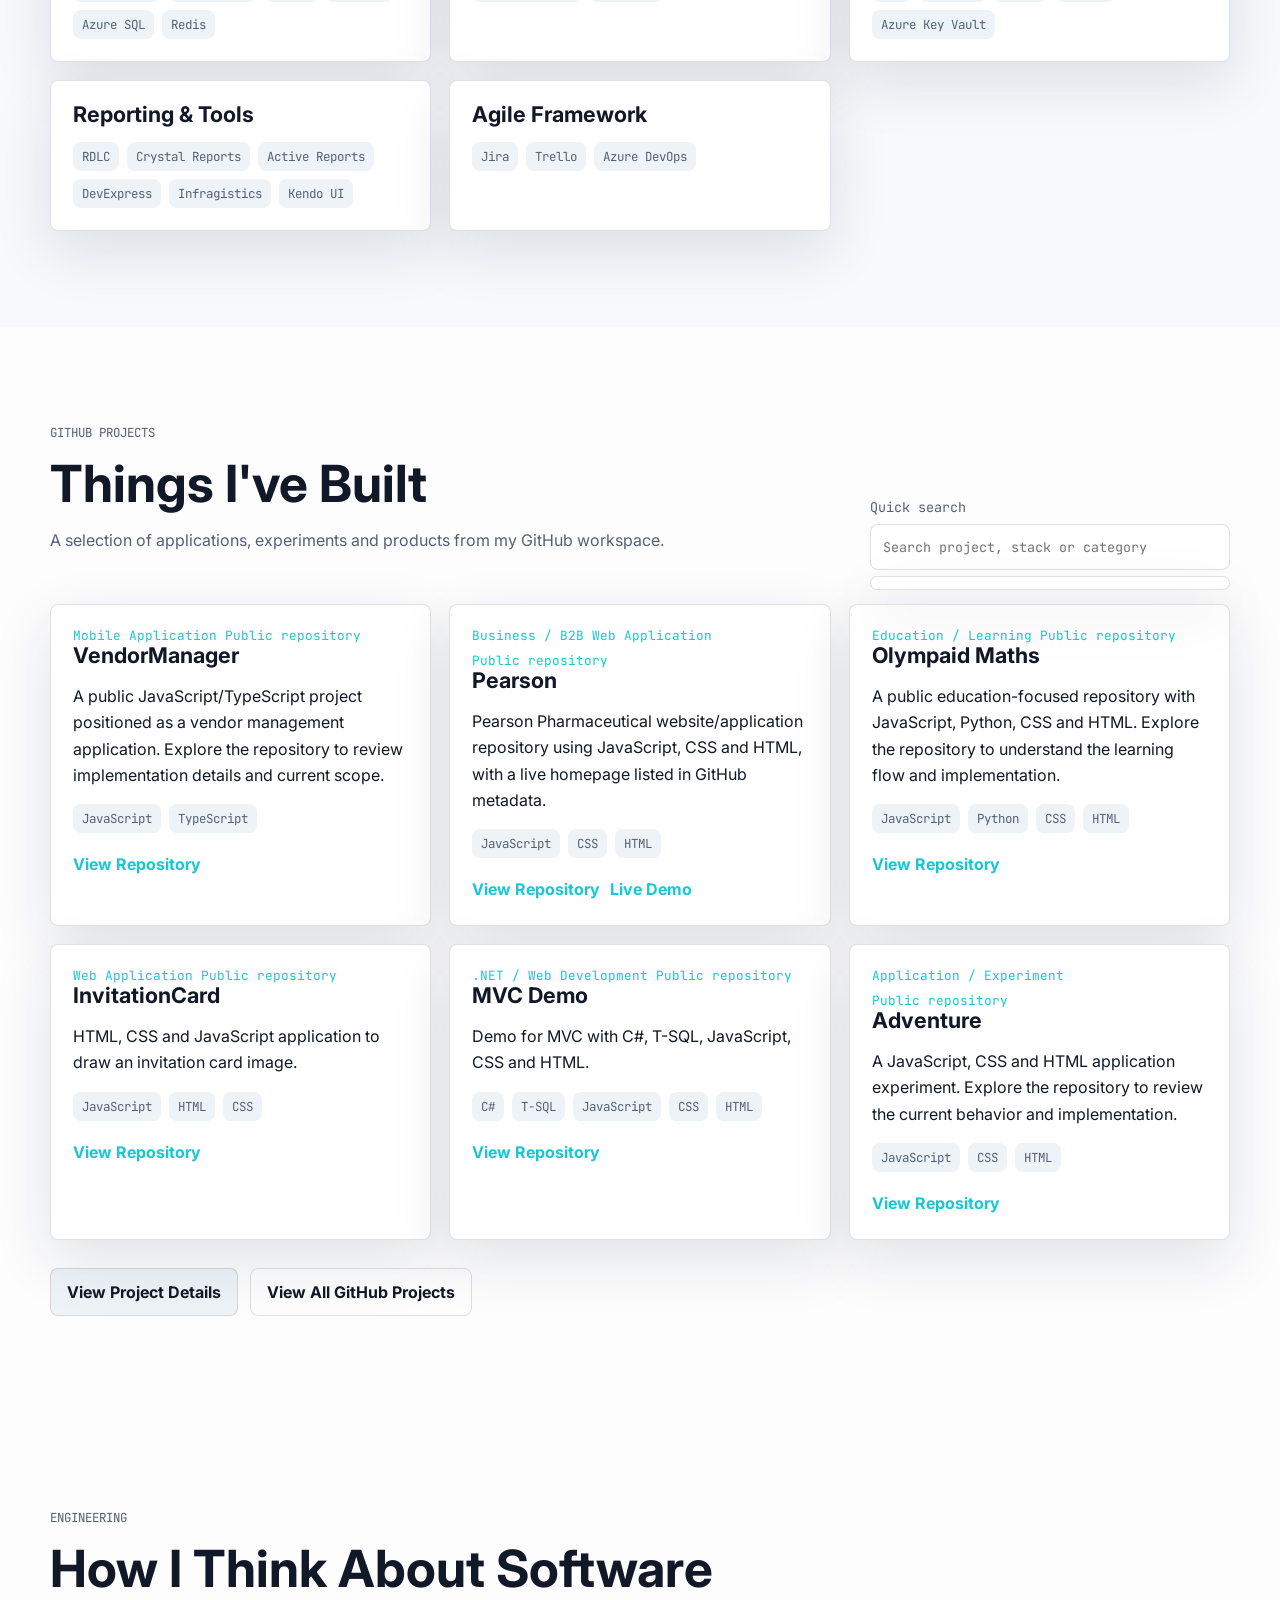
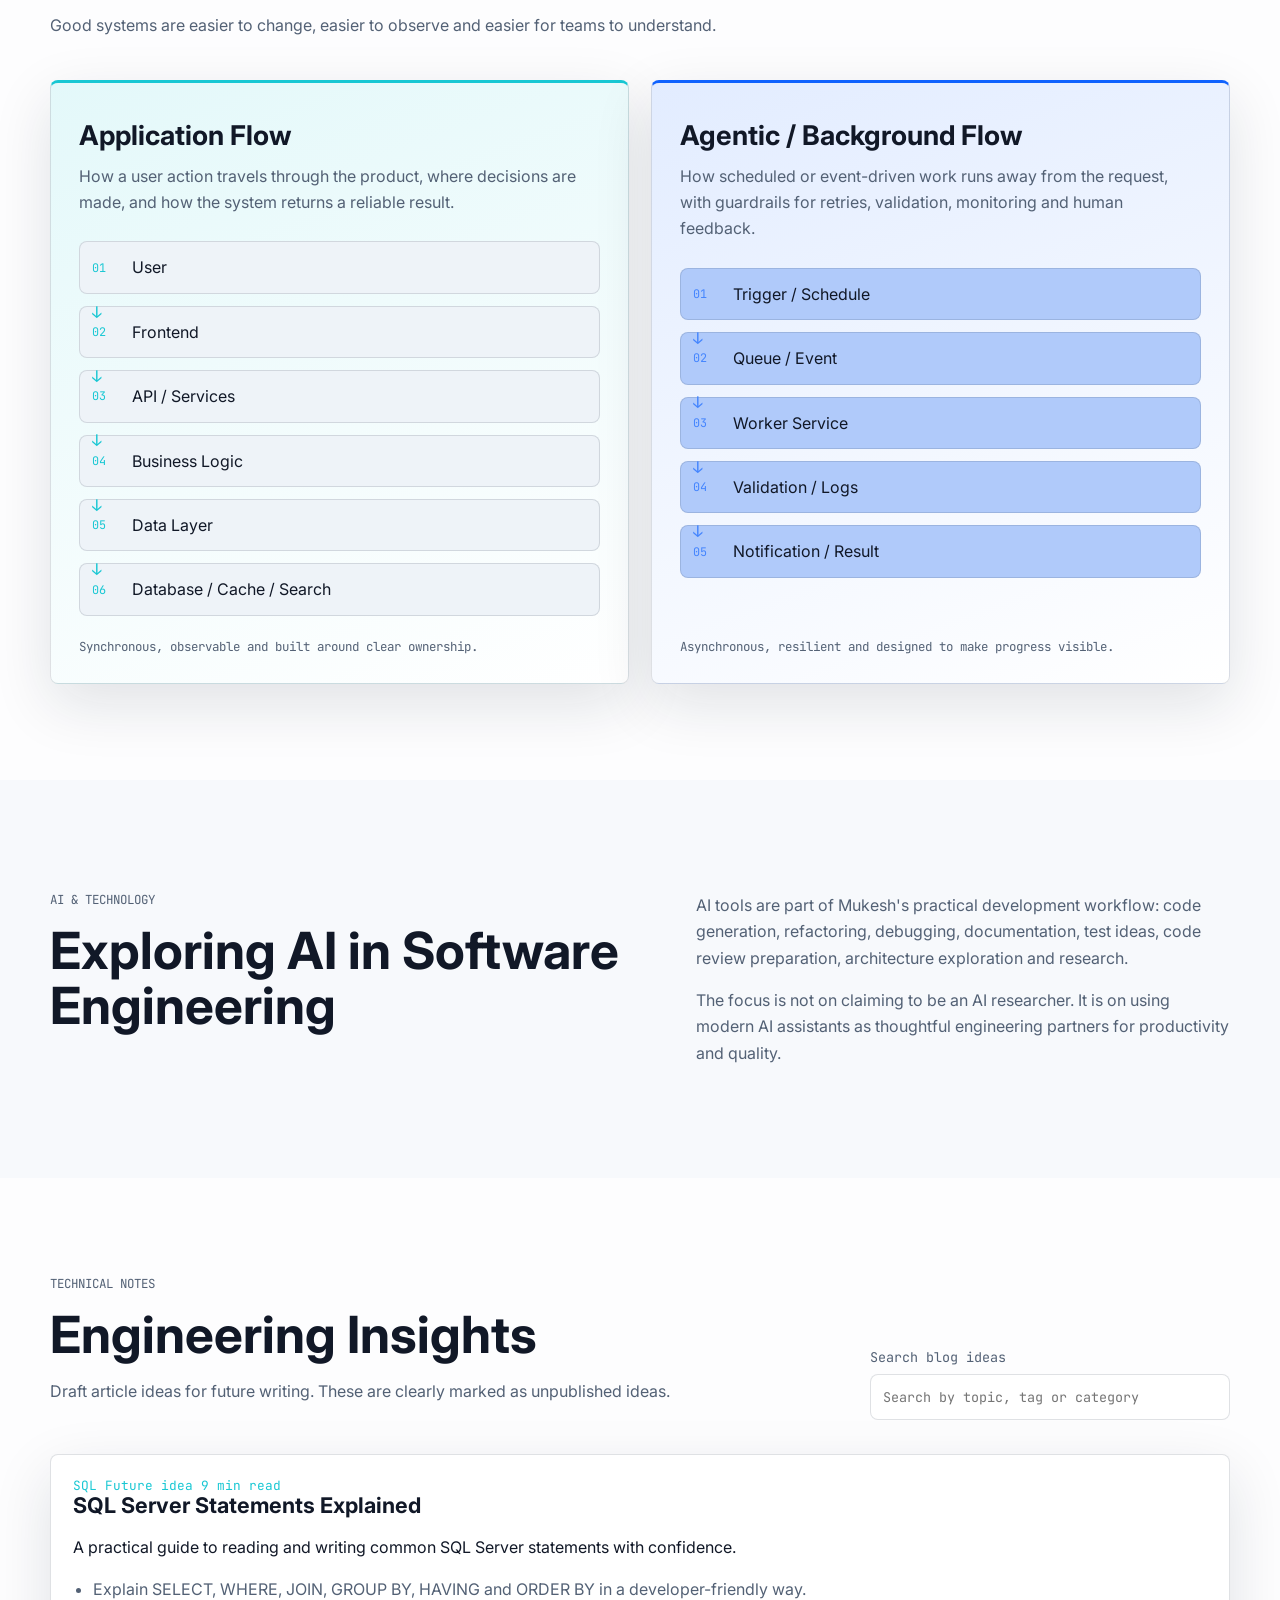
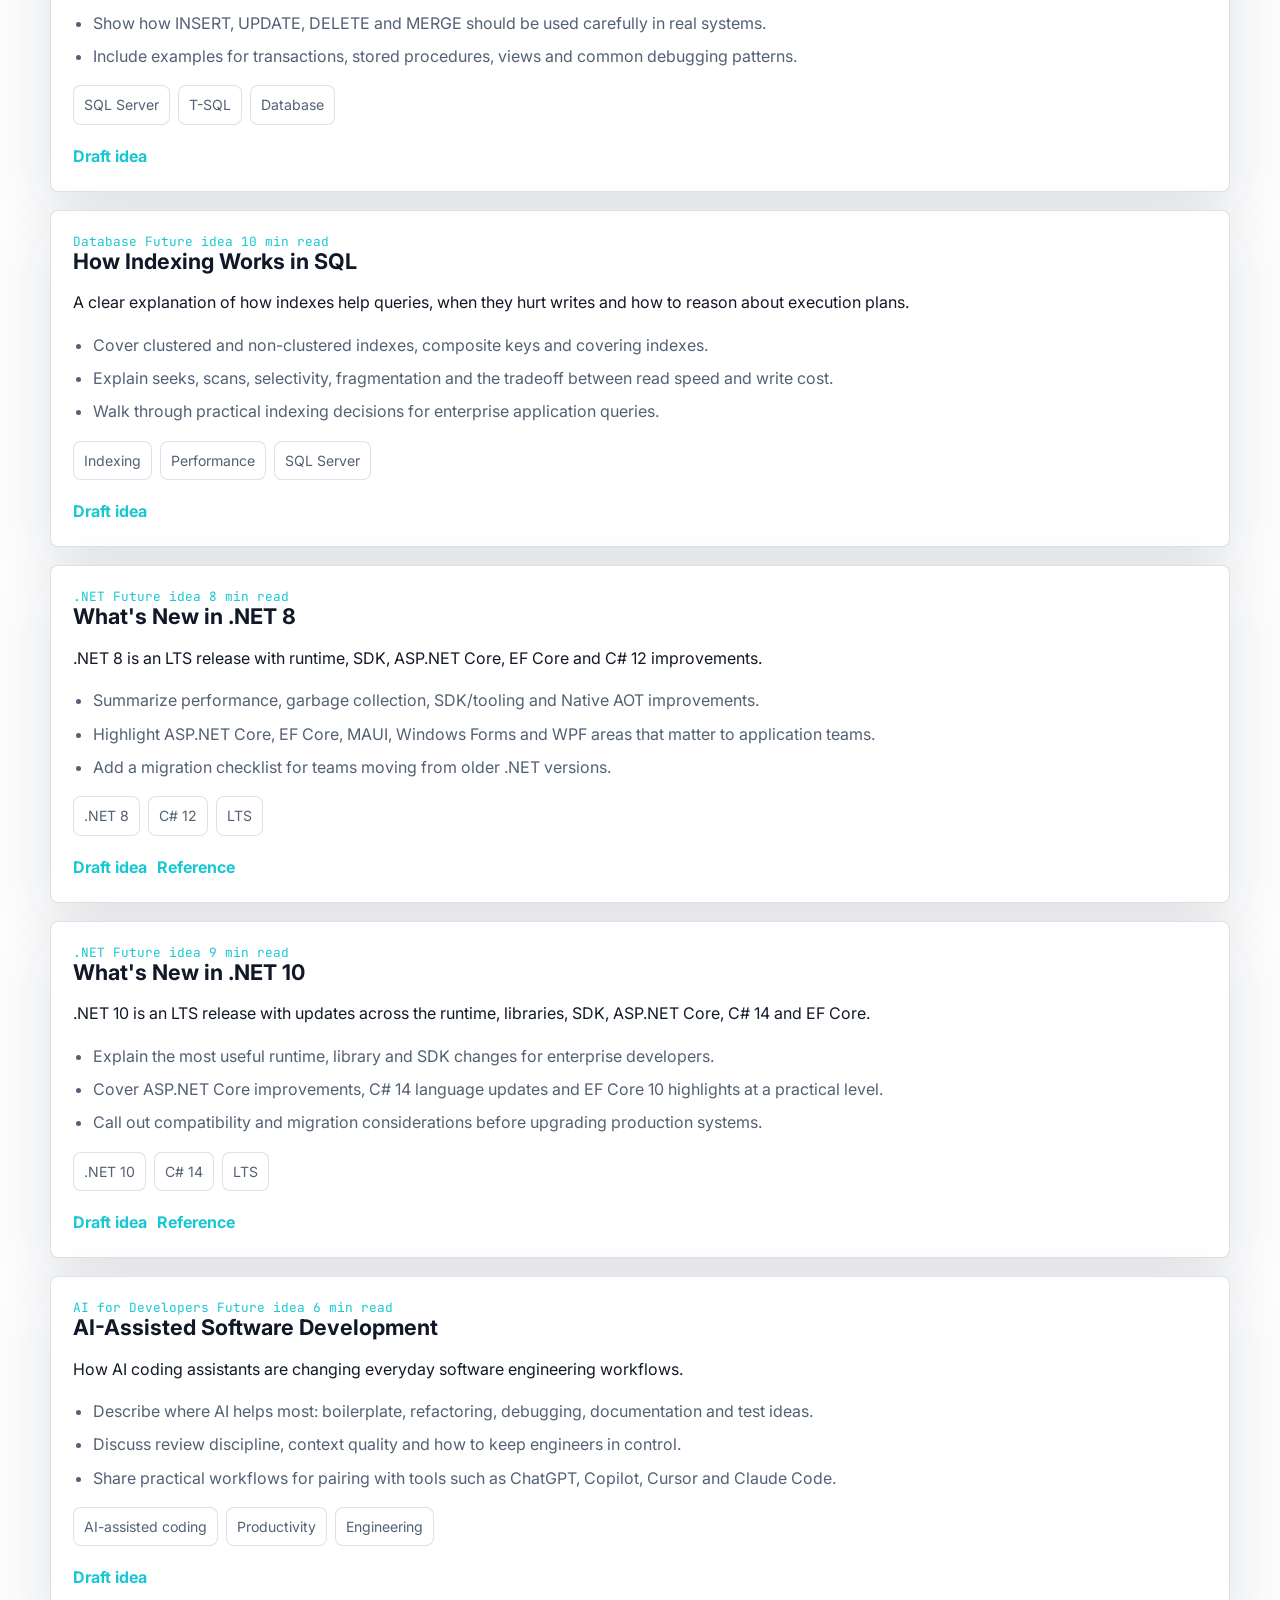
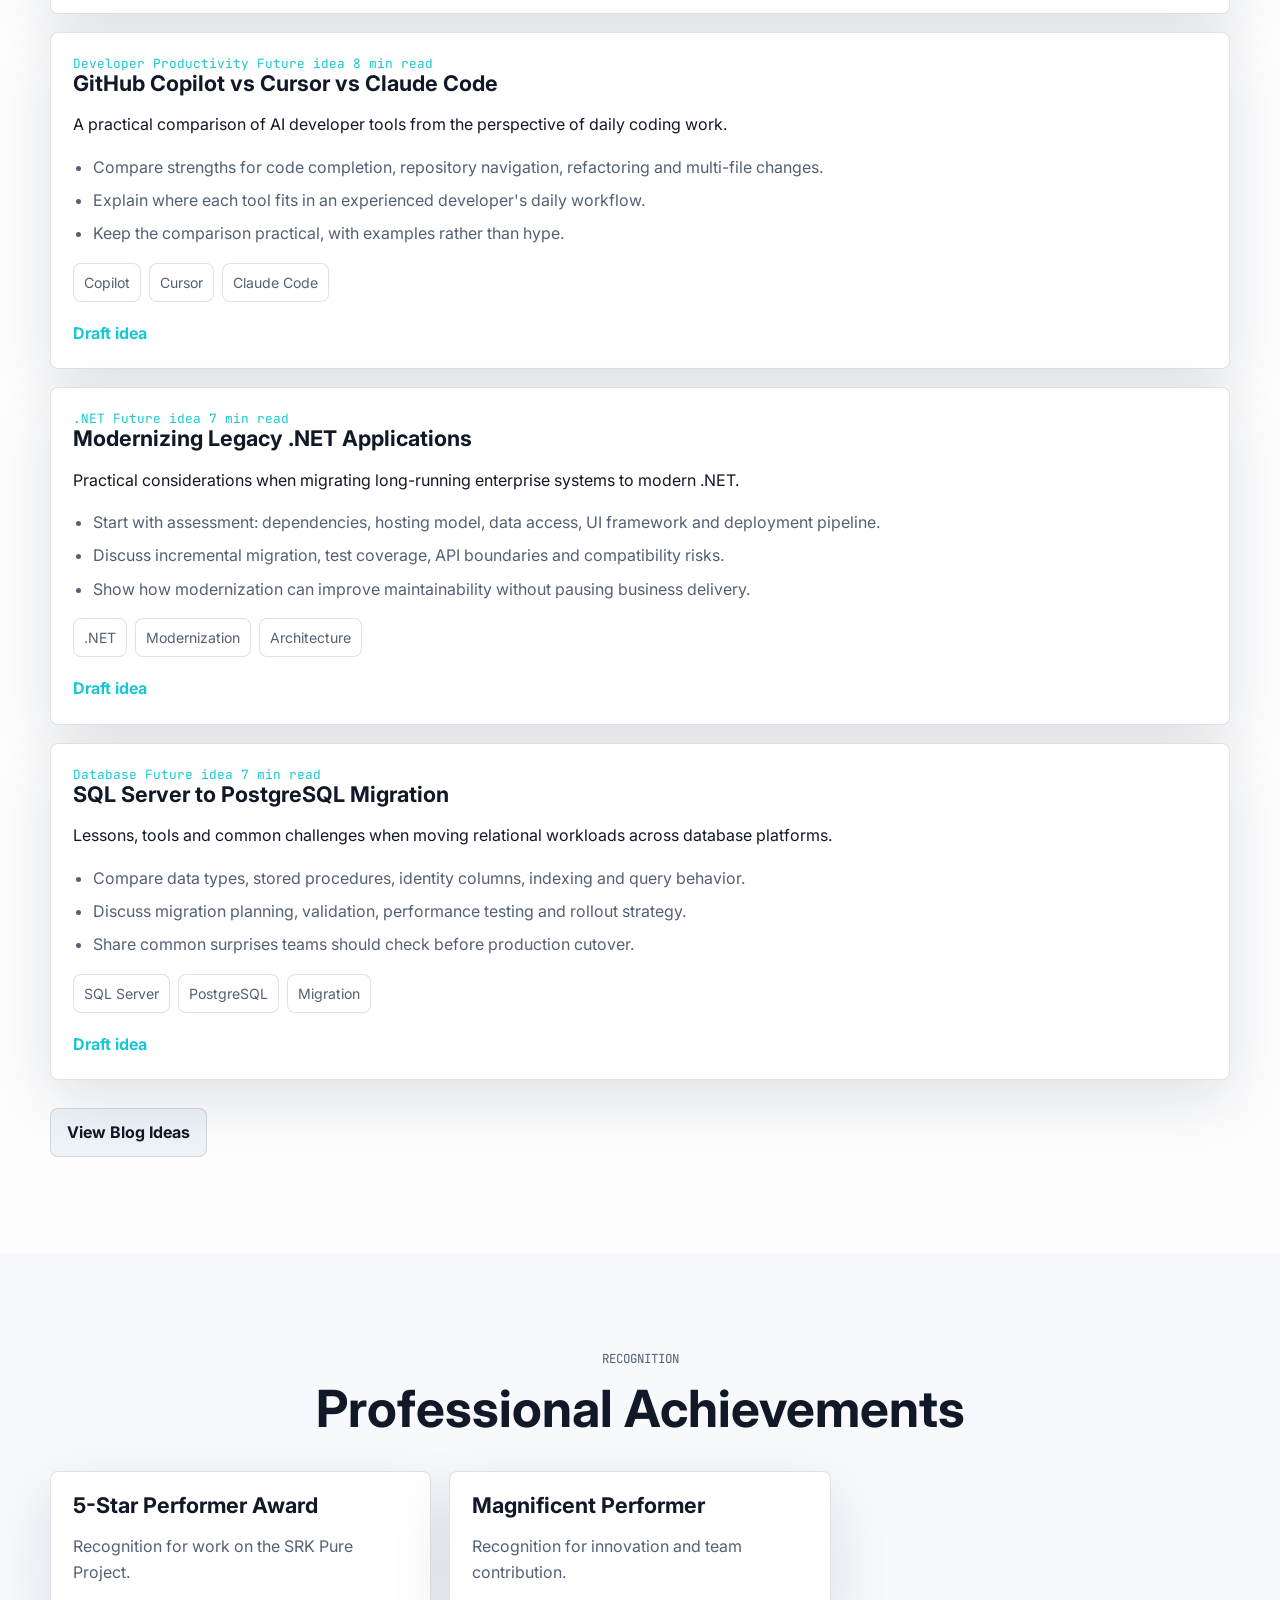
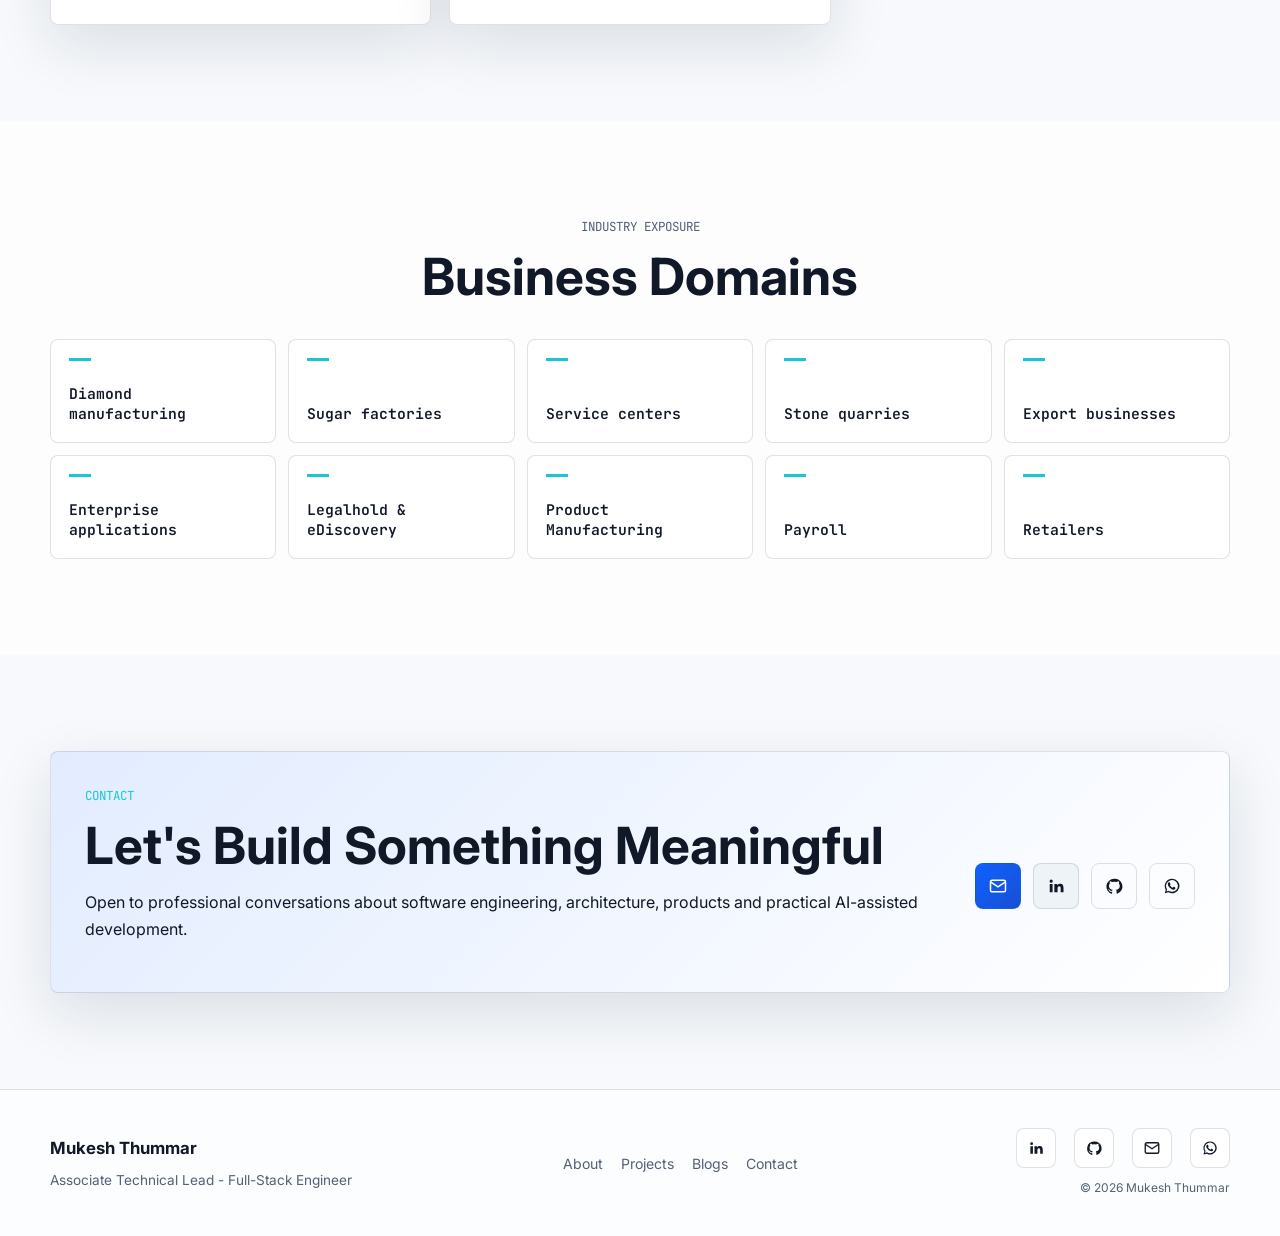
==== commit 9e2686cc: "Make comman header and footer" ====
--- a/index.html
+++ b/index.html
@@ -171,7 +171,7 @@
         </div>
         <div class="project-grid" data-projects></div>
         <div class="center action-space">
-          <a class="btn secondary" href="projects.html">View Project Details</a>
+          <a class="btn secondary" href="#projects">View Project Details</a>
           <a class="btn ghost" href="https://github.com/MukeshThummar" target="_blank" rel="noreferrer">View All GitHub Projects</a>
         </div>
       </div>
@@ -245,7 +245,7 @@
           </label>
         </div>
         <div class="blog-grid" data-blogs></div>
-        <div class="center action-space"><a class="btn secondary" href="blogs.html">View Blog Ideas</a></div>
+        <div class="center action-space"><a class="btn secondary" href="#blogs">View Blog Ideas</a></div>
       </div>
     </section>
 
--- a/css/style.css
+++ b/css/style.css
@@ -341,15 +341,6 @@
   cursor: pointer;
 }
 .filter-btn.active { color: white; background: var(--primary); border-color: var(--primary); }
-.project-art {
-  height: 116px;
-  border-radius: var(--radius);
-  margin: -4px 0 18px;
-  background:
-    linear-gradient(135deg, rgba(15,98,254,.26), rgba(24,199,211,.12)),
-    repeating-linear-gradient(90deg, transparent 0 18px, rgba(255,255,255,.05) 18px 19px),
-    var(--surface-strong);
-}
 .project-meta, .blog-meta { display: flex; flex-wrap: wrap; gap: 8px; color: var(--accent); font: 0.8rem "JetBrains Mono", monospace; }
 .project-stack, .blog-tags { display: flex; flex-wrap: wrap; gap: 8px; margin: 16px 0; }
 .blog-description {
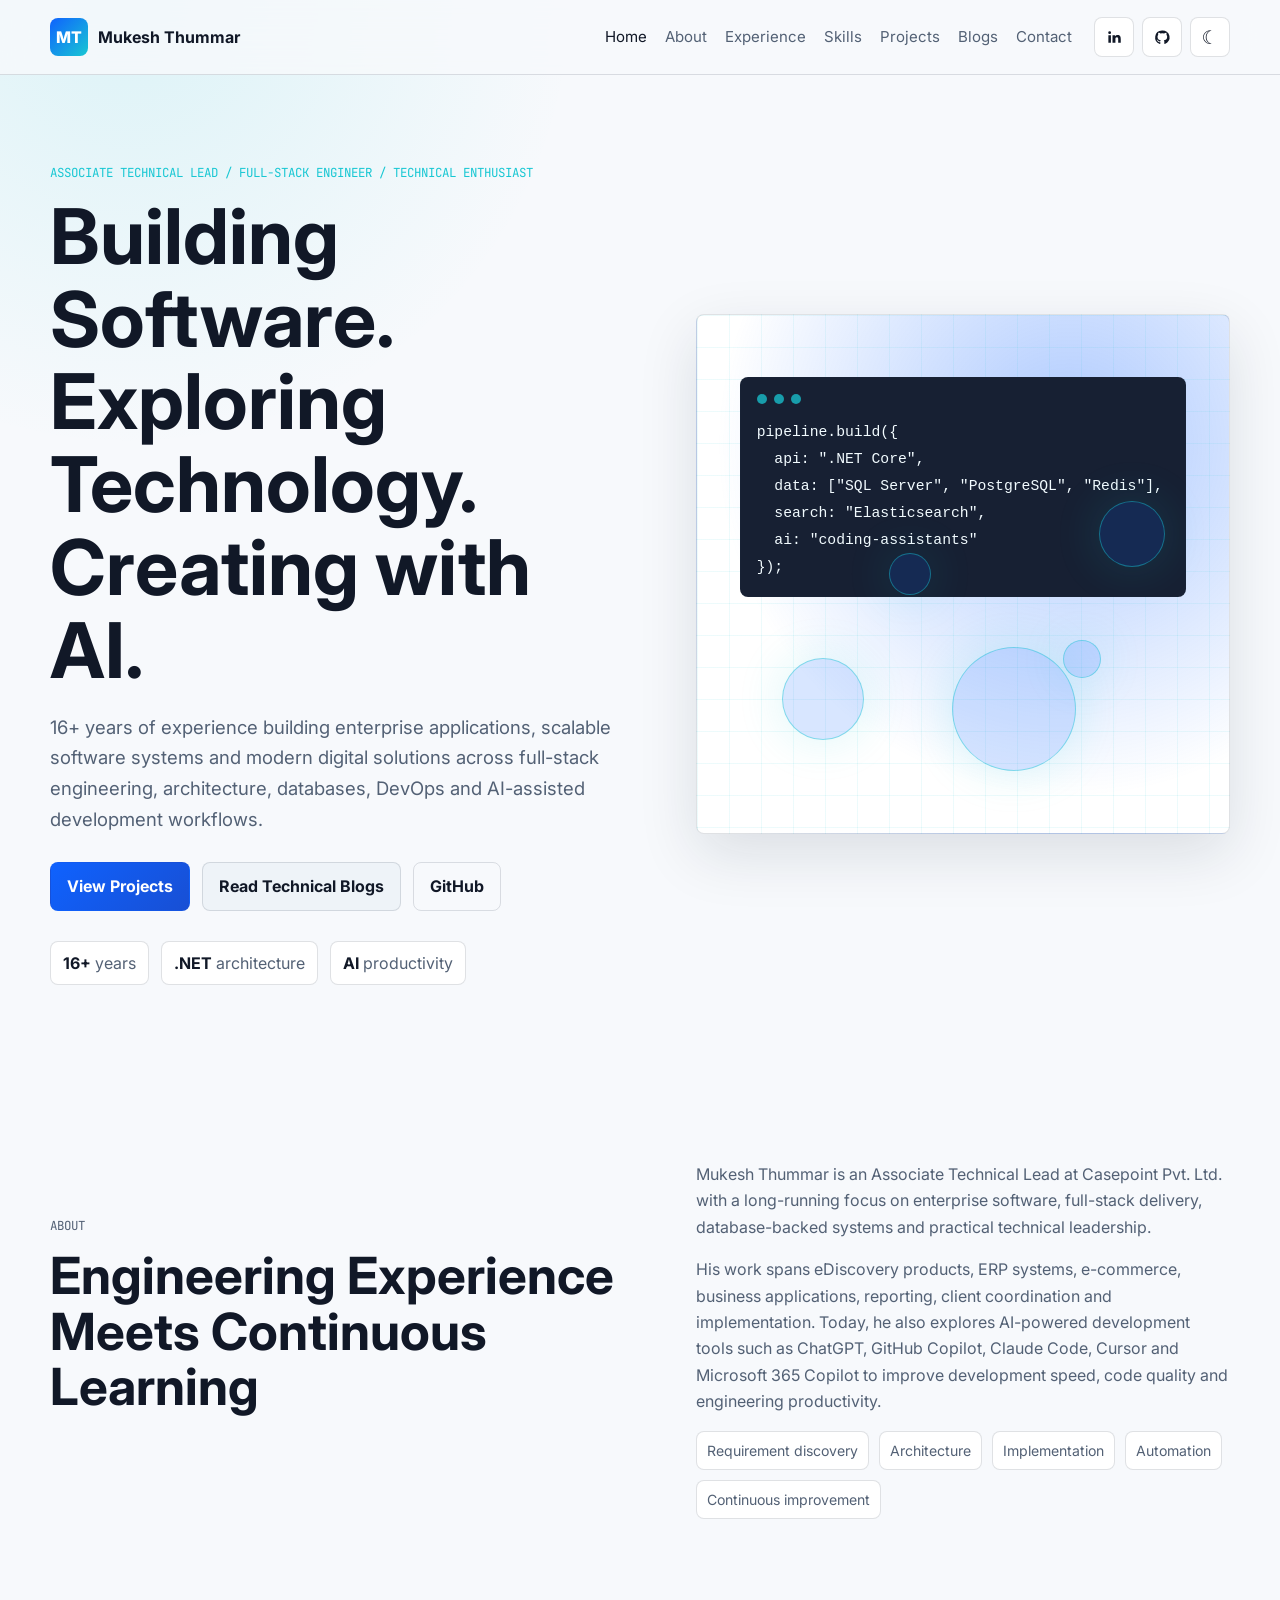
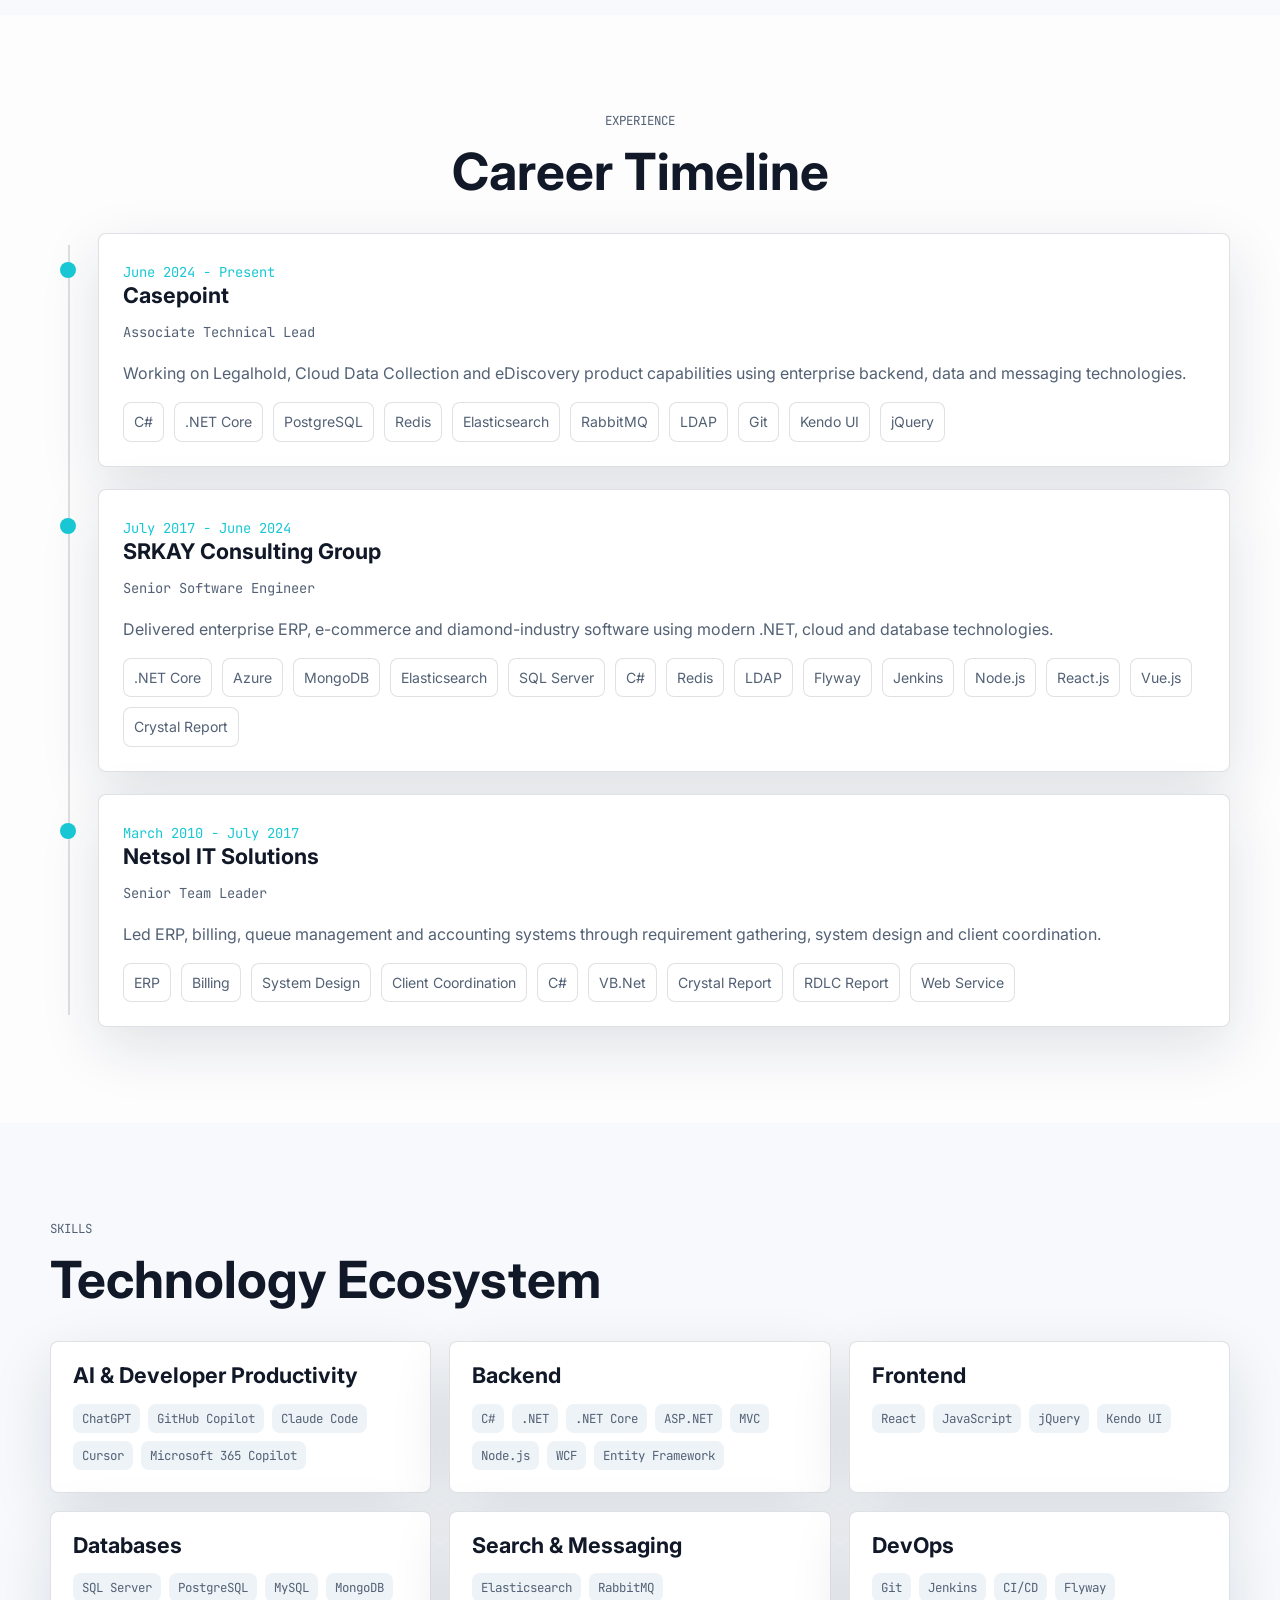
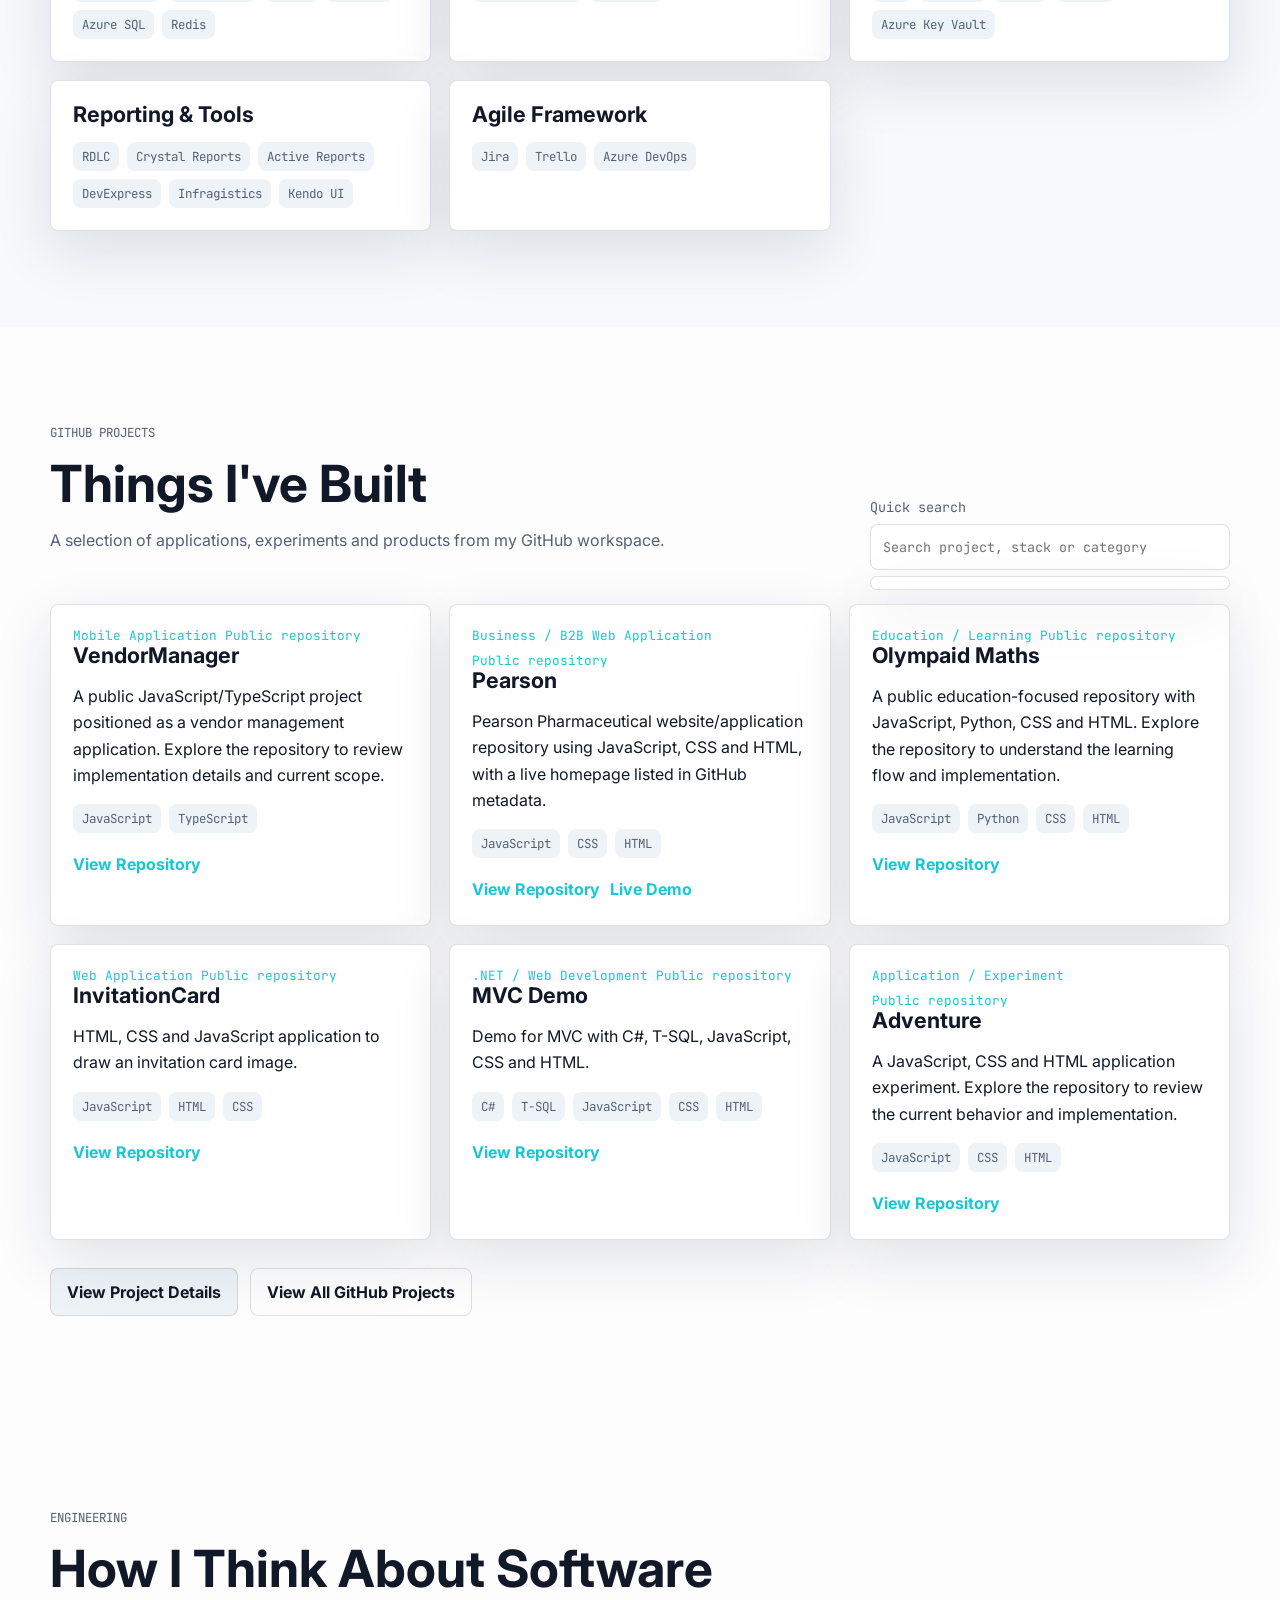
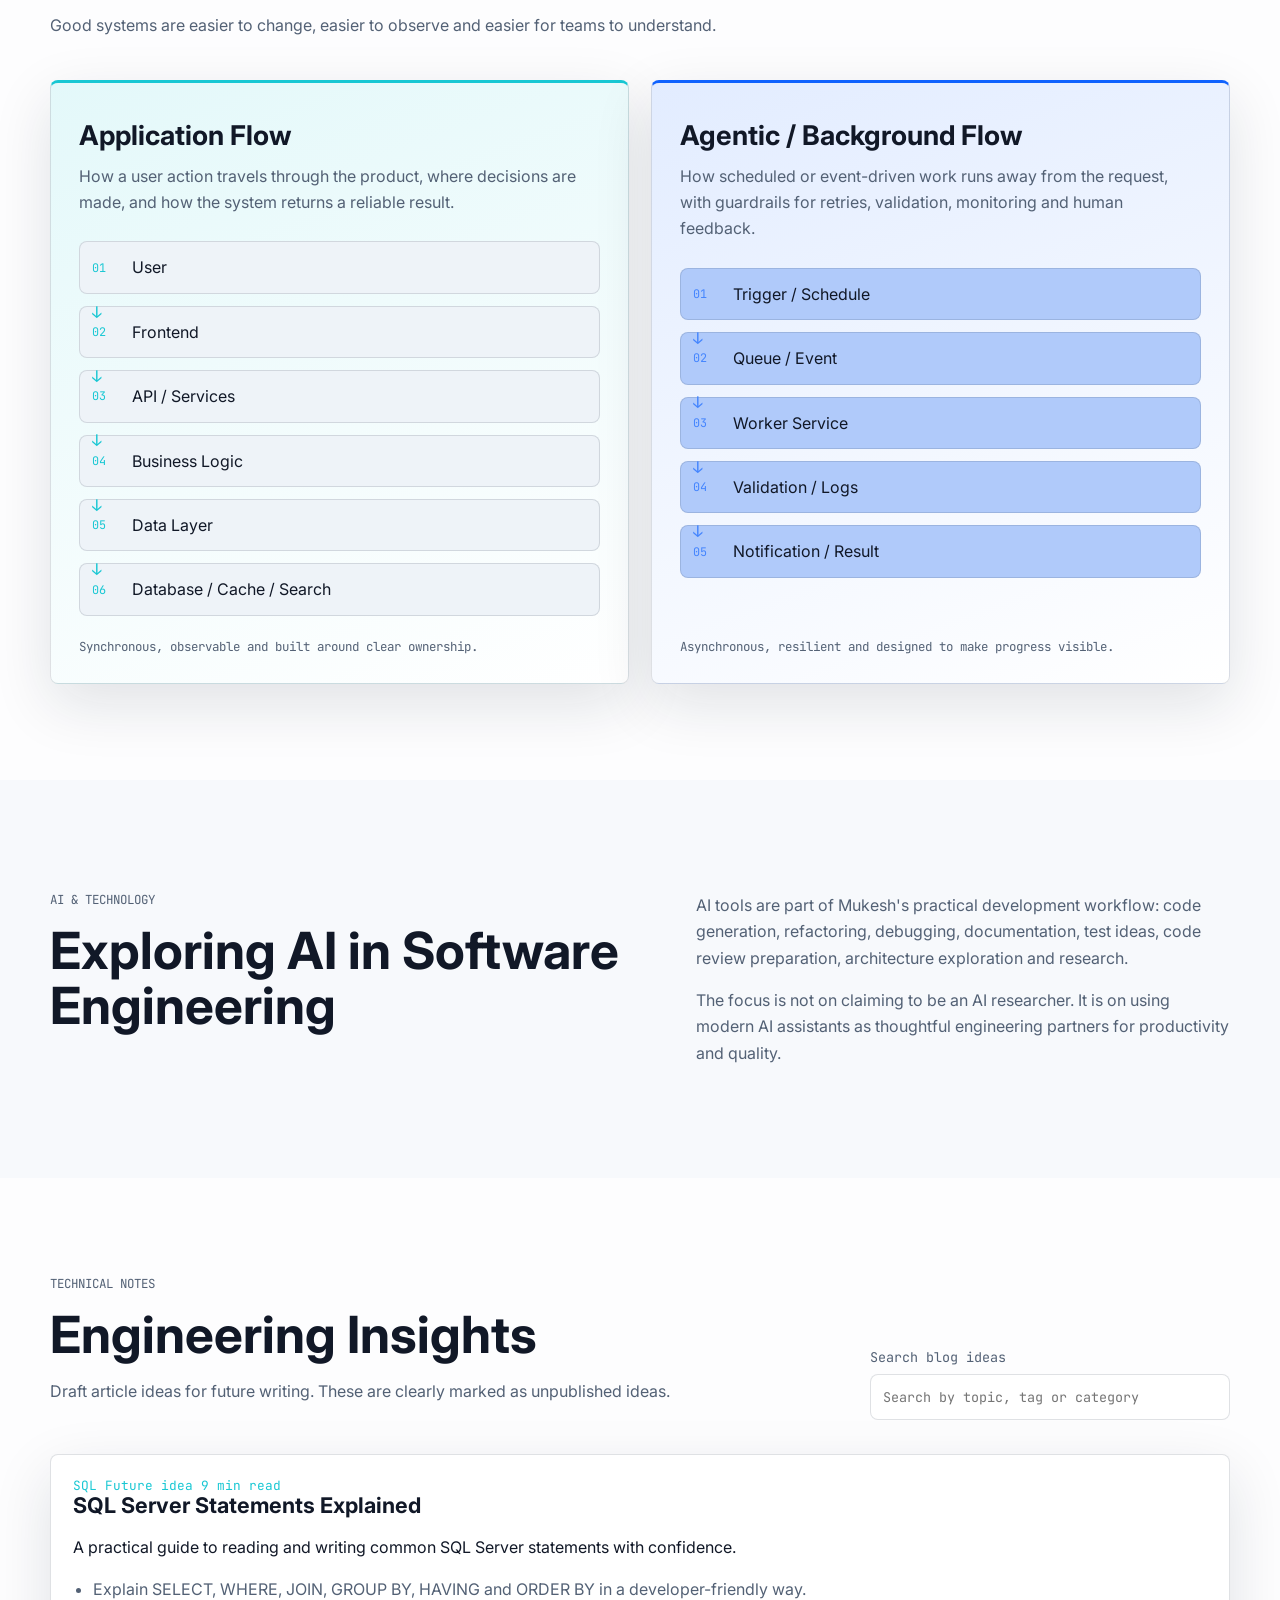
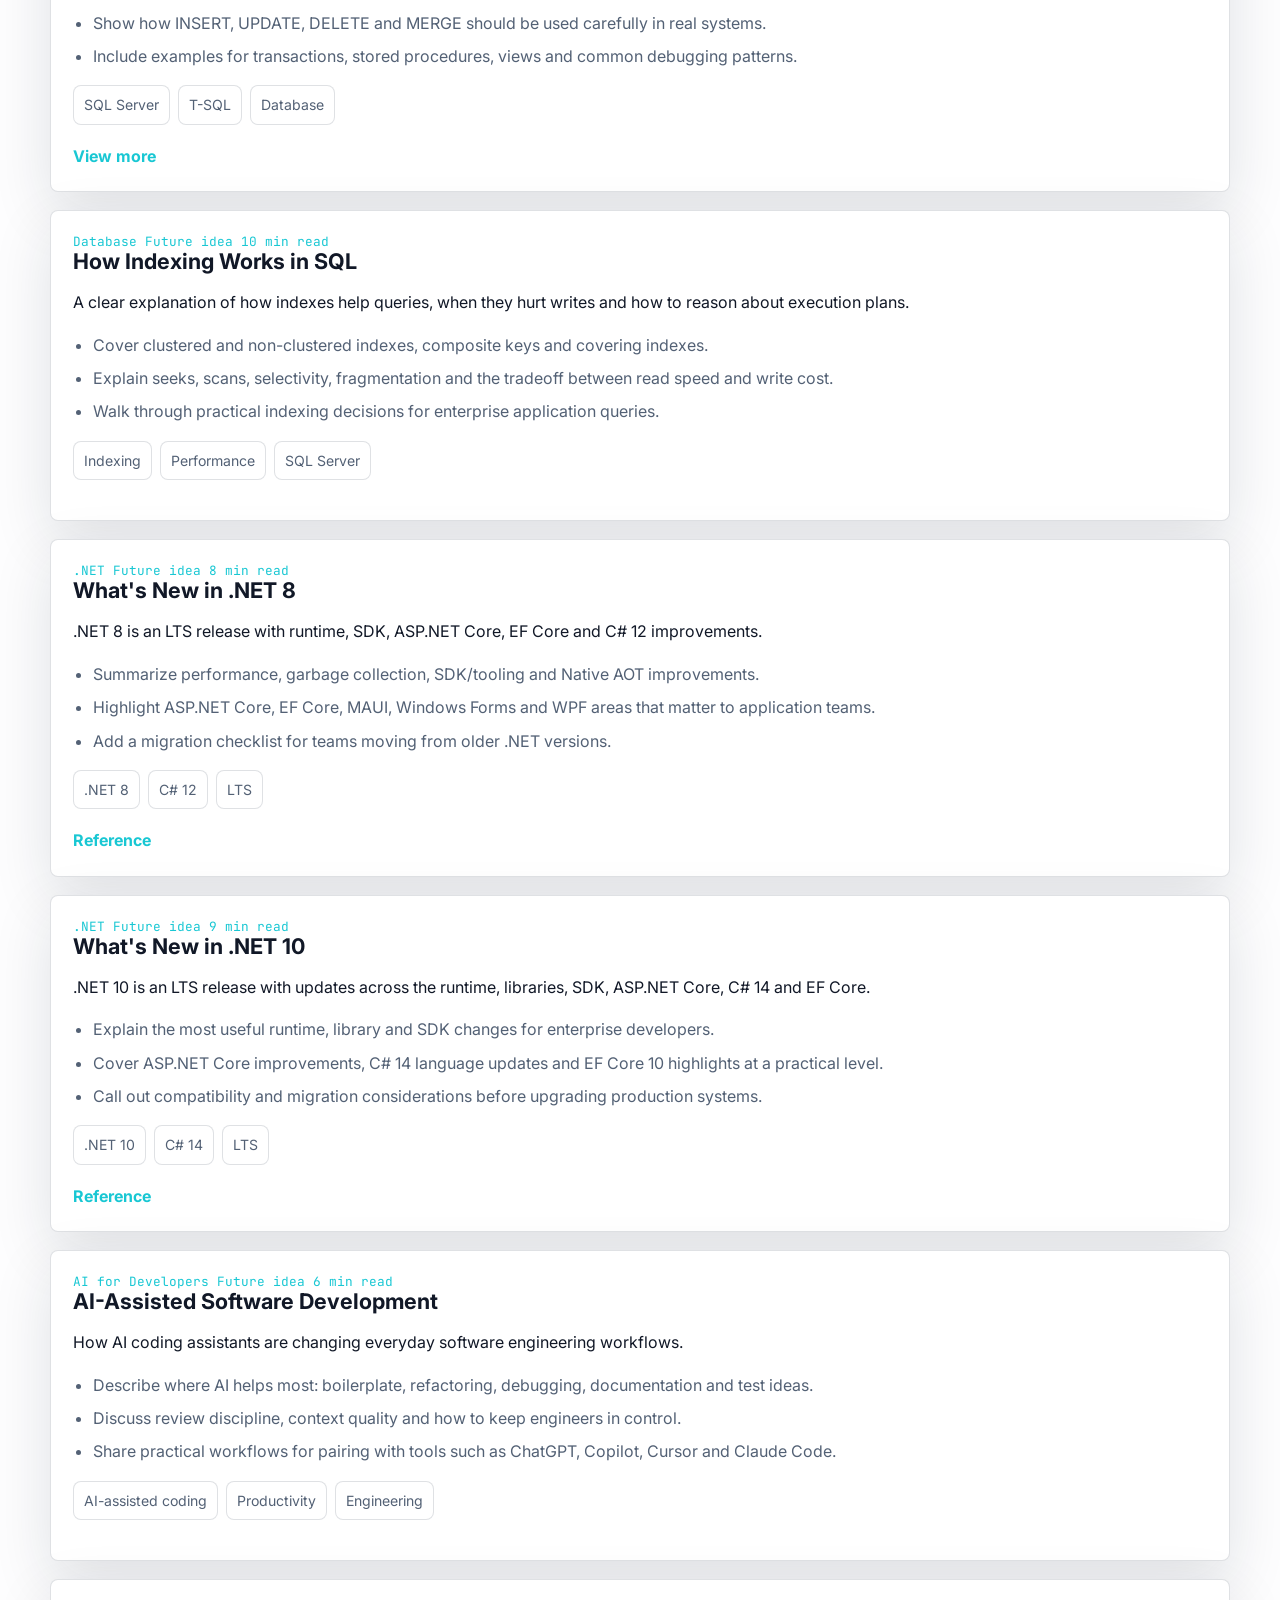
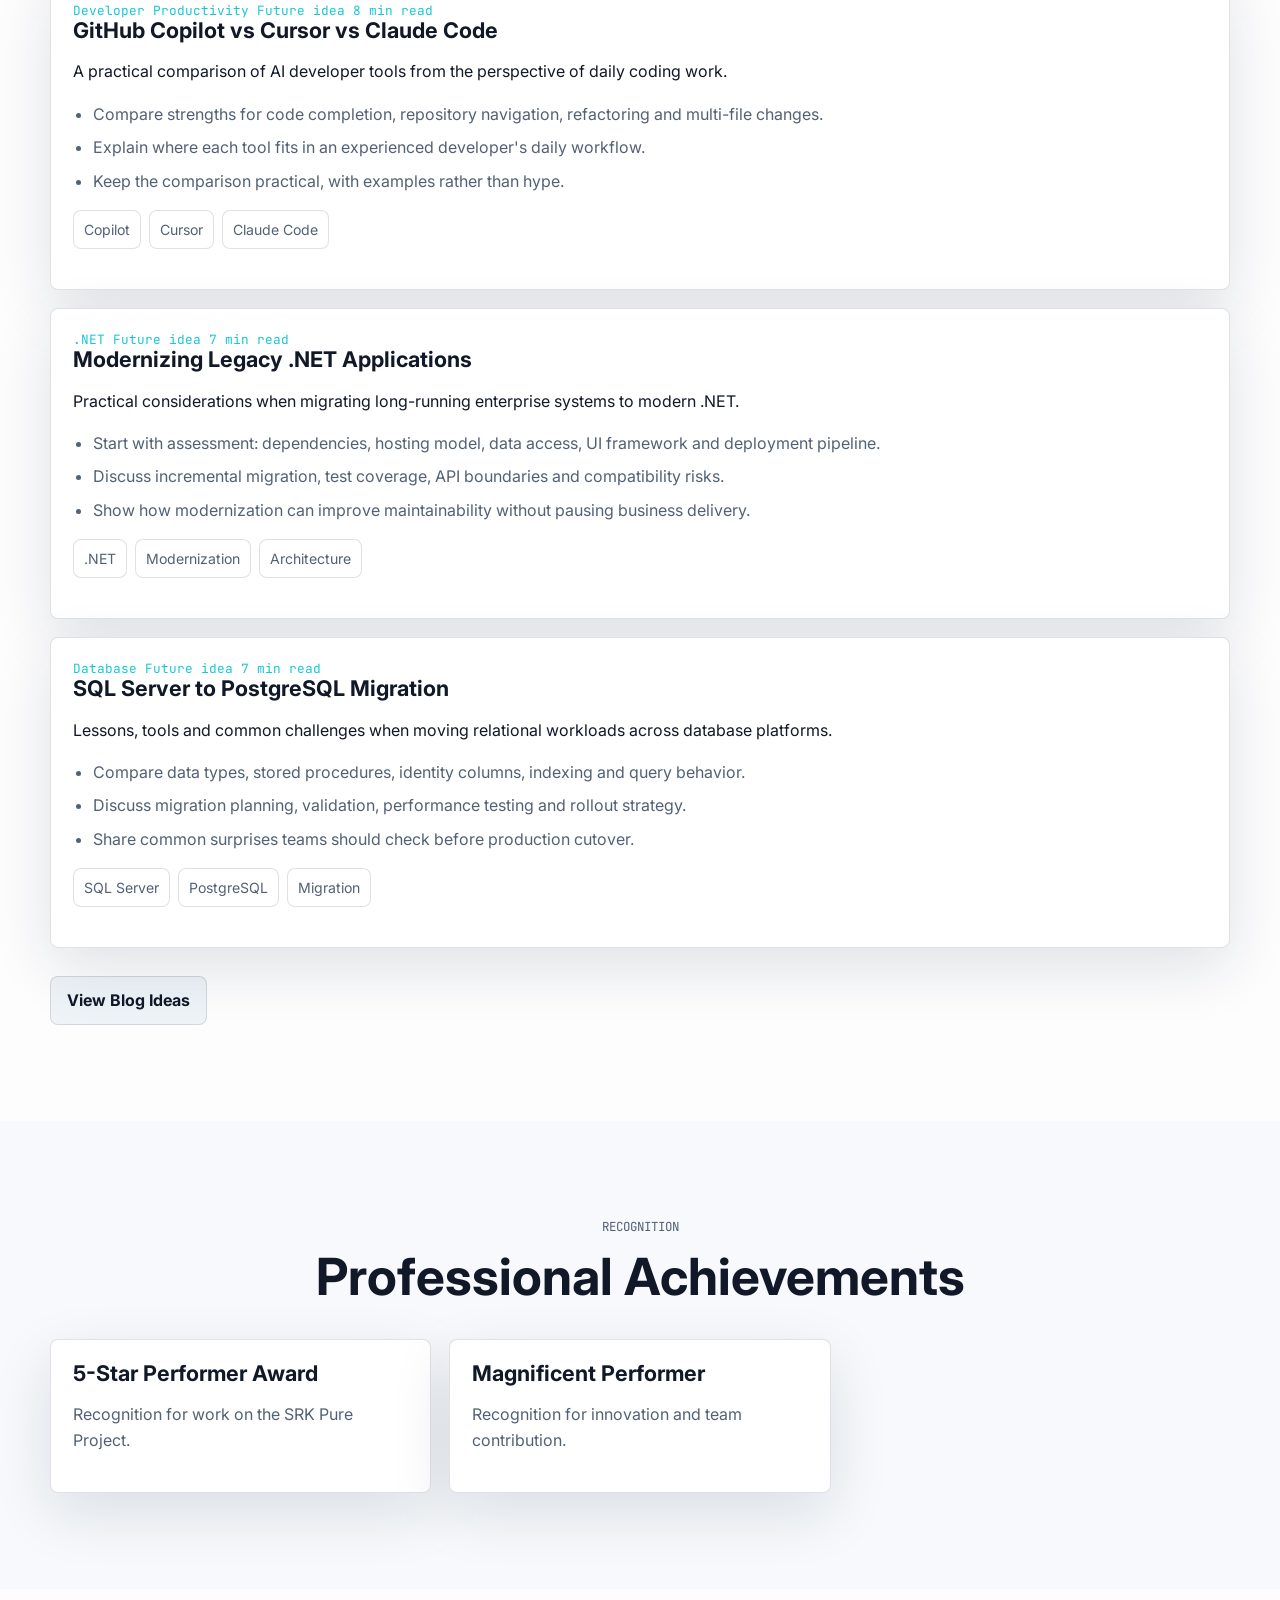
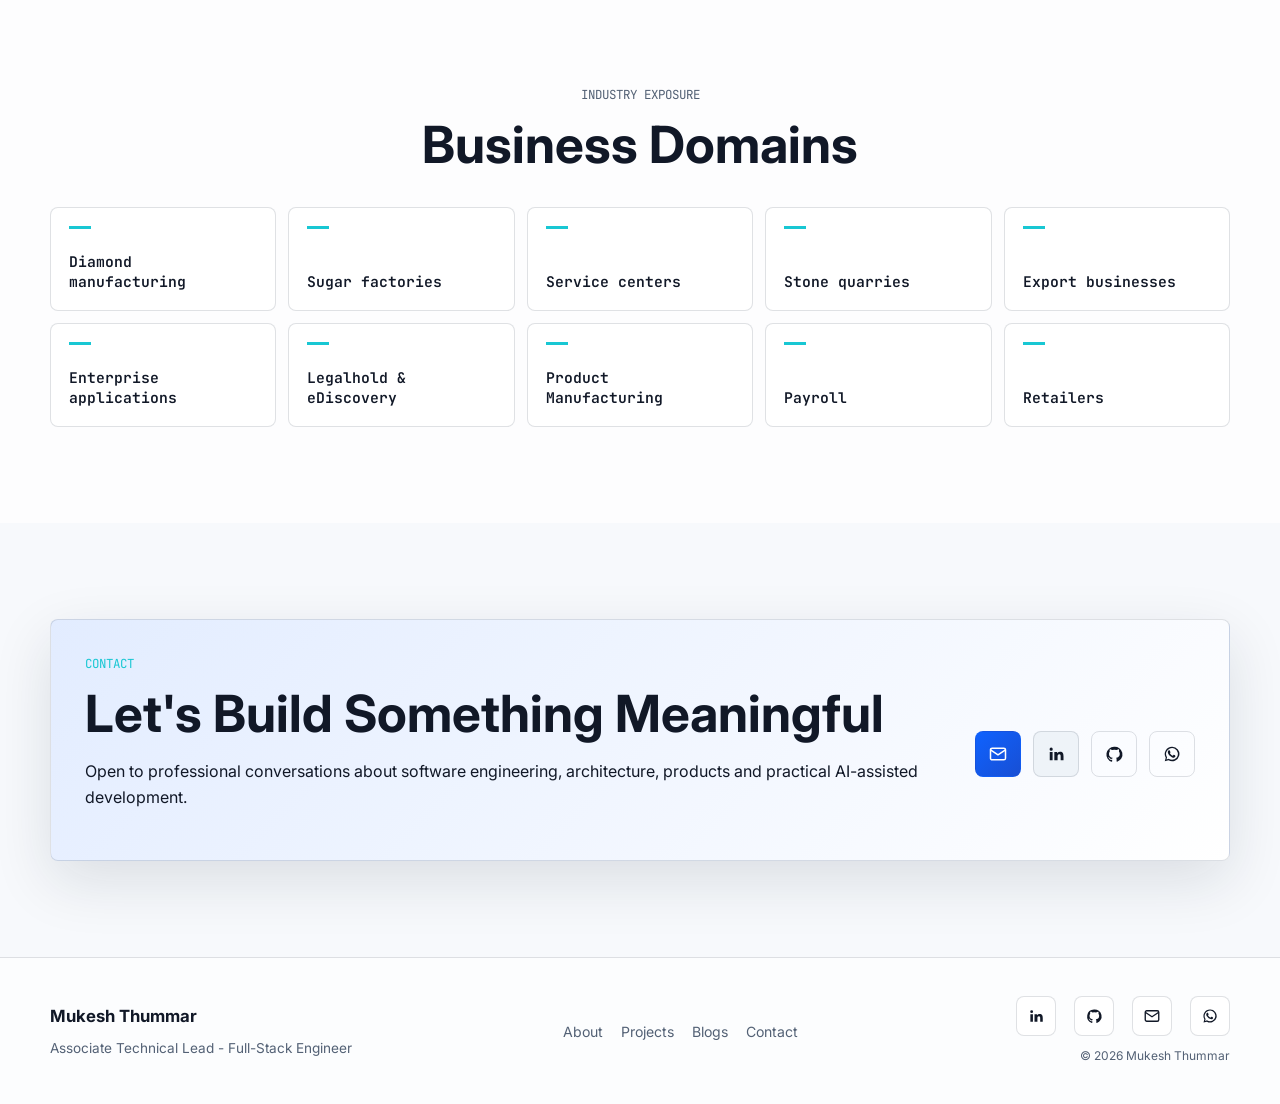
==== commit ee8d9378: "Blog : Add SQL Statement Guide" ====
--- a/index.html
+++ b/index.html
@@ -291,6 +291,18 @@
     </section>
   </main>
 
+  <dialog class="blog-dialog" data-blog-dialog aria-labelledby="blog-dialog-title">
+    <div class="blog-dialog-header">
+      <div>
+        <p class="eyebrow">Technical Guide</p>
+        <h2 id="blog-dialog-title" data-blog-dialog-title>SQL Server Statements Explained</h2>
+        <p data-blog-dialog-intro></p>
+      </div>
+      <button class="dialog-close" type="button" data-dialog-close aria-label="Close guide" title="Close">&times;</button>
+    </div>
+    <div class="guide-content" data-blog-dialog-content></div>
+  </dialog>
+
   <footer class="footer">
     <div class="wrap footer-grid">
       <div class="footer-brand"><strong>Mukesh Thummar</strong><p>Associate Technical Lead - Full-Stack Engineer</p></div>
@@ -300,6 +312,6 @@
   </footer>
   <script src="js/main.js"></script>
   <script src="js/projects.js"></script>
-  <script src="js/blogs.js"></script>
+  <script src="js/blogs.js?v=20260920-3"></script>
 </body>
 </html>
--- a/css/style.css
+++ b/css/style.css
@@ -9,6 +9,8 @@
   --text: #f5f8fb;
   --muted: #a9b6c8;
   --border: rgba(185, 205, 232, 0.16);
+  --code-background: #08111f;
+  --code-text: #d7f7ff;
   --shadow: 0 24px 80px rgba(0, 0, 0, 0.32);
   --radius: 8px;
   --wrap: min(1180px, calc(100% - 40px));
@@ -22,6 +24,8 @@
   --text: #111827;
   --muted: #536175;
   --border: rgba(31, 45, 68, 0.14);
+  --code-background: #172033;
+  --code-text: #f2fbff;
   --shadow: 0 20px 60px rgba(18, 32, 53, 0.12);
 }
 
@@ -175,11 +179,11 @@
   padding: 16px;
   border: 1px solid var(--border);
   border-radius: var(--radius);
-  background: rgba(8, 17, 31, 0.82);
+  background: var(--code-background);
 }
 .panel-bar { display: flex; gap: 7px; margin-bottom: 14px; }
 .panel-bar span { width: 10px; height: 10px; border-radius: 999px; background: var(--accent); opacity: .75; }
-pre { margin: 0; overflow: auto; color: #d7f7ff; font: 0.92rem/1.7 "JetBrains Mono", monospace; }
+pre { margin: 0; overflow: auto; color: var(--code-text); font: 0.92rem/1.7 "JetBrains Mono", monospace; }
 .network-orbit span {
   position: absolute;
   width: 82px;
@@ -350,7 +354,53 @@
 }
 .blog-description li + li { margin-top: 7px; }
 .card-actions { display: flex; gap: 10px; flex-wrap: wrap; margin-top: 18px; }
-.card-actions a { color: var(--accent); font-weight: 700; }
+.card-actions a, .blog-more { color: var(--accent); font-weight: 700; }
+.blog-more { padding: 0; border: 0; background: transparent; cursor: pointer; }
+.blog-more:hover { color: var(--text); }
+
+.blog-dialog {
+  display: flex;
+  flex-direction: column;
+  width: calc(100vw - 24px);
+  max-width: none;
+  height: calc(100vh - 24px);
+  max-height: none;
+  padding: 0;
+  border: 1px solid var(--border);
+  border-radius: var(--radius);
+  background: var(--surface);
+  color: var(--text);
+  box-shadow: var(--shadow);
+}
+.blog-dialog:not([open]) { display: none; }
+.blog-dialog::backdrop { background: rgba(3, 9, 18, .76); backdrop-filter: blur(5px); }
+.blog-dialog-header { display: flex; flex: 0 0 auto; justify-content: space-between; gap: 24px; padding: 30px 32px 22px; border-bottom: 1px solid var(--border); }
+.blog-dialog-header h2 { font-size: clamp(1.8rem, 4vw, 2.8rem); }
+.blog-dialog-header p:last-child { max-width: 680px; margin-bottom: 0; color: var(--muted); }
+.dialog-close { width: 40px; height: 40px; flex: 0 0 auto; border: 1px solid var(--border); border-radius: var(--radius); background: var(--surface-strong); color: var(--text); cursor: pointer; font-size: 1.5rem; line-height: 1; }
+.dialog-close:hover { border-color: var(--accent); color: var(--accent); }
+.guide-content { min-height: 0; padding: 8px 32px 32px; overflow-y: auto; }
+.guide-section { padding: 24px 0; border-bottom: 1px solid var(--border); }
+.guide-section:last-child { border-bottom: 0; }
+.guide-section h3 { font-size: 1.25rem; }
+.guide-section p { color: var(--muted); }
+.guide-section strong { color: var(--text); }
+.guide-section pre { margin: 16px 0; padding: 16px; border: 1px solid var(--border); border-radius: var(--radius); background: var(--code-background); color: var(--code-text); white-space: pre-wrap; }
+.guide-section code { color: inherit; }
+
+@media (max-width: 760px) {
+  .blog-dialog {
+    width: calc(100vw - 12px);
+    height: calc(100vh - 12px);
+    border-radius: 6px;
+  }
+  .blog-dialog-header { gap: 12px; padding: 22px 18px 16px; }
+  .blog-dialog-header h2 { font-size: 1.7rem; }
+  .dialog-close { width: 36px; height: 36px; }
+  .guide-content { padding: 4px 18px 22px; }
+  .guide-section { padding: 20px 0; }
+  .guide-section pre { padding: 12px; font-size: .75rem; }
+}
 
 .engineering-heading { max-width: 720px; margin-bottom: 42px; }
 .flow-board {
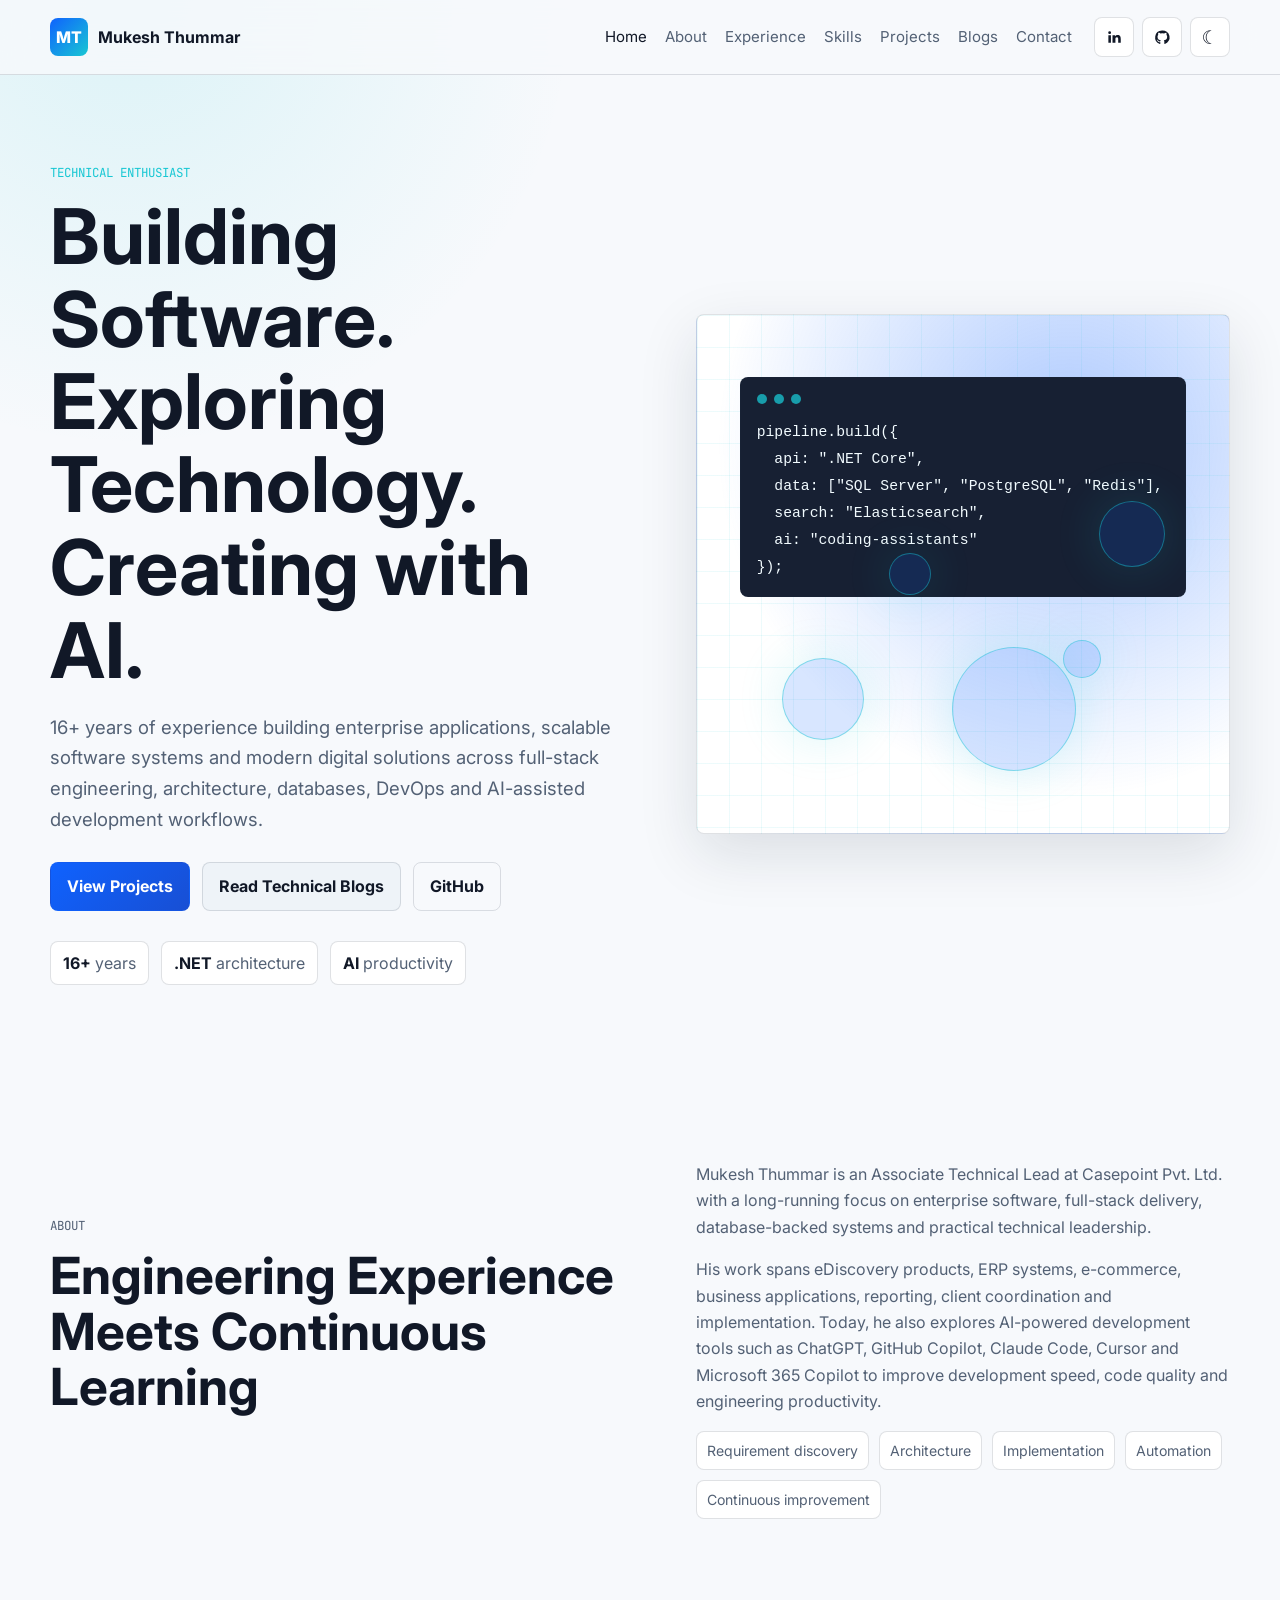
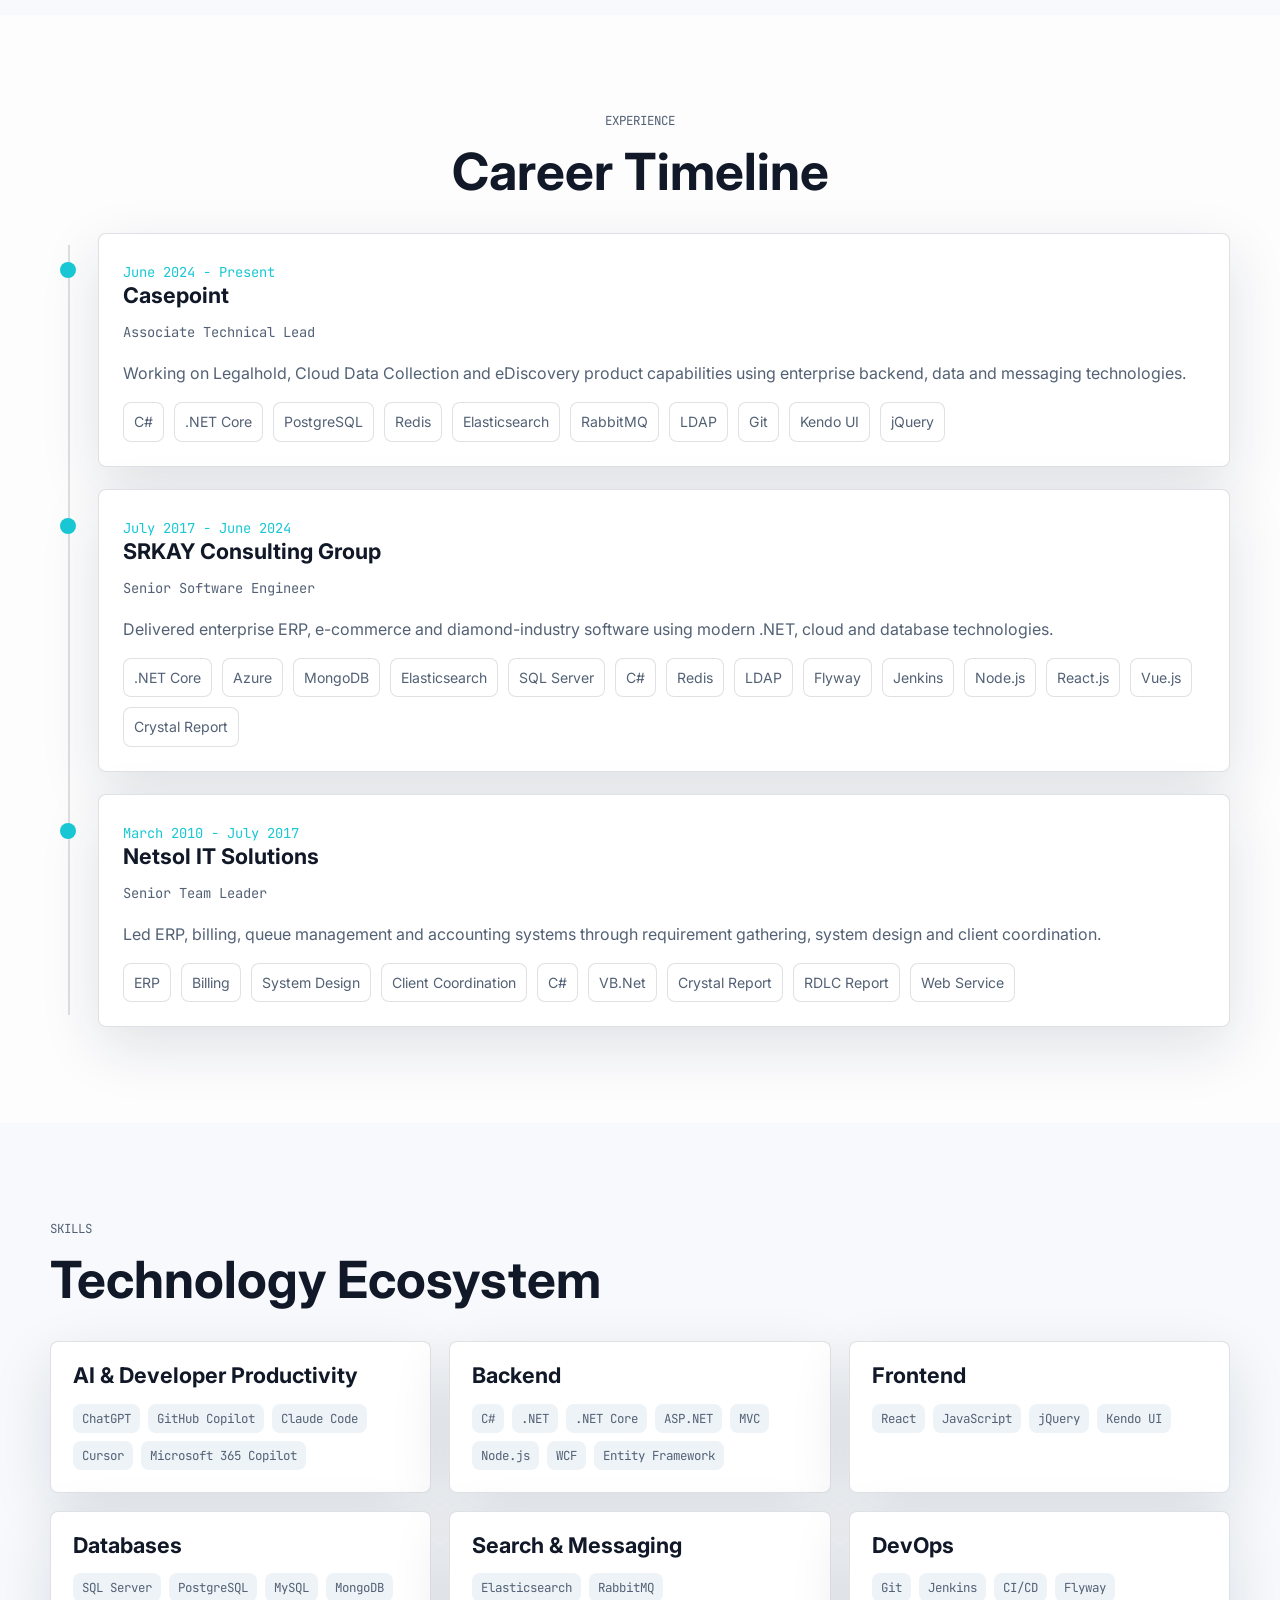
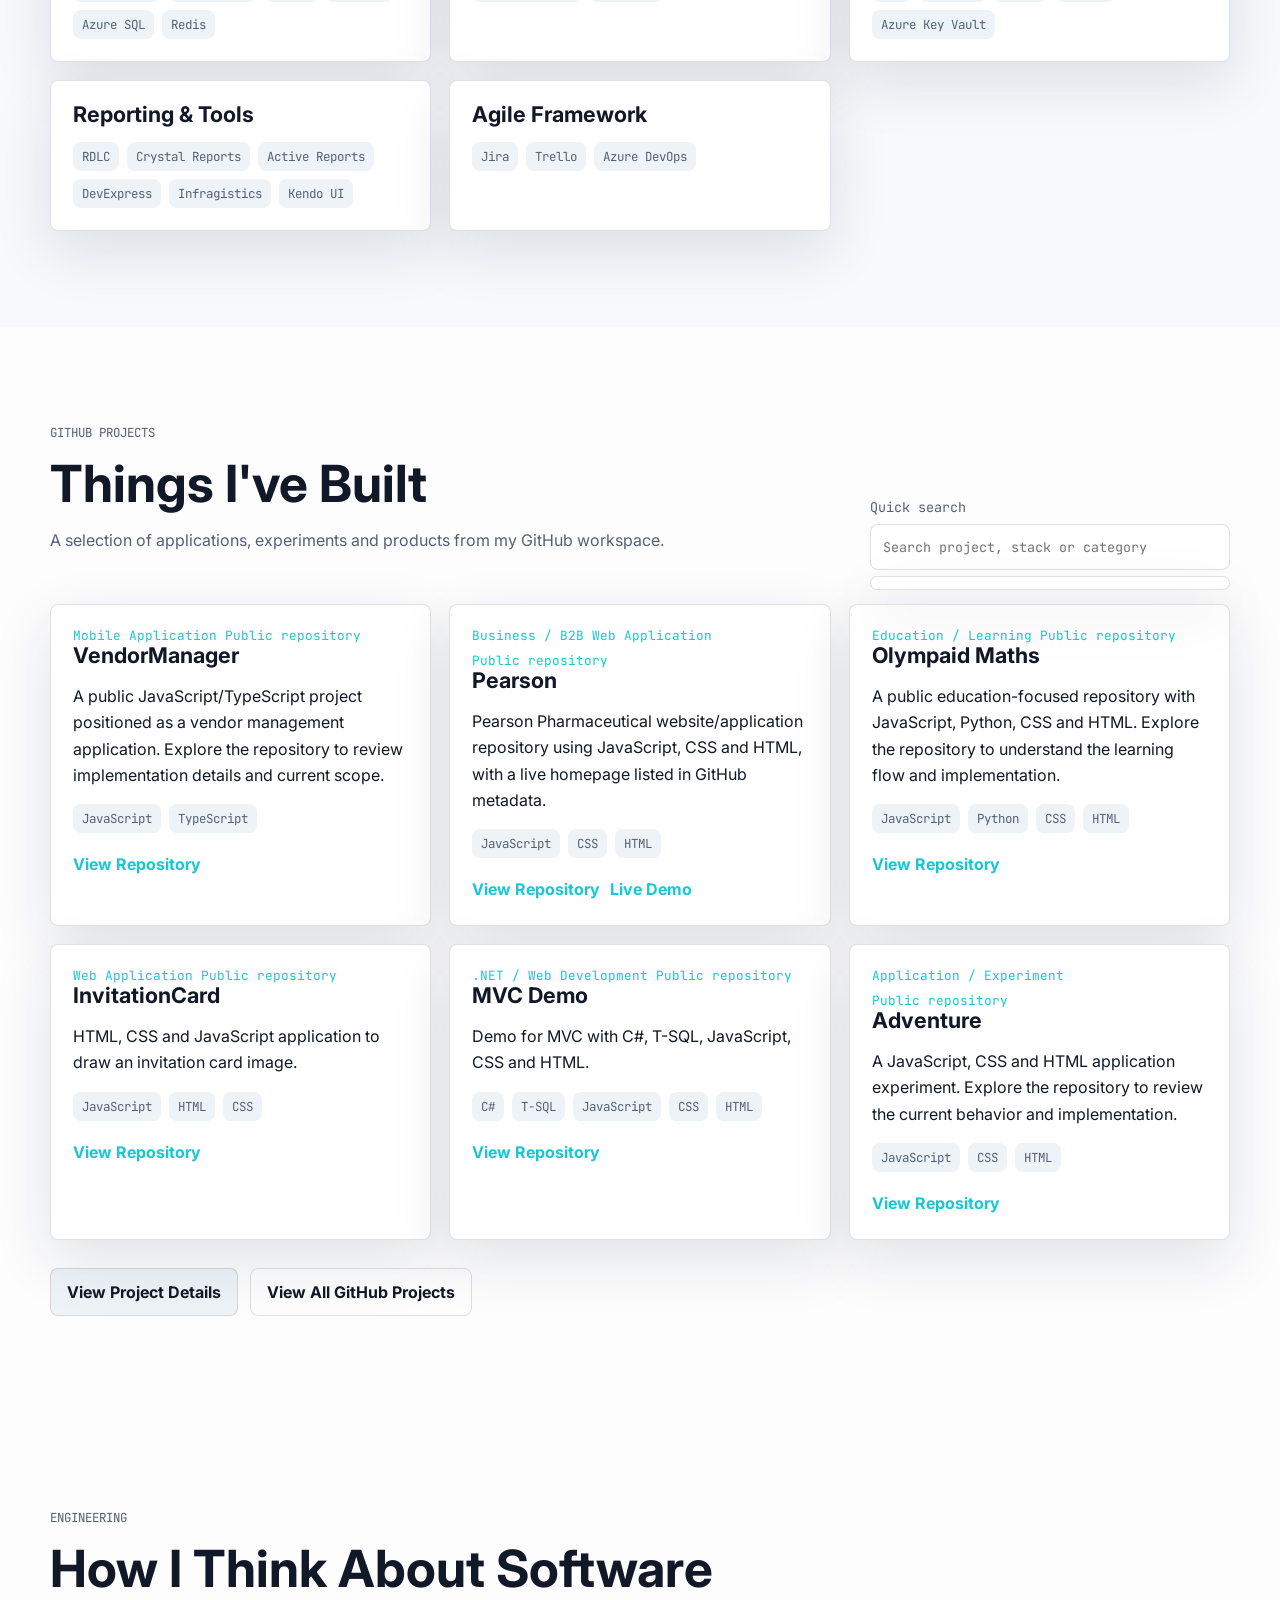
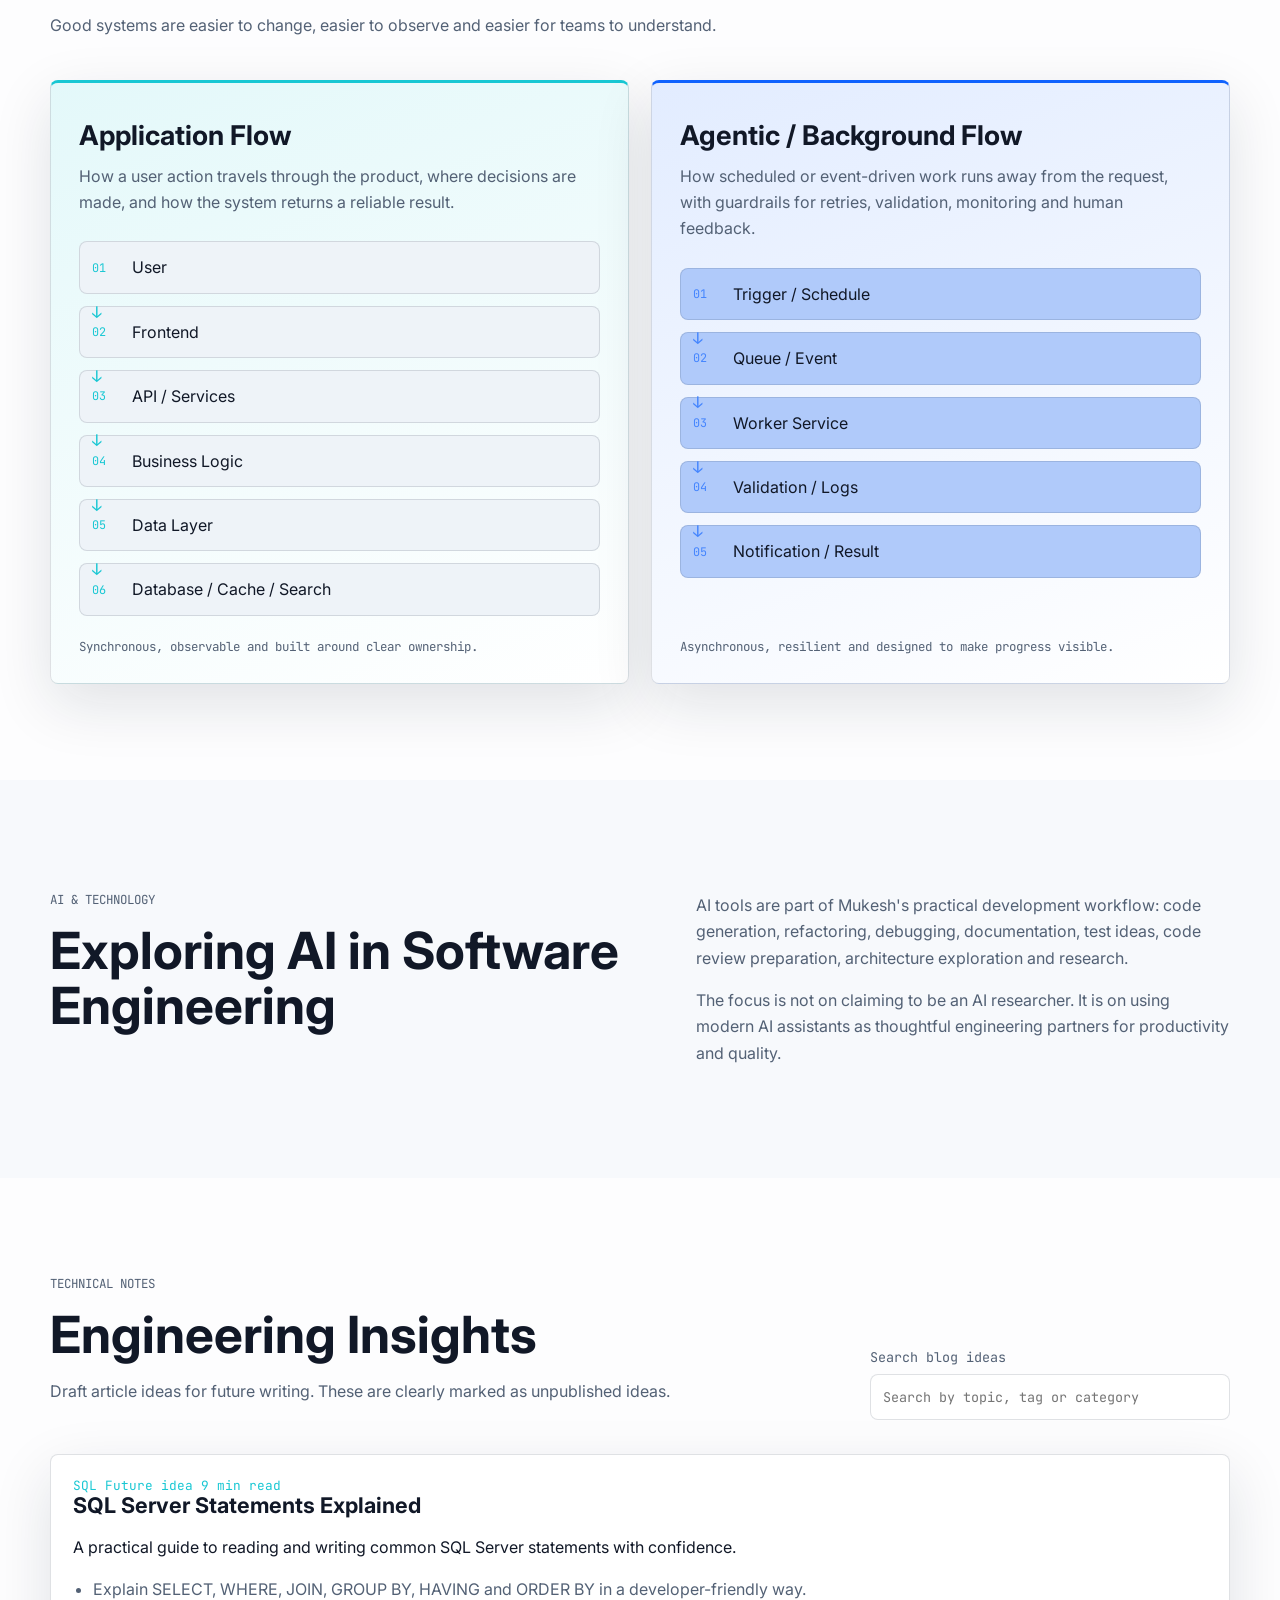
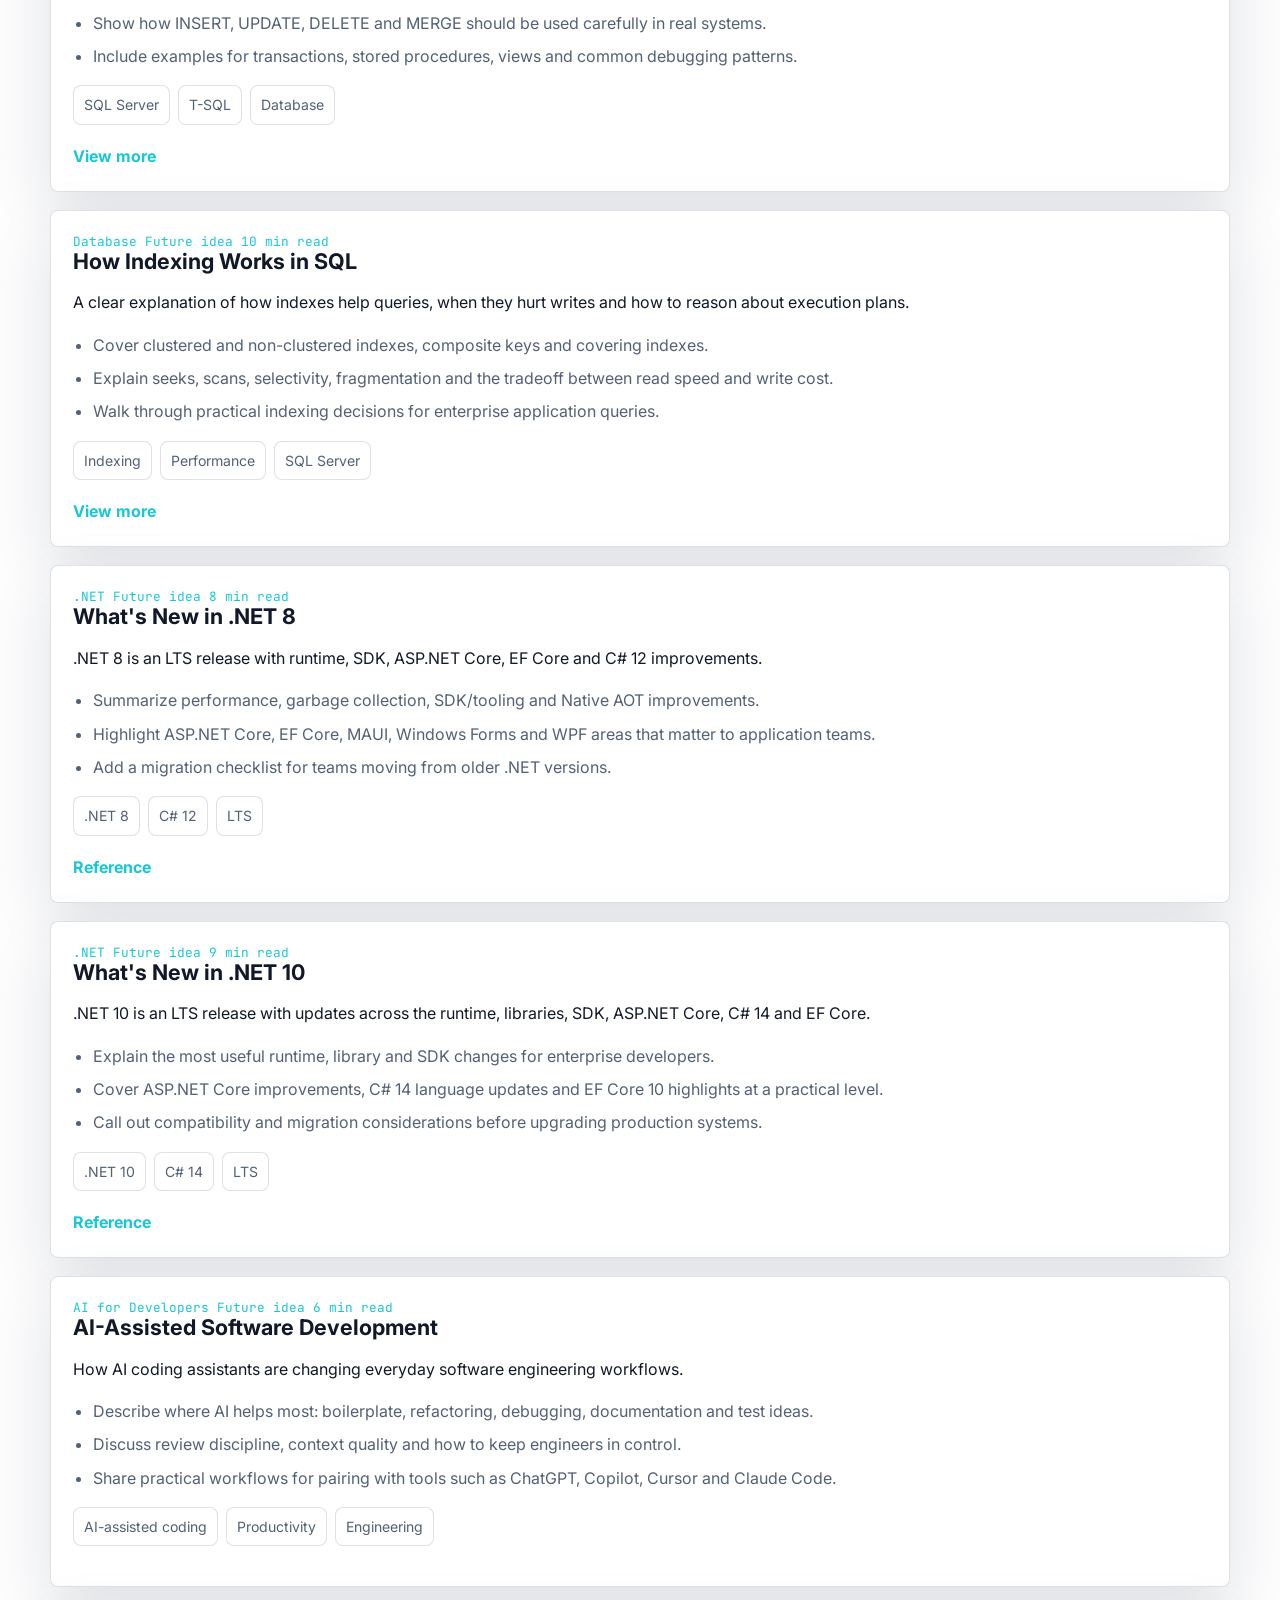
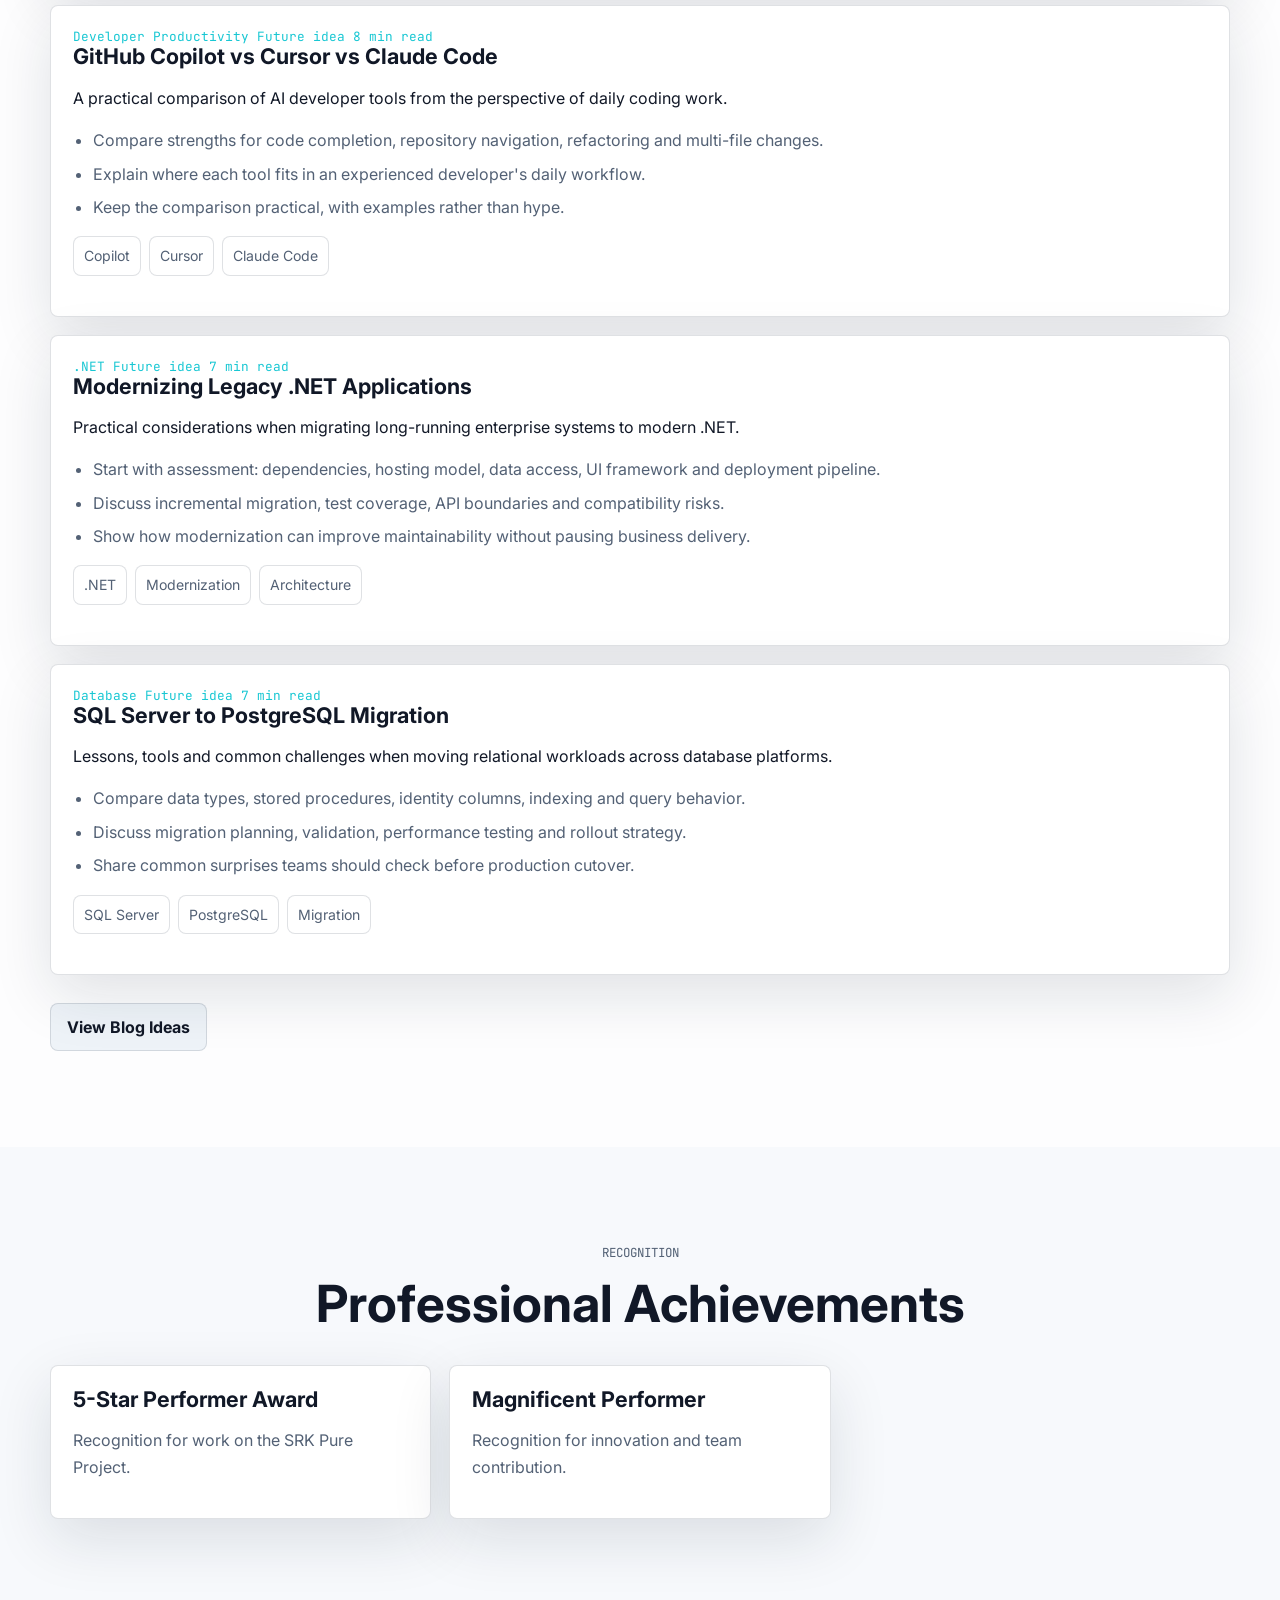
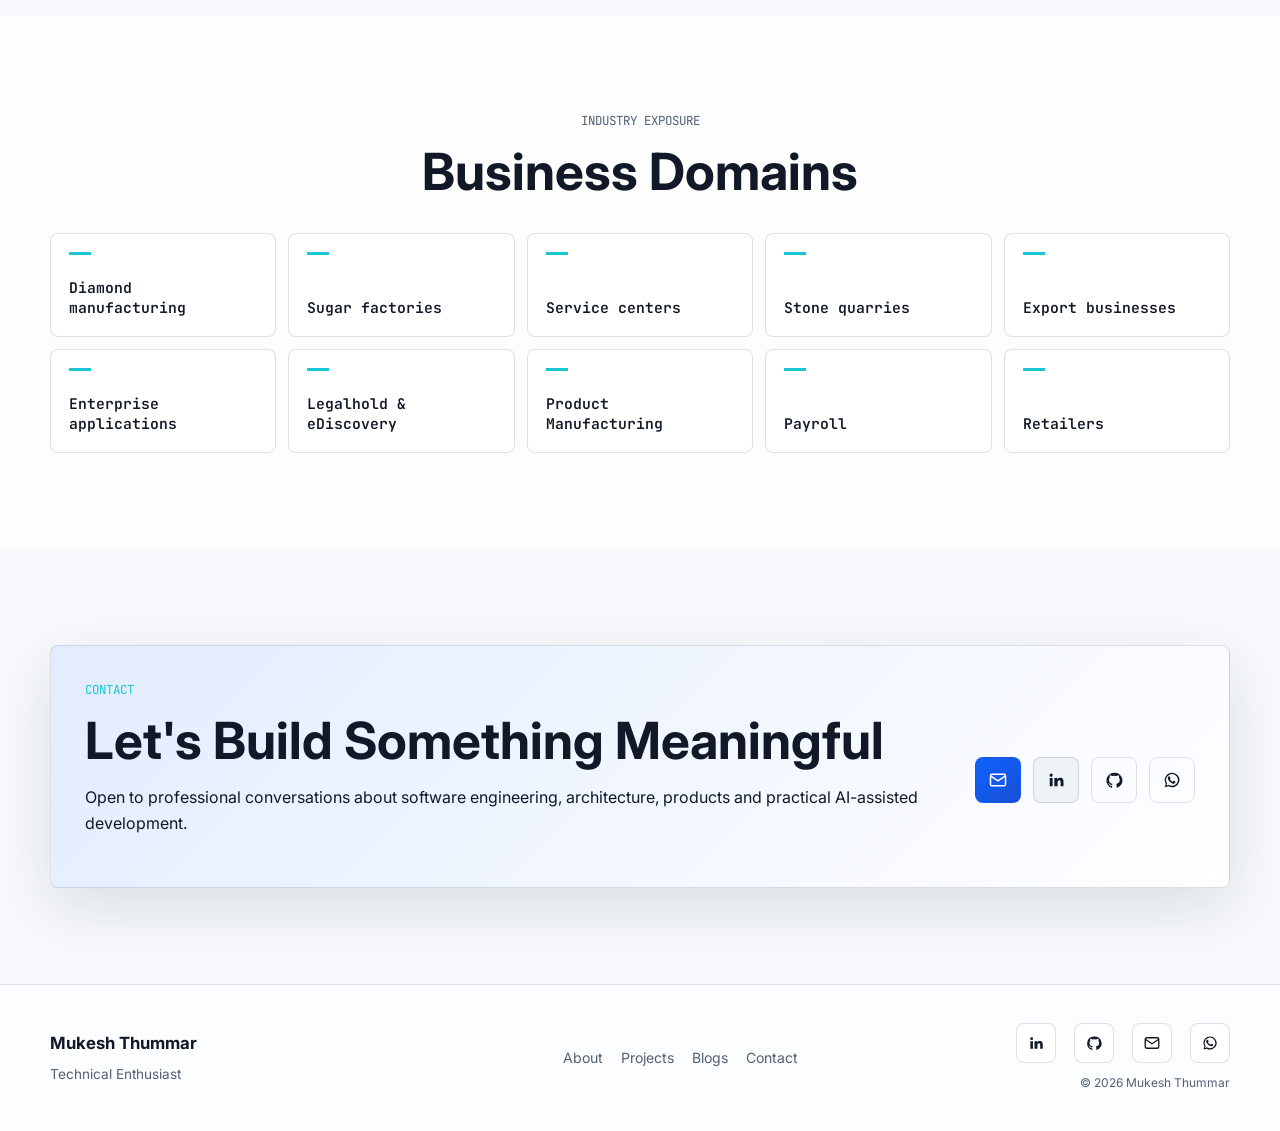
==== commit 7c6245e4: "Update Title" ====
--- a/index.html
+++ b/index.html
@@ -3,12 +3,12 @@
 <head>
   <meta charset="utf-8">
   <meta name="viewport" content="width=device-width, initial-scale=1">
-  <title>Mukesh Thummar | Associate Technical Lead | Full-Stack Engineer</title>
-  <meta name="description" content="Mukesh Thummar is an Associate Technical Lead and full-stack software engineer with 16+ years of experience in enterprise application development, architecture, DevOps and AI-assisted software development.">
+  <title>Mukesh Thummar | Technical Enthusiast</title>
+  <meta name="description" content="Mukesh Thummar is a technical enthusiast with 16+ years of experience in enterprise application development, architecture, DevOps and AI-assisted software development.">
   <meta name="author" content="Mukesh Thummar">
   <link rel="canonical" href="https://mukeshthummar.github.io/portfolio/">
-  <meta property="og:title" content="Mukesh Thummar | Full-Stack Engineer">
-  <meta property="og:description" content="Senior engineering experience, real projects, technical writing ideas and practical AI-assisted development.">
+  <meta property="og:title" content="Mukesh Thummar | Technical Enthusiast">
+  <meta property="og:description" content="Technical enthusiast with senior engineering experience, real projects, technical writing ideas and practical AI-assisted development.">
   <meta property="og:type" content="website">
   <meta property="og:image" content="assets/generated/social-preview.svg">
   <meta name="twitter:card" content="summary_large_image">
@@ -23,7 +23,7 @@
     "@context": "https://schema.org",
     "@type": "Person",
     "name": "Mukesh Thummar",
-    "jobTitle": "Associate Technical Lead",
+    "jobTitle": "Technical Enthusiast",
     "url": "https://mukeshthummar.github.io/portfolio/",
     "sameAs": [
       "https://www.linkedin.com/in/mukesh-thummar-92213554/",
@@ -60,7 +60,7 @@
     <section class="hero section" id="home">
       <div class="wrap hero-grid">
         <div class="hero-copy reveal">
-          <p class="eyebrow">Associate Technical Lead / Full-Stack Engineer / Technical Enthusiast</p>
+          <p class="eyebrow">Technical Enthusiast</p>
           <h1>Building Software. Exploring Technology. Creating with AI.</h1>
           <p class="hero-text">16+ years of experience building enterprise applications, scalable software systems and modern digital solutions across full-stack engineering, architecture, databases, DevOps and AI-assisted development workflows.</p>
           <div class="hero-actions">
@@ -305,7 +305,7 @@
 
   <footer class="footer">
     <div class="wrap footer-grid">
-      <div class="footer-brand"><strong>Mukesh Thummar</strong><p>Associate Technical Lead - Full-Stack Engineer</p></div>
+      <div class="footer-brand"><strong>Mukesh Thummar</strong><p>Technical Enthusiast</p></div>
       <nav class="footer-nav" aria-label="Footer navigation"><a href="#about">About</a><a href="#projects">Projects</a><a href="#blogs">Blogs</a><a href="#contact">Contact</a></nav>
       <div class="footer-meta"><div class="footer-links"><a class="icon-link" href="https://www.linkedin.com/in/mukesh-thummar-92213554/" target="_blank" rel="noreferrer" aria-label="LinkedIn" title="LinkedIn"><svg class="contact-icon" aria-hidden="true" viewBox="0 0 24 24" fill="currentColor"><path d="M6.2 8.1A1.9 1.9 0 1 0 6.2 4.3a1.9 1.9 0 0 0 0 3.8ZM4.5 9.7h3.4v9.8H4.5V9.7Zm5.5 0h3.3v1.3h.1c.5-.9 1.6-1.8 3.4-1.8 3.6 0 4.2 2.4 4.2 5.5v4.8h-3.4v-4.3c0-1 0-2.8-1.7-2.8s-2 1.3-2 2.7v4.4H10V9.7Z"></path></svg></a><a class="icon-link" href="https://github.com/MukeshThummar" target="_blank" rel="noreferrer" aria-label="GitHub" title="GitHub"><svg class="contact-icon" aria-hidden="true" viewBox="0 0 24 24" fill="currentColor"><path d="M12 3.4a9.2 9.2 0 0 0-2.9 17.9c.5.1.7-.2.7-.5v-1.8c-2.8.6-3.4-1.2-3.4-1.2-.5-1.1-1.1-1.4-1.1-1.4-.9-.6.1-.6.1-.6 1 0 1.5 1 1.5 1 .9 1.5 2.3 1.1 2.9.9.1-.7.4-1.1.7-1.3-2.2-.3-4.5-1.1-4.5-4.8 0-1.1.4-2 1-2.7-.1-.3-.4-1.3.1-2.7 0 0 .8-.3 2.8 1a9.5 9.5 0 0 1 5.1 0c2-1.3 2.8-1 2.8-1 .5 1.4.2 2.4.1 2.7.6.7 1 1.6 1 2.7 0 3.7-2.3 4.5-4.5 4.8.4.3.7.9.7 1.8v2.6c0 .3.2.6.7.5A9.2 9.2 0 0 0 12 3.4Z"></path></svg></a><a class="icon-link" href="mailto:mukeshnthummar@gmail.com" aria-label="Email Mukesh Thummar" title="Email"><svg class="contact-icon" aria-hidden="true" viewBox="0 0 24 24" fill="none" stroke="currentColor" stroke-width="1.8"><rect x="3" y="5" width="18" height="14" rx="2"></rect><path d="m3 7 9 6 9-6"></path></svg></a><a class="icon-link" href="https://wa.me/919726896768" target="_blank" rel="noreferrer" aria-label="Contact on WhatsApp" title="WhatsApp"><svg class="contact-icon" aria-hidden="true" viewBox="0 0 24 24" fill="currentColor"><path d="M12 3.3a8.7 8.7 0 0 0-7.5 13.1L3.3 20.7l4.5-1.2A8.7 8.7 0 1 0 12 3.3Zm0 15.7c-1.3 0-2.5-.4-3.6-1l-.3-.2-2.7.7.7-2.6-.2-.3a7.1 7.1 0 1 1 6.1 3.4Zm3.9-5.3c-.2-.1-1.3-.7-1.5-.8-.2-.1-.4-.1-.5.1-.2.2-.6.8-.7.9-.1.2-.3.2-.5.1-1.4-.7-2.3-1.3-3.2-2.8-.2-.3.2-.3.6-1.1.1-.2.1-.3 0-.5l-.7-1.6c-.2-.4-.4-.4-.5-.4h-.4c-.2 0-.5.1-.7.3-.2.2-.8.8-.8 2s.8 2.3.9 2.5c.1.2 1.6 2.5 3.9 3.4 1.4.6 1.9.7 2.6.6.4-.1 1.3-.5 1.5-1 .2-.5.2-.9.1-1-.1-.1-.2-.2-.4-.3Z"></path></svg></a></div><small>&copy; 2026 Mukesh Thummar</small></div>
     </div>
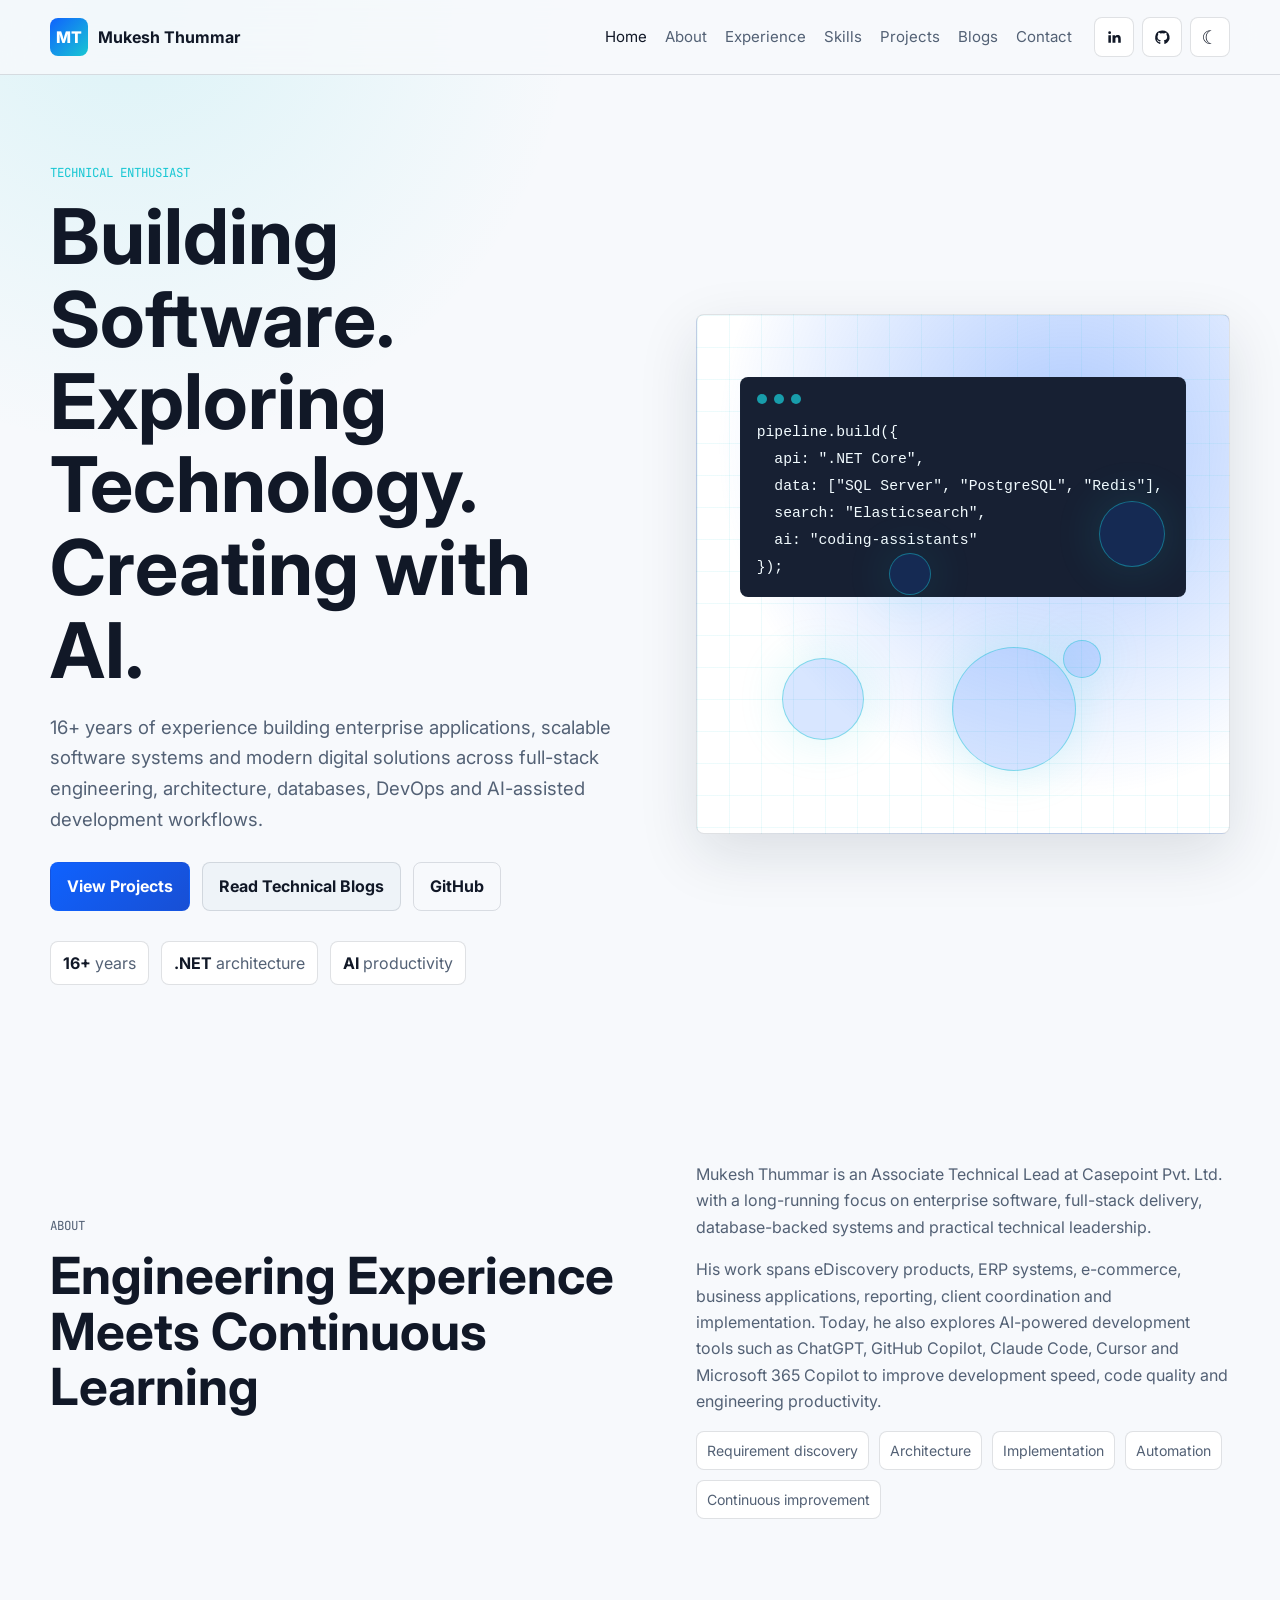
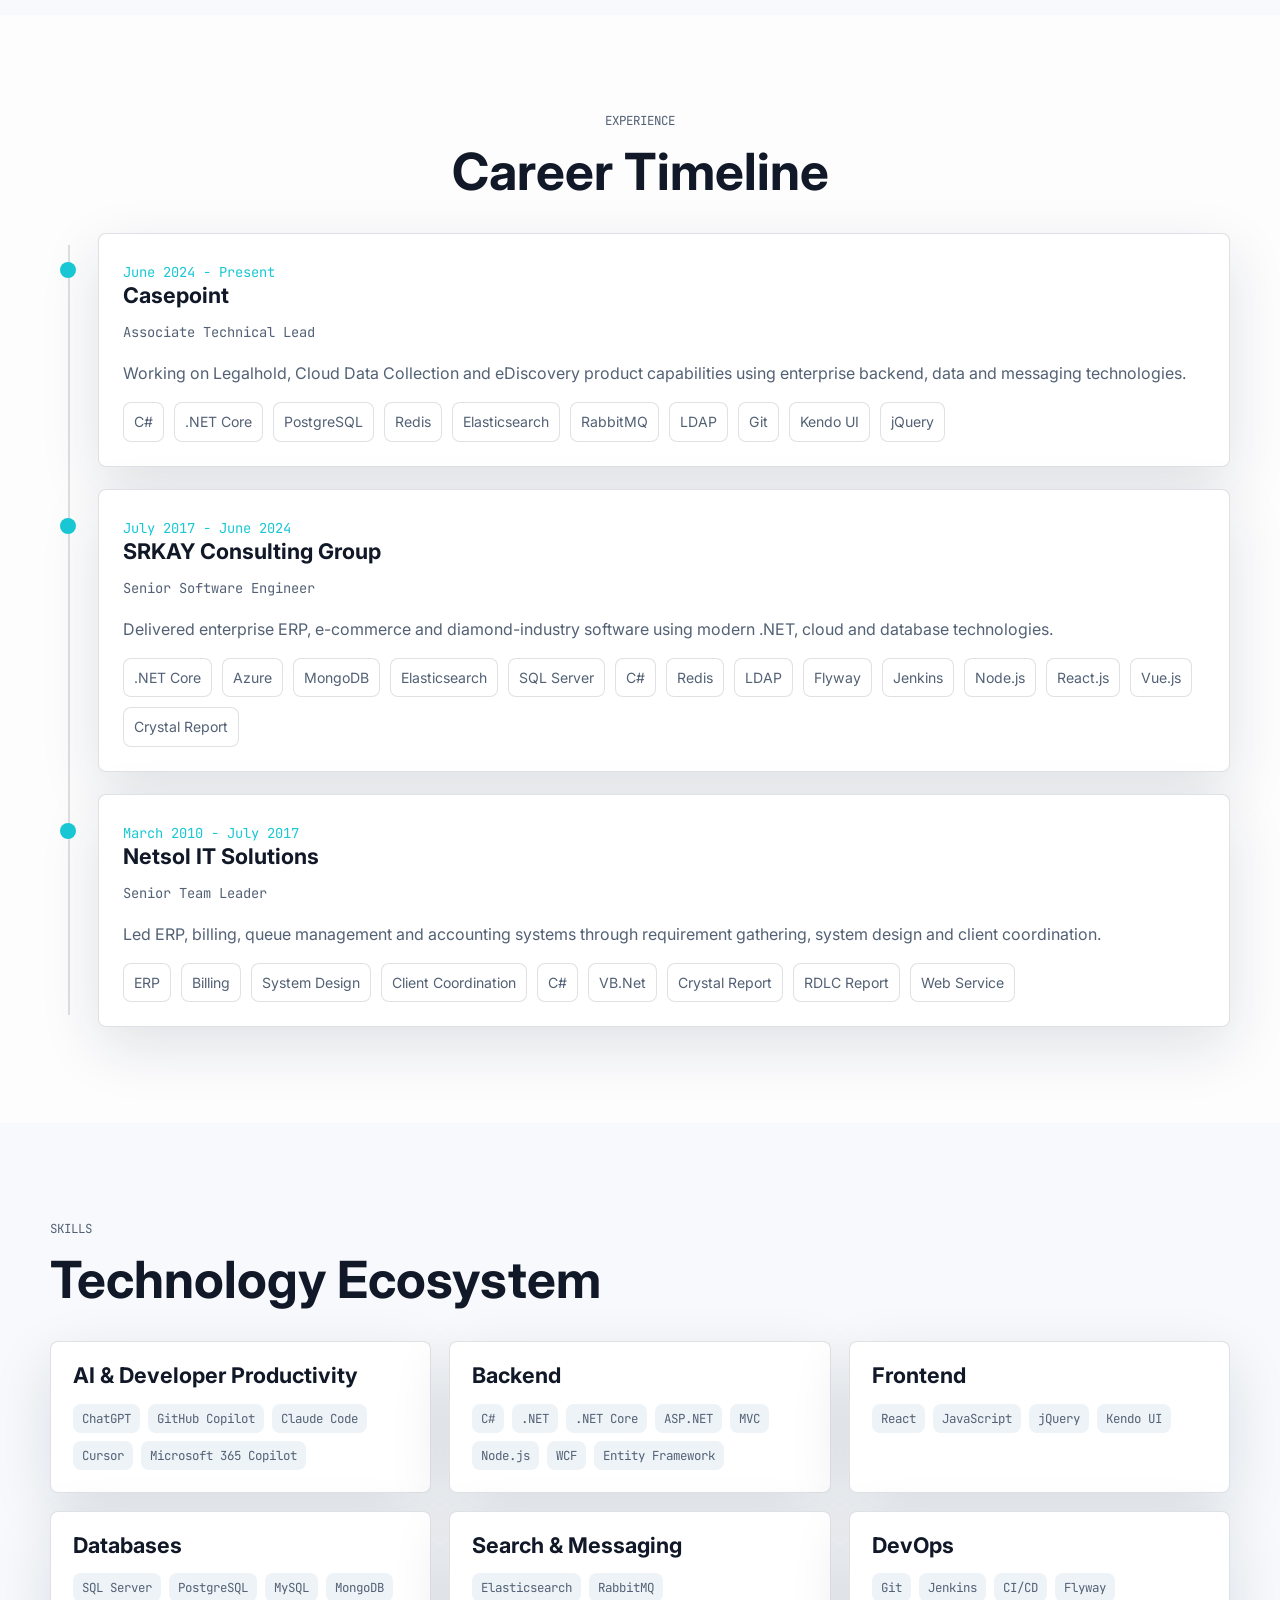
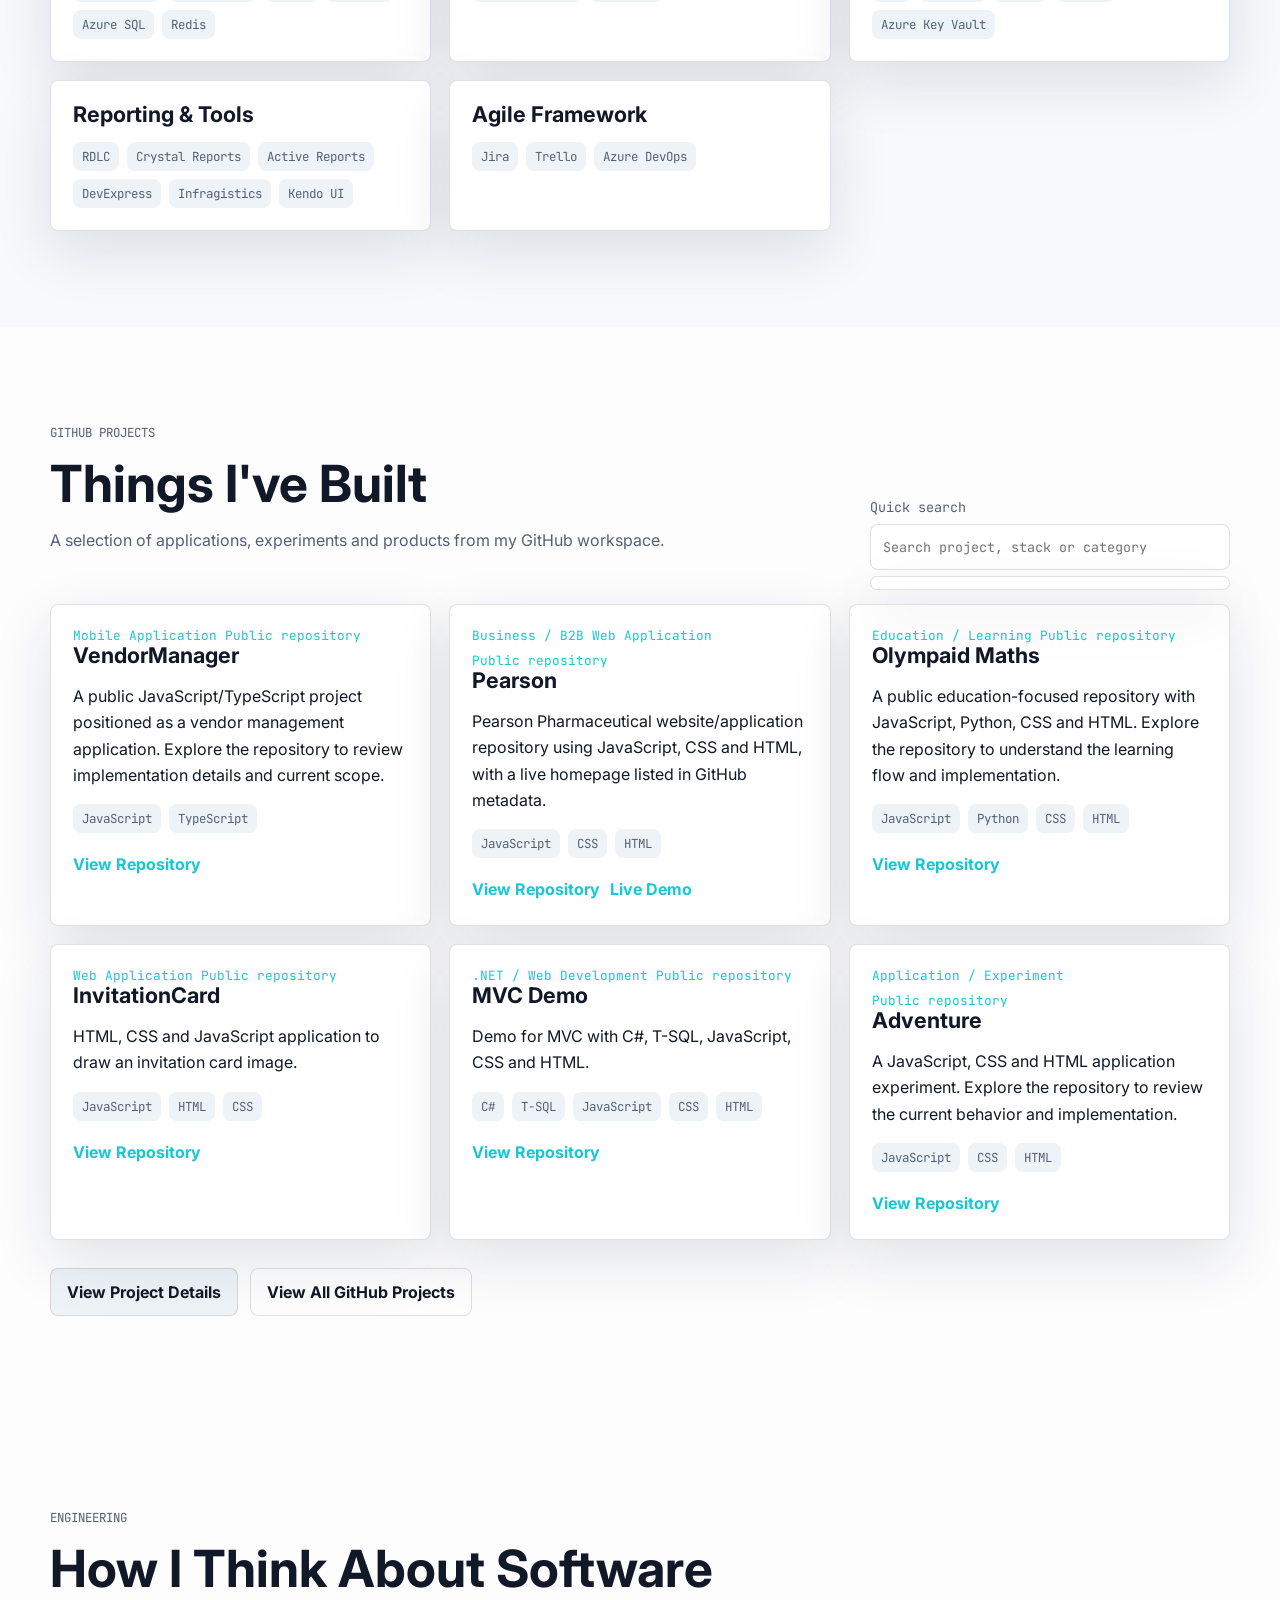
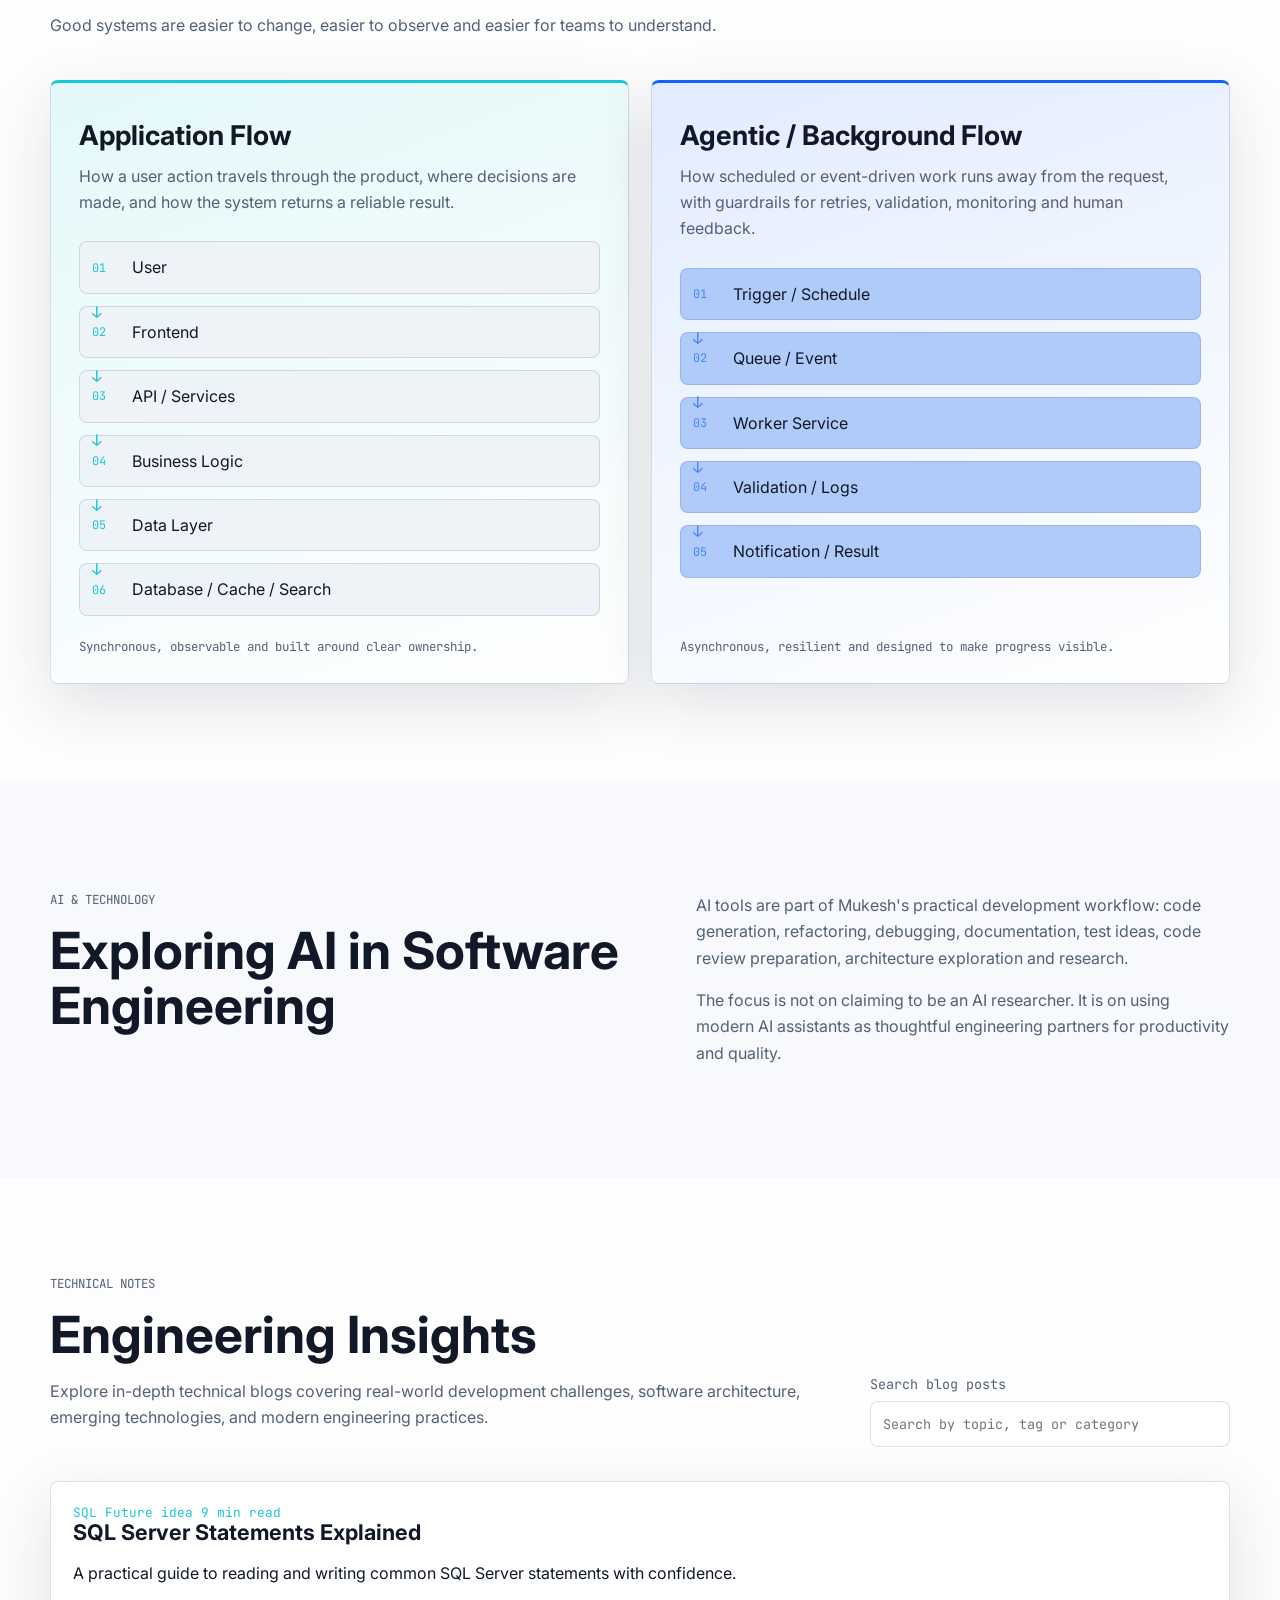
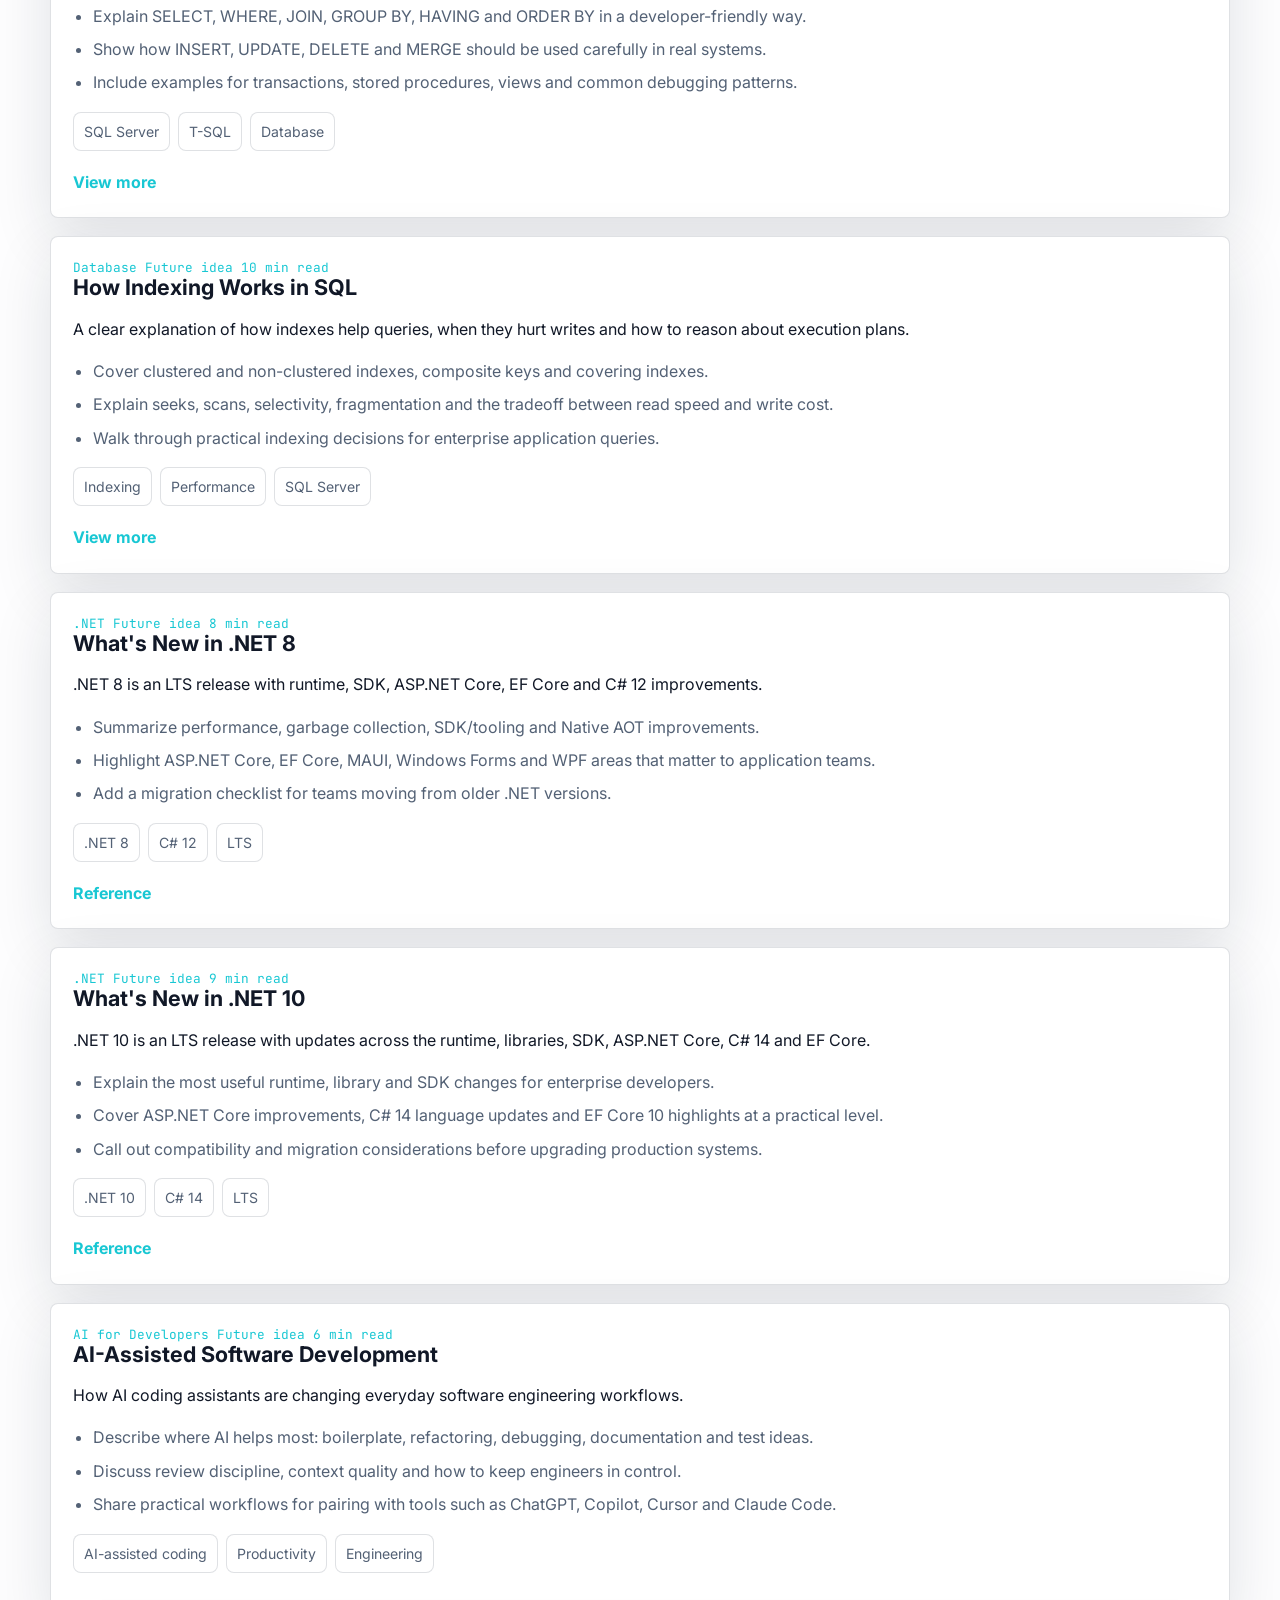
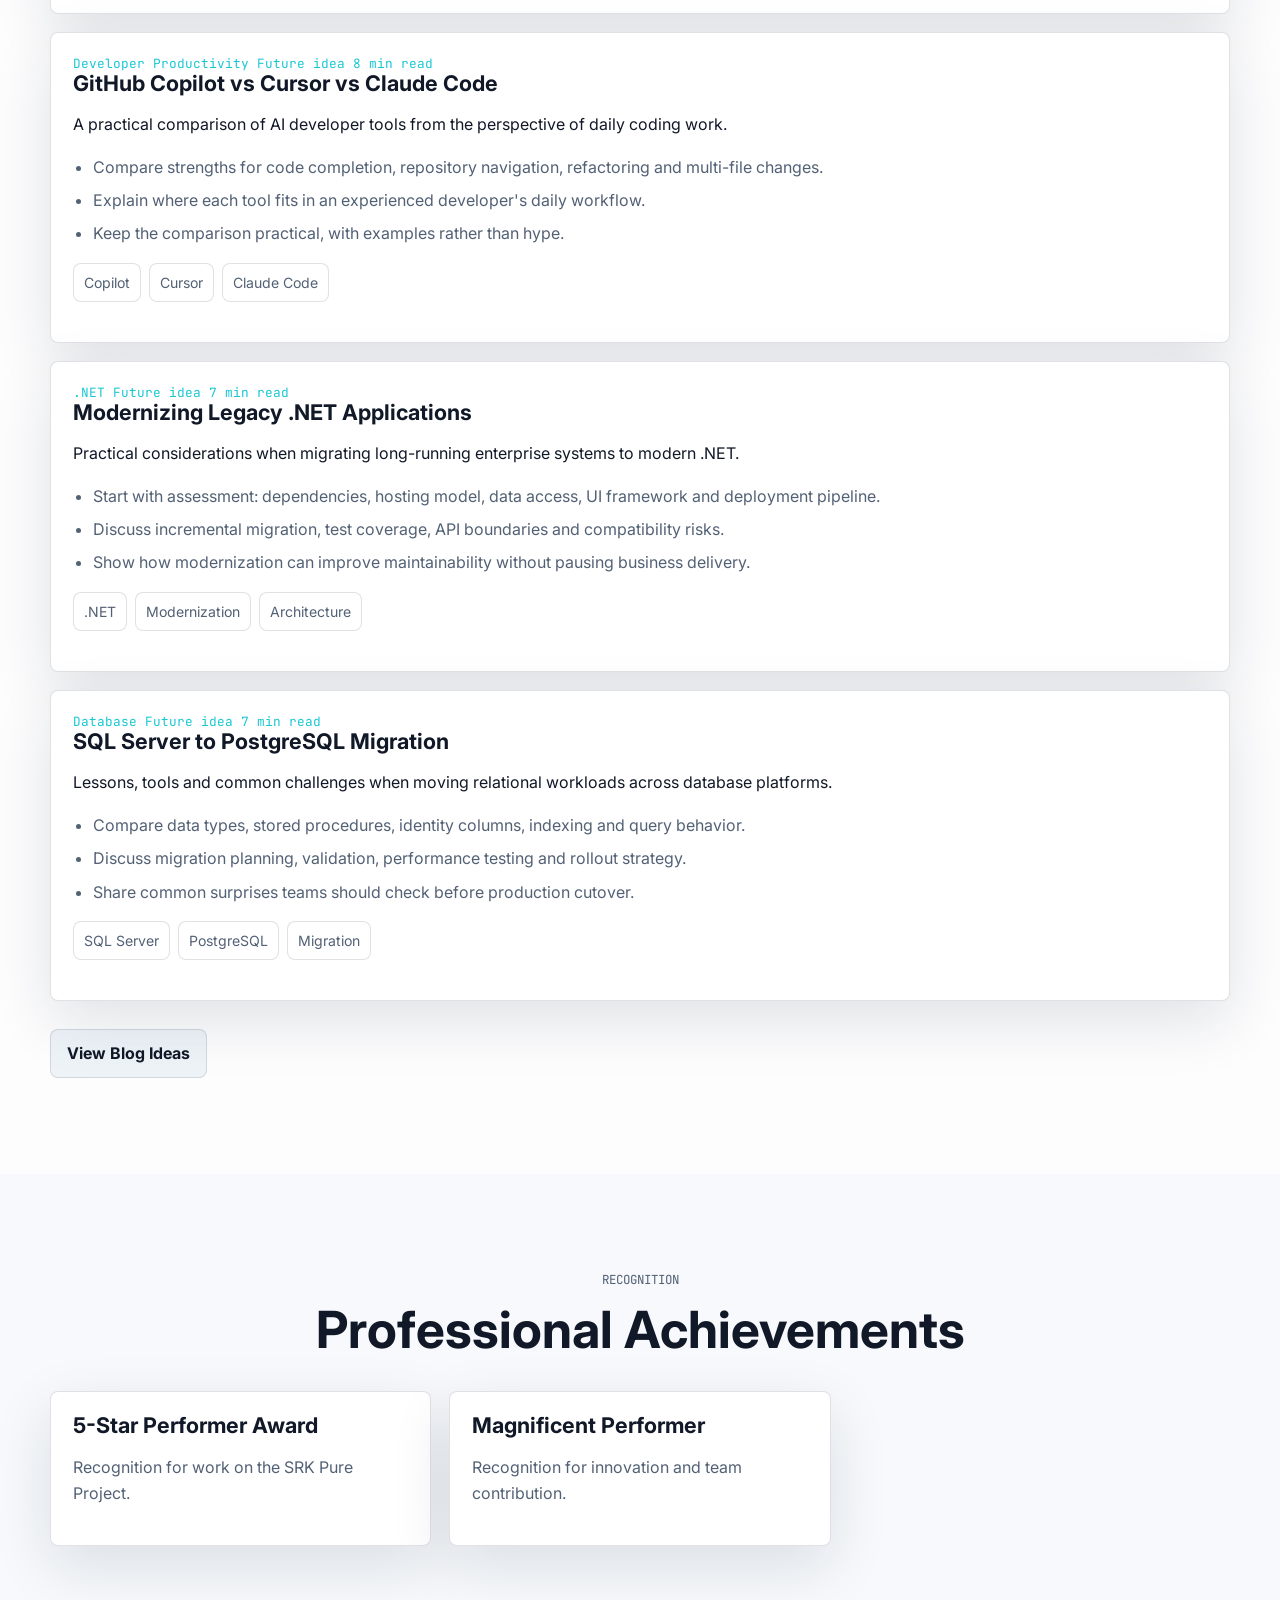
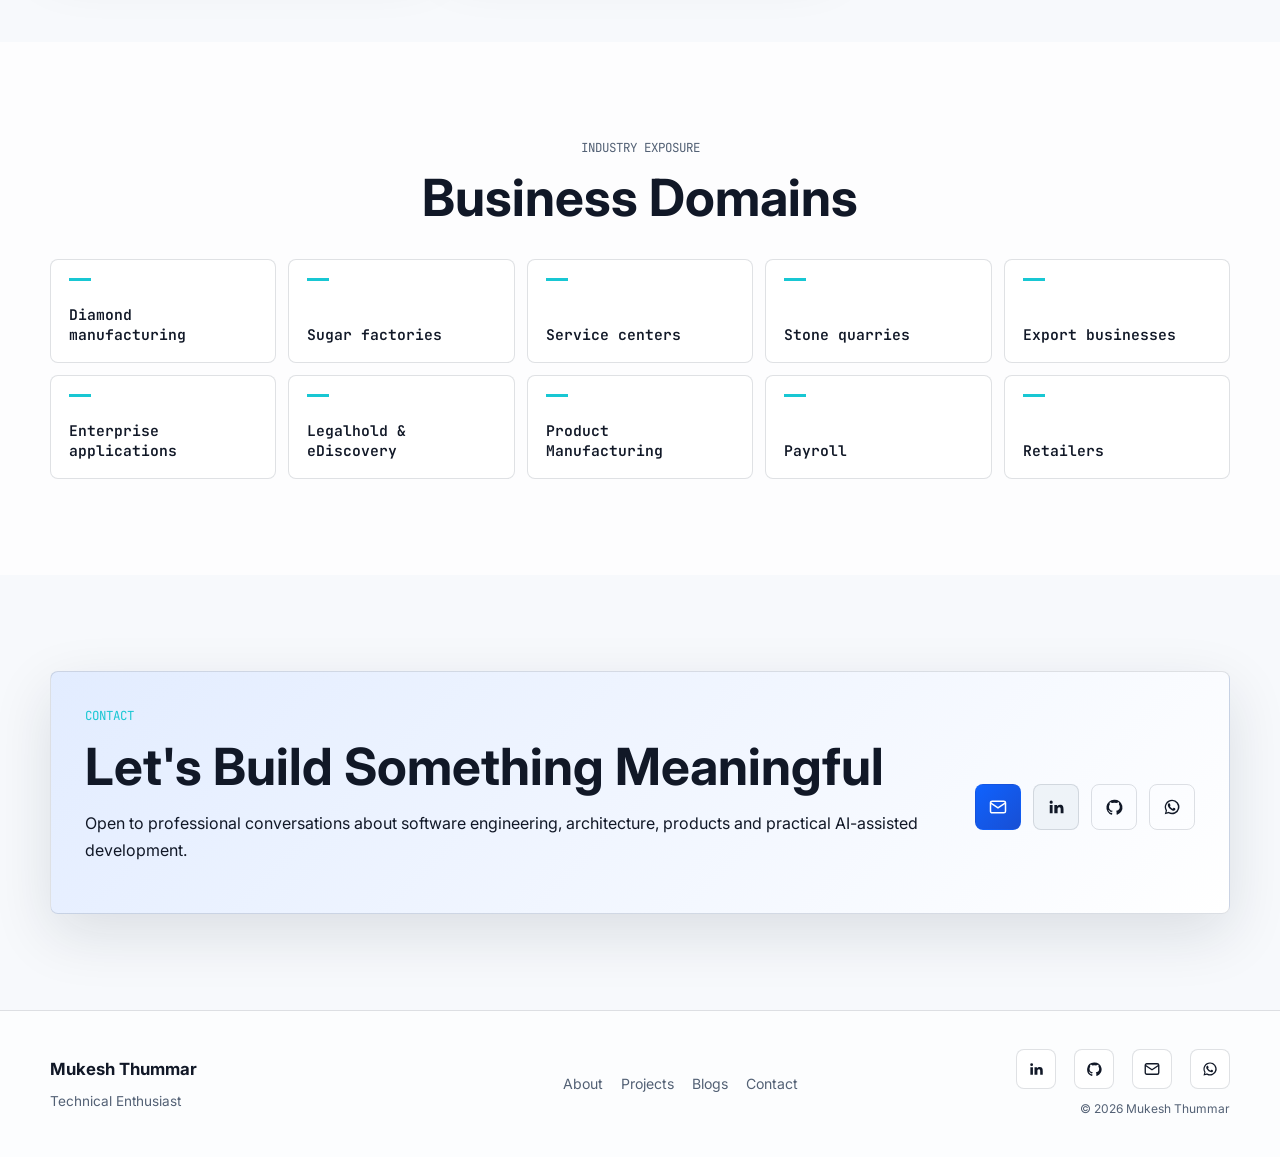
==== commit 5df48d72: "Blog : Update insight text" ====
--- a/index.html
+++ b/index.html
@@ -237,10 +237,10 @@
           <div>
             <p class="eyebrow">Technical Notes</p>
             <h2>Engineering Insights</h2>
-            <p>Draft article ideas for future writing. These are clearly marked as unpublished ideas.</p>
+            <p>Explore in-depth technical blogs covering real-world development challenges, software architecture, emerging technologies, and modern engineering practices.</p>
           </div>
           <label class="search-box">
-            <span>Search blog ideas</span>
+            <span>Search blog posts</span>
             <input type="search" data-blog-search placeholder="Search by topic, tag or category">
           </label>
         </div>
@@ -312,6 +312,6 @@
   </footer>
   <script src="js/main.js"></script>
   <script src="js/projects.js"></script>
-  <script src="js/blogs.js?v=20260920-3"></script>
+  <script src="js/blogs.js?v=20260920-5"></script>
 </body>
 </html>
--- a/css/style.css
+++ b/css/style.css
@@ -385,8 +385,33 @@
 .guide-section h3 { font-size: 1.25rem; }
 .guide-section p { color: var(--muted); }
 .guide-section strong { color: var(--text); }
-.guide-section pre { margin: 16px 0; padding: 16px; border: 1px solid var(--border); border-radius: var(--radius); background: var(--code-background); color: var(--code-text); white-space: pre-wrap; }
+.query-layout { display: grid; grid-template-columns: minmax(0, 1.15fr) minmax(260px, .85fr); gap: 14px; margin: 16px 0; }
+.query-pane, .query-reference { min-width: 0; }
+.query-pane-header { display: flex; align-items: center; justify-content: space-between; color: var(--muted); font: .74rem "JetBrains Mono", monospace; text-transform: uppercase; }
+.copy-query { display: inline-flex; align-items: center; gap: 6px; border: 1px solid var(--border); border-radius: 5px; padding: 6px 8px; background: var(--surface-strong); color: var(--text); cursor: pointer; font: .74rem "JetBrains Mono", monospace; text-transform: none; }
+.copy-query:hover { border-color: var(--accent); color: var(--accent); }
+.guide-section pre { margin: 8px 0 0; padding: 16px; border: 1px solid var(--border); border-radius: var(--radius); background: var(--code-background); color: var(--code-text); white-space: pre-wrap; }
 .guide-section code { color: inherit; }
+.index-diagram { margin: 18px 0; padding: 18px; border: 1px solid var(--border); border-radius: var(--radius); background: color-mix(in srgb, var(--surface-strong) 78%, var(--primary)); overflow: hidden; }
+.diagram-caption { color: var(--text); font-weight: 700; }
+.diagram-footnote { margin-top: 14px; color: var(--muted); font: .78rem "JetBrains Mono", monospace; }
+.page-stack { display: grid; grid-template-columns: repeat(3, minmax(0, 1fr)); gap: 12px; margin-top: 18px; }
+.data-page { display: grid; gap: 6px; padding: 10px; border: 1px solid color-mix(in srgb, var(--accent), var(--border)); border-radius: 6px; background: var(--surface); }
+.data-page b { color: var(--accent); font: .78rem "JetBrains Mono", monospace; }
+.data-page span { padding: 7px; border-radius: 4px; background: var(--surface-strong); color: var(--muted); font-size: .8rem; }
+.data-page small { color: var(--muted); font-size: .7rem; }
+.clustered-track { display: flex; align-items: center; justify-content: center; gap: 10px; margin-top: 22px; flex-wrap: wrap; }
+.clustered-track span, .tree-node { padding: 9px 11px; border: 1px solid color-mix(in srgb, var(--accent), var(--border)); border-radius: 5px; background: var(--surface); color: var(--text); font: .78rem "JetBrains Mono", monospace; }
+.clustered-track i { color: var(--accent); font-style: normal; }
+.btree { display: grid; justify-items: center; gap: 12px; margin-top: 18px; }
+.tree-branch, .tree-leaves { display: flex; justify-content: center; gap: 12px; flex-wrap: wrap; }
+.tree-node.root { background: var(--primary); color: #fff; }
+.tree-node.leaf { background: var(--surface); }
+.lookup-path { display: flex; align-items: center; justify-content: center; gap: 12px; margin-top: 18px; flex-wrap: wrap; }
+.lookup-path i { color: var(--accent); font: .78rem "JetBrains Mono", monospace; font-style: normal; }
+.query-reference { display: grid; gap: 10px; align-content: start; }
+.query-reference h4 { margin: 0 0 4px; color: var(--muted); font: .74rem "JetBrains Mono", monospace; text-transform: uppercase; }
+.query-reference pre { margin: 0; height: calc(100% - 18px); font-size: .78rem; }
 
 @media (max-width: 760px) {
   .blog-dialog {
@@ -399,6 +424,9 @@
   .dialog-close { width: 36px; height: 36px; }
   .guide-content { padding: 4px 18px 22px; }
   .guide-section { padding: 20px 0; }
+  .query-layout { grid-template-columns: 1fr; }
+  .page-stack { grid-template-columns: 1fr; }
+  .lookup-path { align-items: stretch; flex-direction: column; text-align: center; }
   .guide-section pre { padding: 12px; font-size: .75rem; }
 }
 
